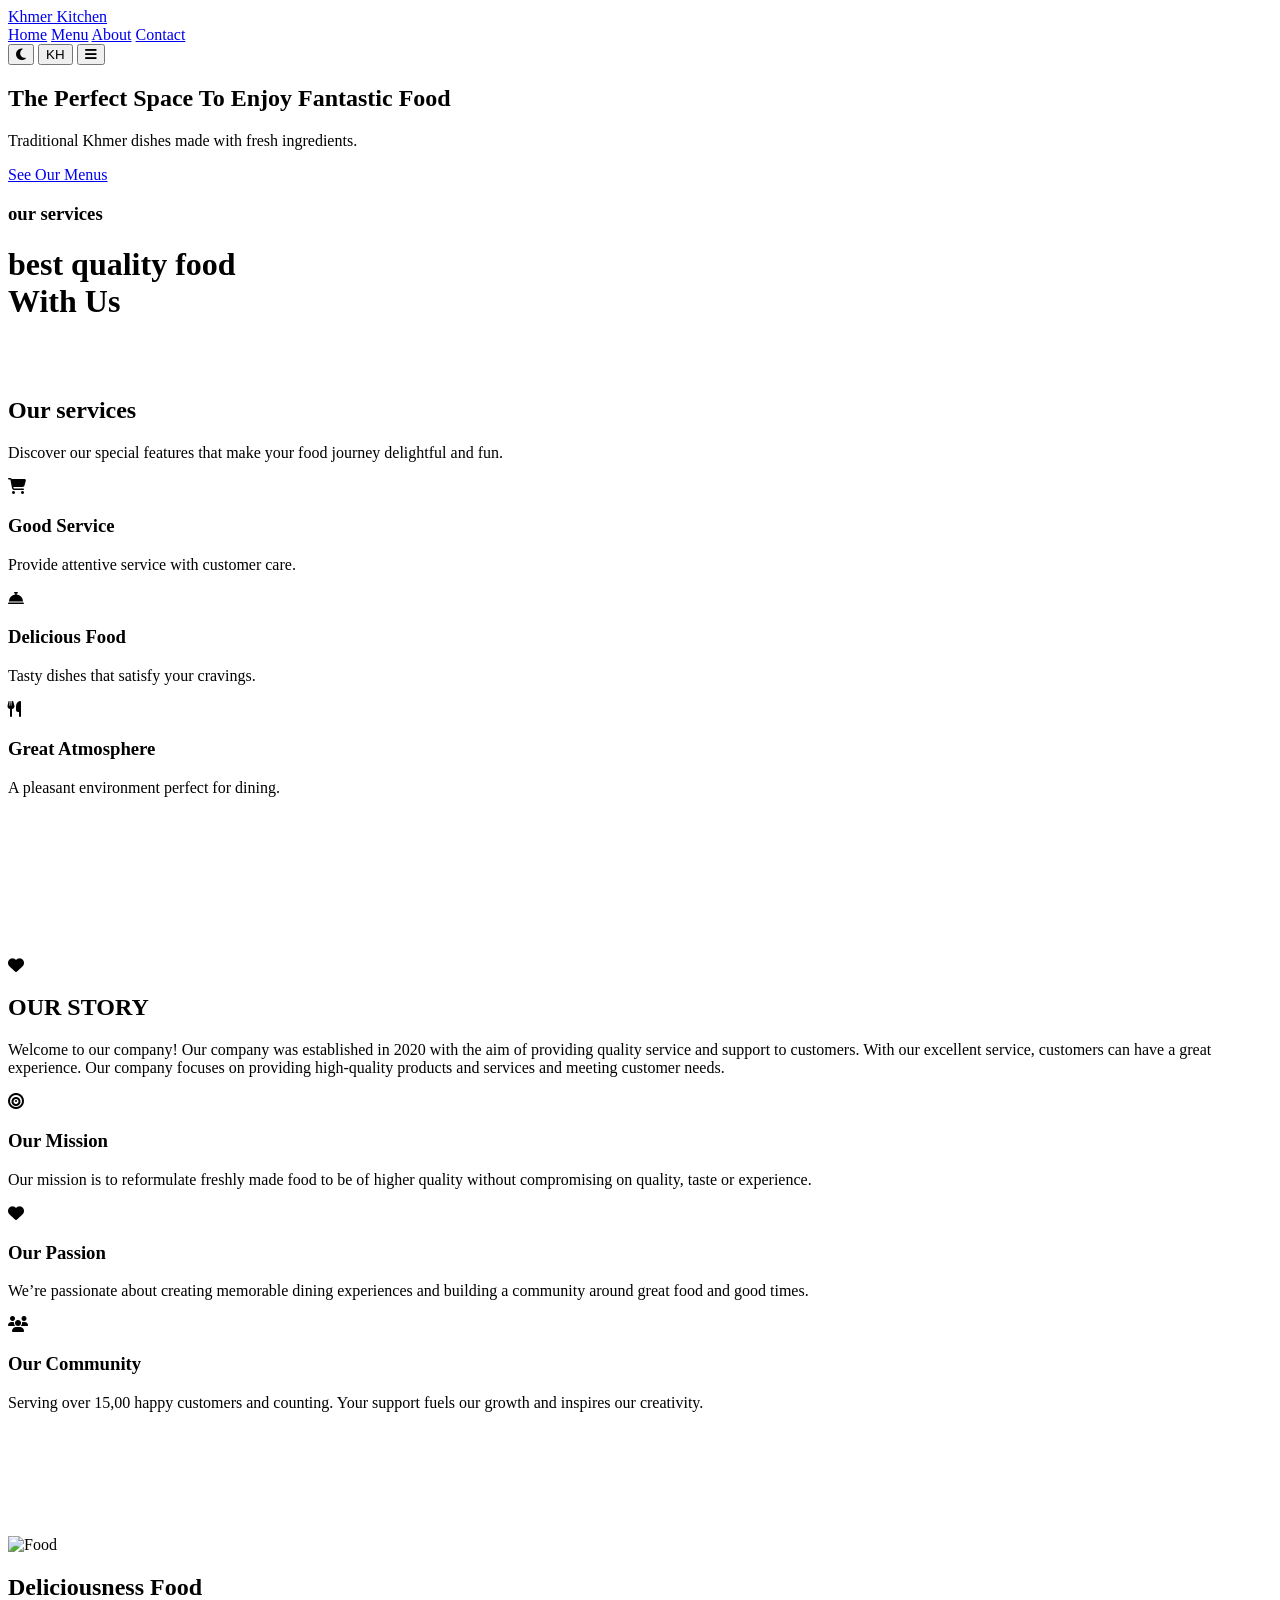
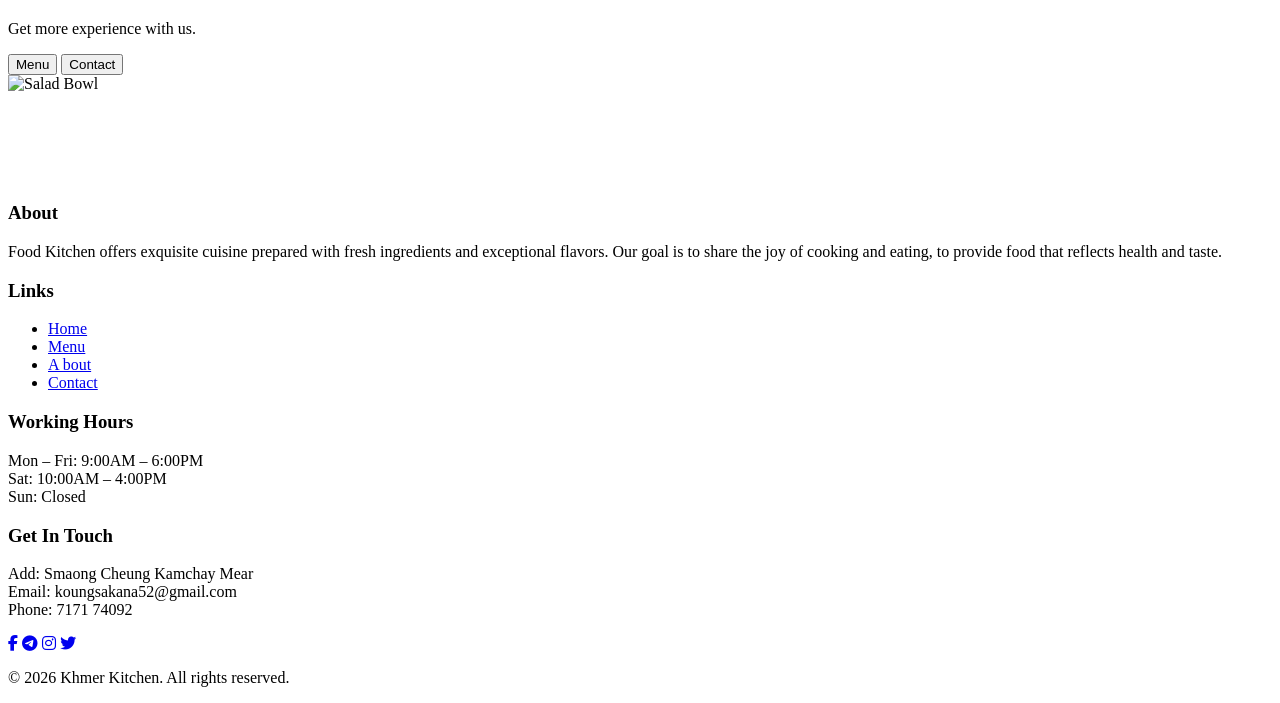
==== about.html @ 7f38c3f9 "update" ====
<!DOCTYPE html>
<html lang="en">
<head>
  <meta charset="UTF-8" />
  <meta name="viewport" content="width=device-width, initial-scale=1.0" />
  <title>Khmer Kitchen</title>
  <!-- CSS -->
  <link rel="stylesheet" href="./assets/css/style.css" />

  <!-- Google Fonts -->
  <link
    href="https://fonts.googleapis.com/css2?family=Hanuman&family=Roboto:wght@300;400;500;700&display=swap"
    rel="stylesheet"
  />
  <!-- Font Awesome -->
  <link
    rel="stylesheet"
    href="https://cdnjs.cloudflare.com/ajax/libs/font-awesome/6.5.1/css/all.min.css"
  />

</head>

<body>

  <!-- HEADER -->
  <header class="site-header">
    <div class="container nav">
      <a href="#" class="logo" id="logo">Khmer Kitchen</a>
      <nav class="nav-links" id="navLinks">
        <a href="index.html" id="navHome">Home</a>
        <a href="menu.html" id="navMenu">Menu</a>
        <a href="about.html" id="navAbout" class="active">About</a>
        <a href="contact.html" id="navContact">Contact</a>
      </nav>
      <div class="actions">
        <button id="toggleBtn" onclick="themeToggle()"><i class="fas fa-moon"></i></button>
        <button id="langBtn" onclick="toggleLanguage()">Khmer</button>
        <button class="hamburger"><i class="fas fa-bars"></i></button>
      </div>
    </div>
  </header>

   <!-- Promo Banner -->
  <section id="home" class="promo-banner">
    <div class="promo-text">
      <h1 id="promoTitle">The Perfect Space To Enjoy Fantastic Food</h1>
      <p id="promoText">
        Festive Dining At Farthings Where We Are Strong Believers In Using The Very Best Produce.
      </p>
      <div class="buttons">
        <a href="menu.html" class="btn-red" id="seeMenu">See Our Menus</a>
      </div>
    </div>
  </section>

  <div class="heading-section container">
    <h3 id="ooou">our services</h3>
    <h1 class="heading" id="ooopu">best <span>quality food</span> <br>order now</h1>
    <br><br>
  </div>

  <!-- Services Section -->
  <section class="featuresttt">
    <div class="containerttt">
      <h2 id="ourservicesh">Our Services</h2>
      <p class="subtitlettt" id="ourservicesp">
        Discover our special features that make your food journey delightful and fun.
      </p>

      <div class="feature-gridttt">
        <div class="feature-cardttt hiddenttt">
          <div class="iconttt"><i class="fas fa-shopping-cart"></i></div>
          <h3 id="treeiconha">Easy to Order</h3>
          <p id="treeiconpa">You only need a few steps in ordering food.</p>
        </div>

        <div class="feature-cardttt hiddenttt">
          <div class="iconttt"><i class="fas fa-concierge-bell"></i></div>
          <h3 id="treeiconhb">Fastest Delivery</h3>
          <p id="treeiconpb">Delivery that is always on time, even faster.</p>
        </div>

        <div class="feature-cardttt hiddenttt">
          <div class="iconttt"><i class="fas fa-utensils"></i></div>
          <h3 id="treeiconhc">Good Quality</h3>
          <p id="treeiconpc">Not only fast — for us quality is also number one.</p>
        </div>
      </div>
    </div>
  </section>
<br><br><br><br><br><br><br><br>


  <section class="story-section container">

    <!-- Top Icon -->
    <div class="top-icon">
      <i class="fa-solid fa-heart"></i>
    </div>

    <h1 class="title" id="ourstory">OUR <span>STORY</span></h1>

    <p class="subtitle" id="storyour">
      Welcome to our company! Our company was established in 2020 with the aim of providing quality service and support to customers.
      With our excellent service, customers can have a great experience. Our company focuses on providing high-quality products and services and meeting customer needs.
    </p>

    <div class="cards active">

      <div class="cardp">
        <div class="cardp-icon">
          <i class="fa-solid fa-bullseye"></i>
        </div>
        <h3 id="ourmish">Our Mission</h3>
        <p id="ourmisp">
          To redefine fast food by serving premium freshly-made burgers
          that don’t compromise on quality, taste, or experience.
        </p>
      </div>

      <div class="cardp active">
        <div class="cardp-icon">
          <i class="fa-solid fa-heart"></i>
        </div>
        <h3 id="ourmish1">Our Passion</h3>
        <p id="ourmisp1">
          We’re passionate about creating memorable dining experiences
          and building a community around great food and good times.
        </p>
      </div>

      <div class="cardp active">
        <div class="cardp-icon">
          <i class="fa-solid fa-users"></i>
        </div>
        <h3 id="ourmish2">Our Community</h3>
        <p id="ourmisp2">
          Serving over 15,000 happy customers and counting.
          Your support fuels our growth and inspires our creativity.
        </p>
      </div>

    </div>

  </section>



  <br>
  <br><br><br><br><br>
<section class="newsletter container">

    <!-- Left Food Image -->
    <img 
      src="https://images.unsplash.com/photo-1540189549336-e6e99c3679fe?q=80&w=600"
      class="left-img"
      alt="Food"
    >

    <!-- Main Content -->
    <h1 id="textinbox">Deliciousness food</h1>
    <p id="textinboxp">Get more experience with us.</p>

    <!-- Subscribe Form -->
<div class="button-group">
  <button class="button-groupb1" id="menu">Menu</button>
  <button class="button-groupb2" id="contact">Contact</button>
</div>

    <!-- Right Bowl Image -->
    <img 
      src="https://images.unsplash.com/photo-1512621776951-a57141f2eefd?q=80&w=600"
      class="right-img"
      alt="Salad Bowl"
    >

     </section>
     <br><br><br><br><br>
  
  <footer class="site-footer">
  <div class="footer-columns">
    <div class="footer-column">
      <h3>About</h3>
      <p>Food Kitchen offers exquisite cuisine prepared with fresh ingredients and exceptional flavors. Our goal is to share the joy of cooking and eating, to provide food that reflects health and taste.</p>
    </div>

    <div class="footer-column">
      <h3>Links</h3>
      <ul>
        <li><a href="home2.html">Home</a></li>
        <li><a href="menu.html">Menu</a></li>
        <li><a href="about.html">A bout</a></li>
        <li><a href="contact.html">Contact</a></li>
      </ul>
    </div>

    <div class="footer-column">
      <h3>Working Hours</h3>
      <p>Mon – Fri: 9:00AM – 6:00PM<br>
         Sat: 10:00AM – 4:00PM <br>
         Sun: Closed
      </p>
    </div>

    <div class="footer-column">
      <h3>Get In Touch</h3>
      <p>Add: Smaong Cheung Kamchay Mear<br>
         Email: koungsakana52@gmail.com<br>
         Phone: 7171 74092</p>
      <div class="social-icons">
        <a href="#"><i class="fab fa-facebook-f"></i></a>
        <a href="#"><i class="fab fa-telegram-plane"></i></a>
        <a href="#"><i class="fab fa-instagram"></i></a>
        <a href="#"><i class="fab fa-twitter"></i></a>
      </div>
    </div>
  </div>

  <div class="footer-bottom">
    <p>&copy; <span id="year"></span> Khmer Kitchen. All rights reserved.</p>
  </div>
</footer>

  <!-- JS -->
  <script src="./assets/javascript/js.js"></script>

</body>
</html>
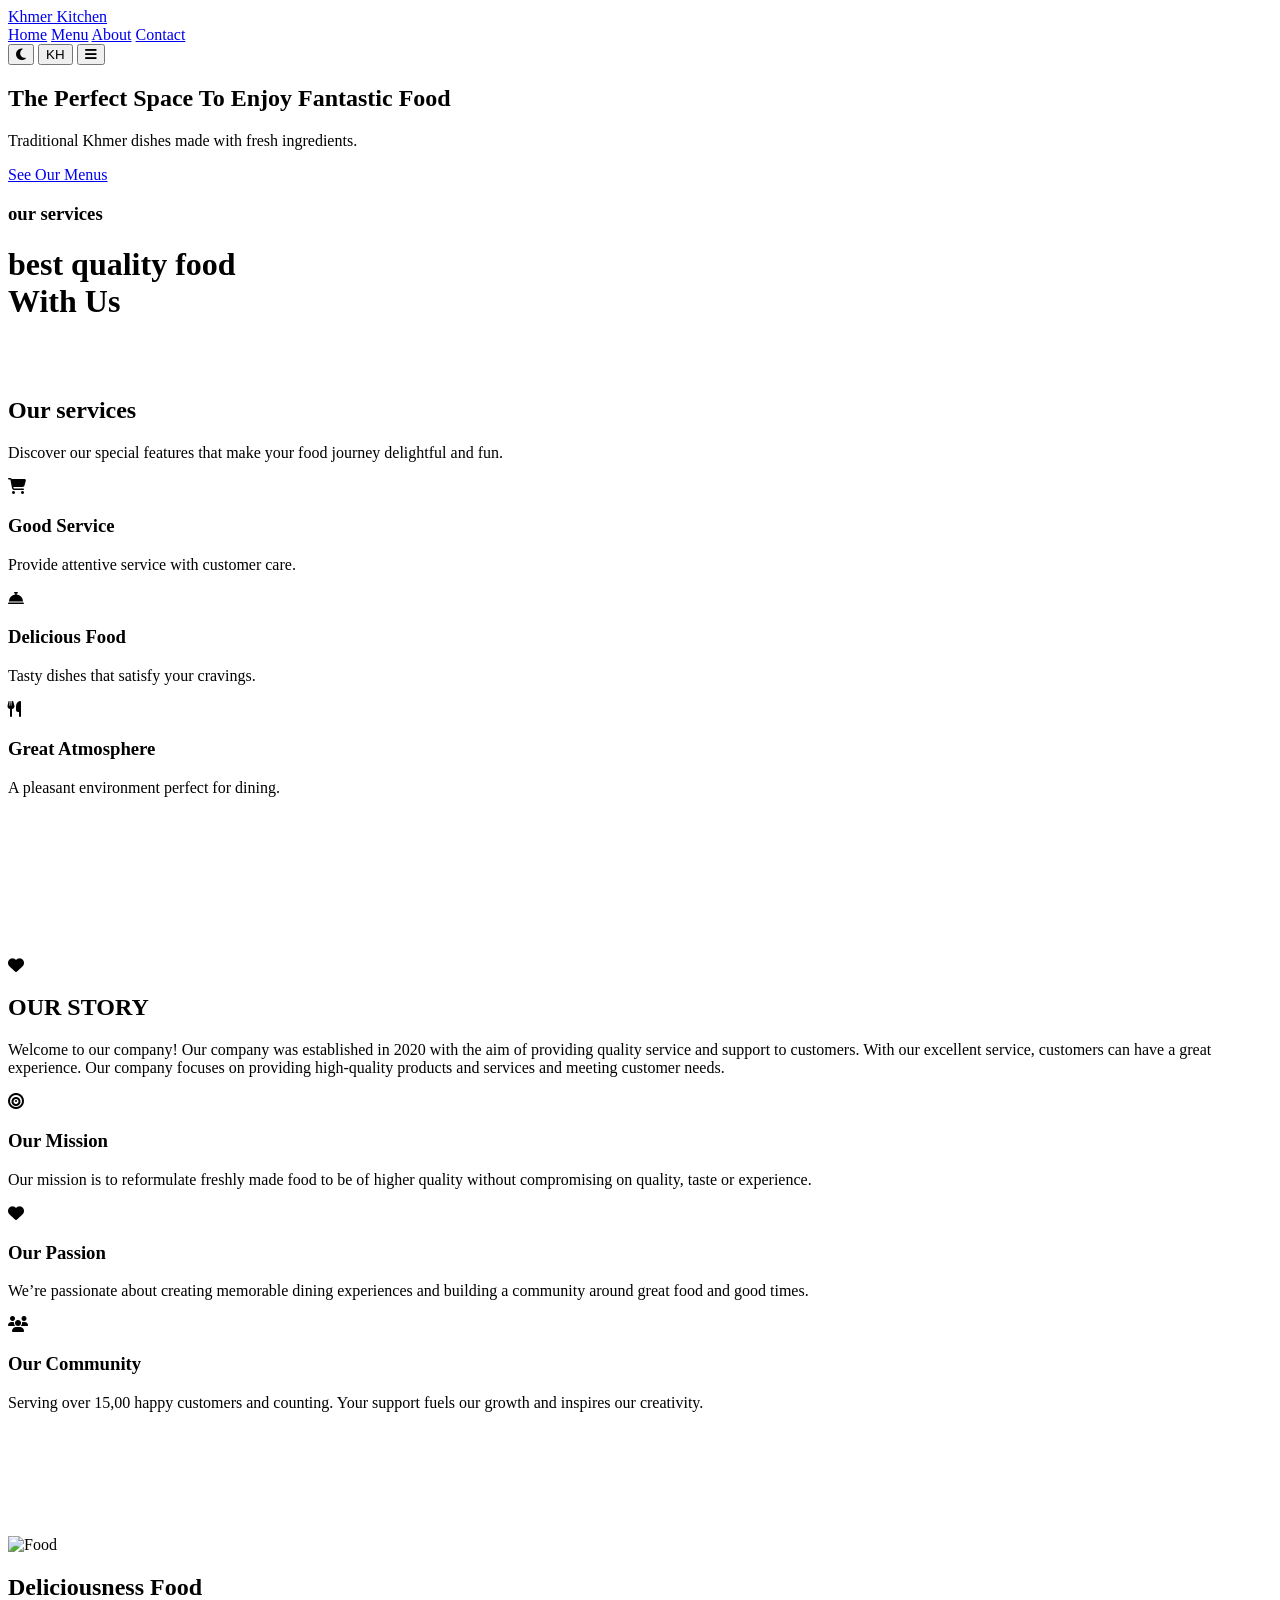
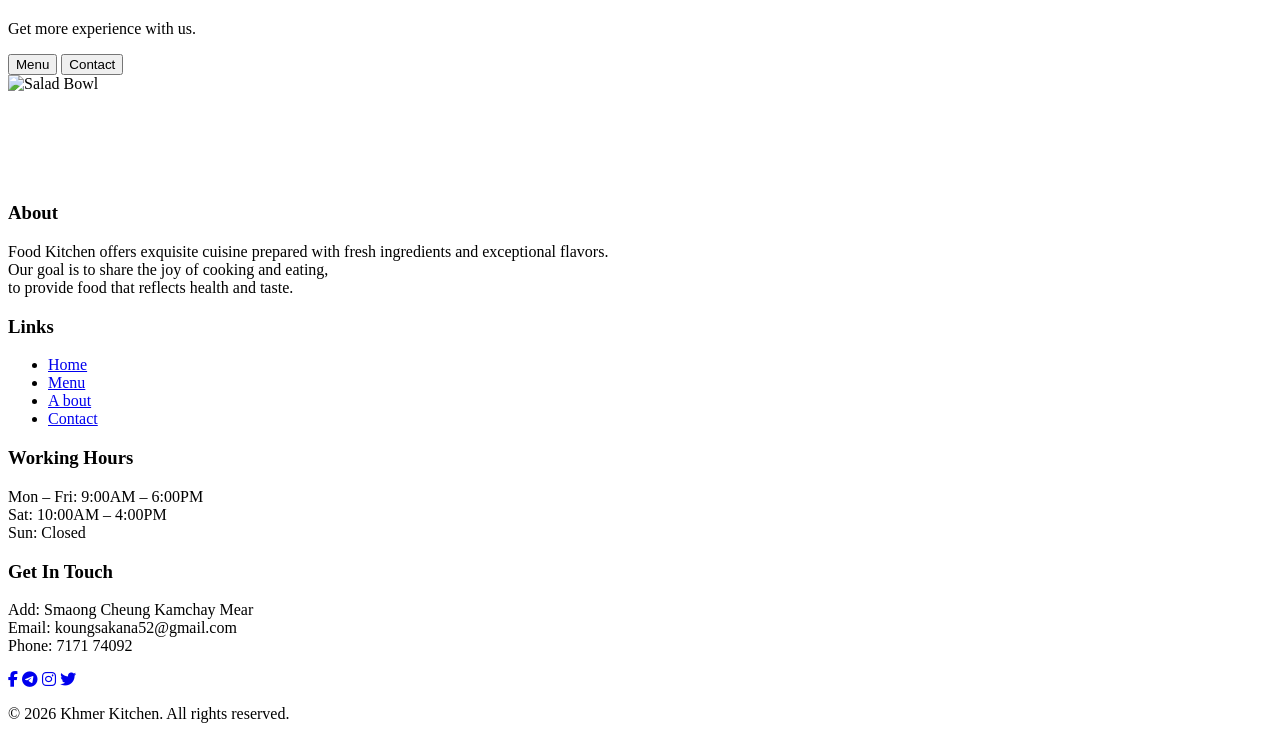
==== commit 35f3b105: "update" ====
--- a/about.html
+++ b/about.html
@@ -181,7 +181,7 @@
   <div class="footer-columns">
     <div class="footer-column">
       <h3>About</h3>
-      <p>Food Kitchen offers exquisite cuisine prepared with fresh ingredients and exceptional flavors. Our goal is to share the joy of cooking and eating, to provide food that reflects health and taste.</p>
+      <p>Food Kitchen offers exquisite cuisine prepared with fresh ingredients and exceptional flavors.<br> Our goal is to share the joy of cooking and eating,<br> to provide food that reflects health and taste.</p>
     </div>
 
     <div class="footer-column">
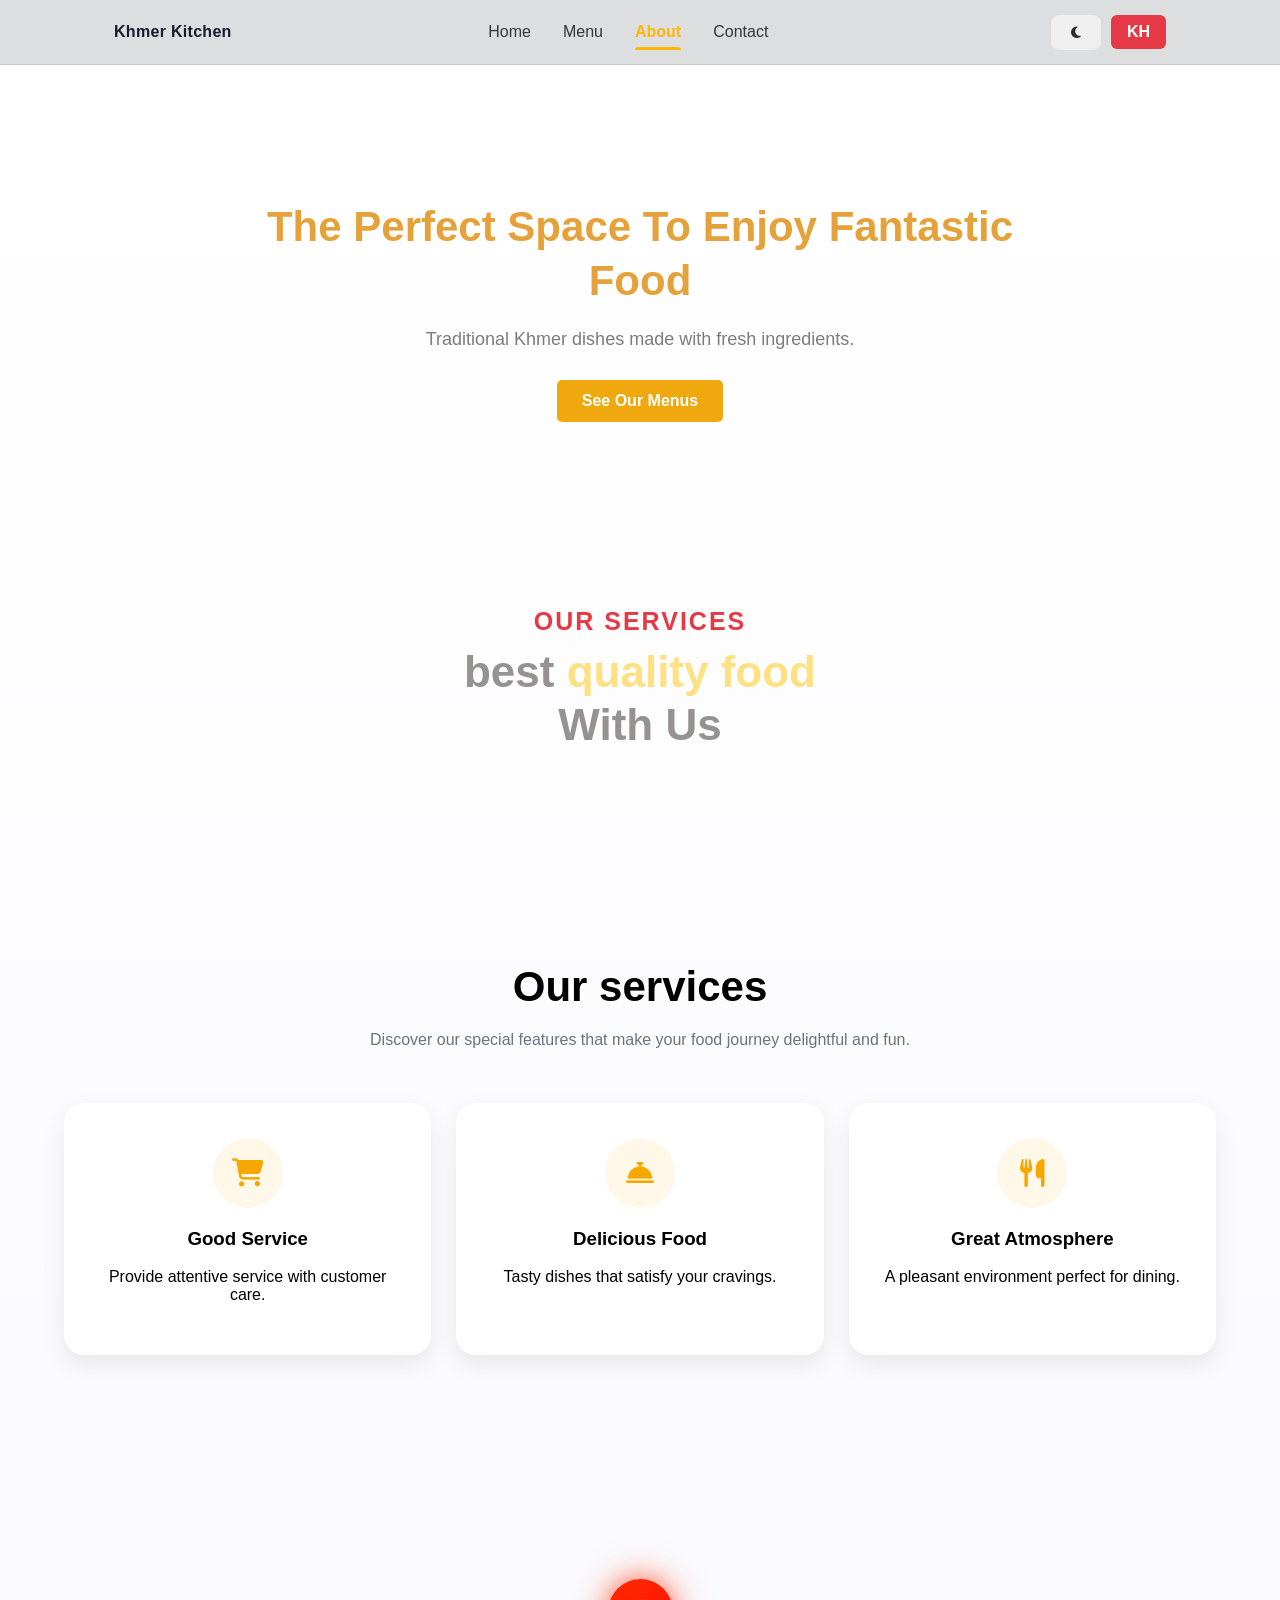
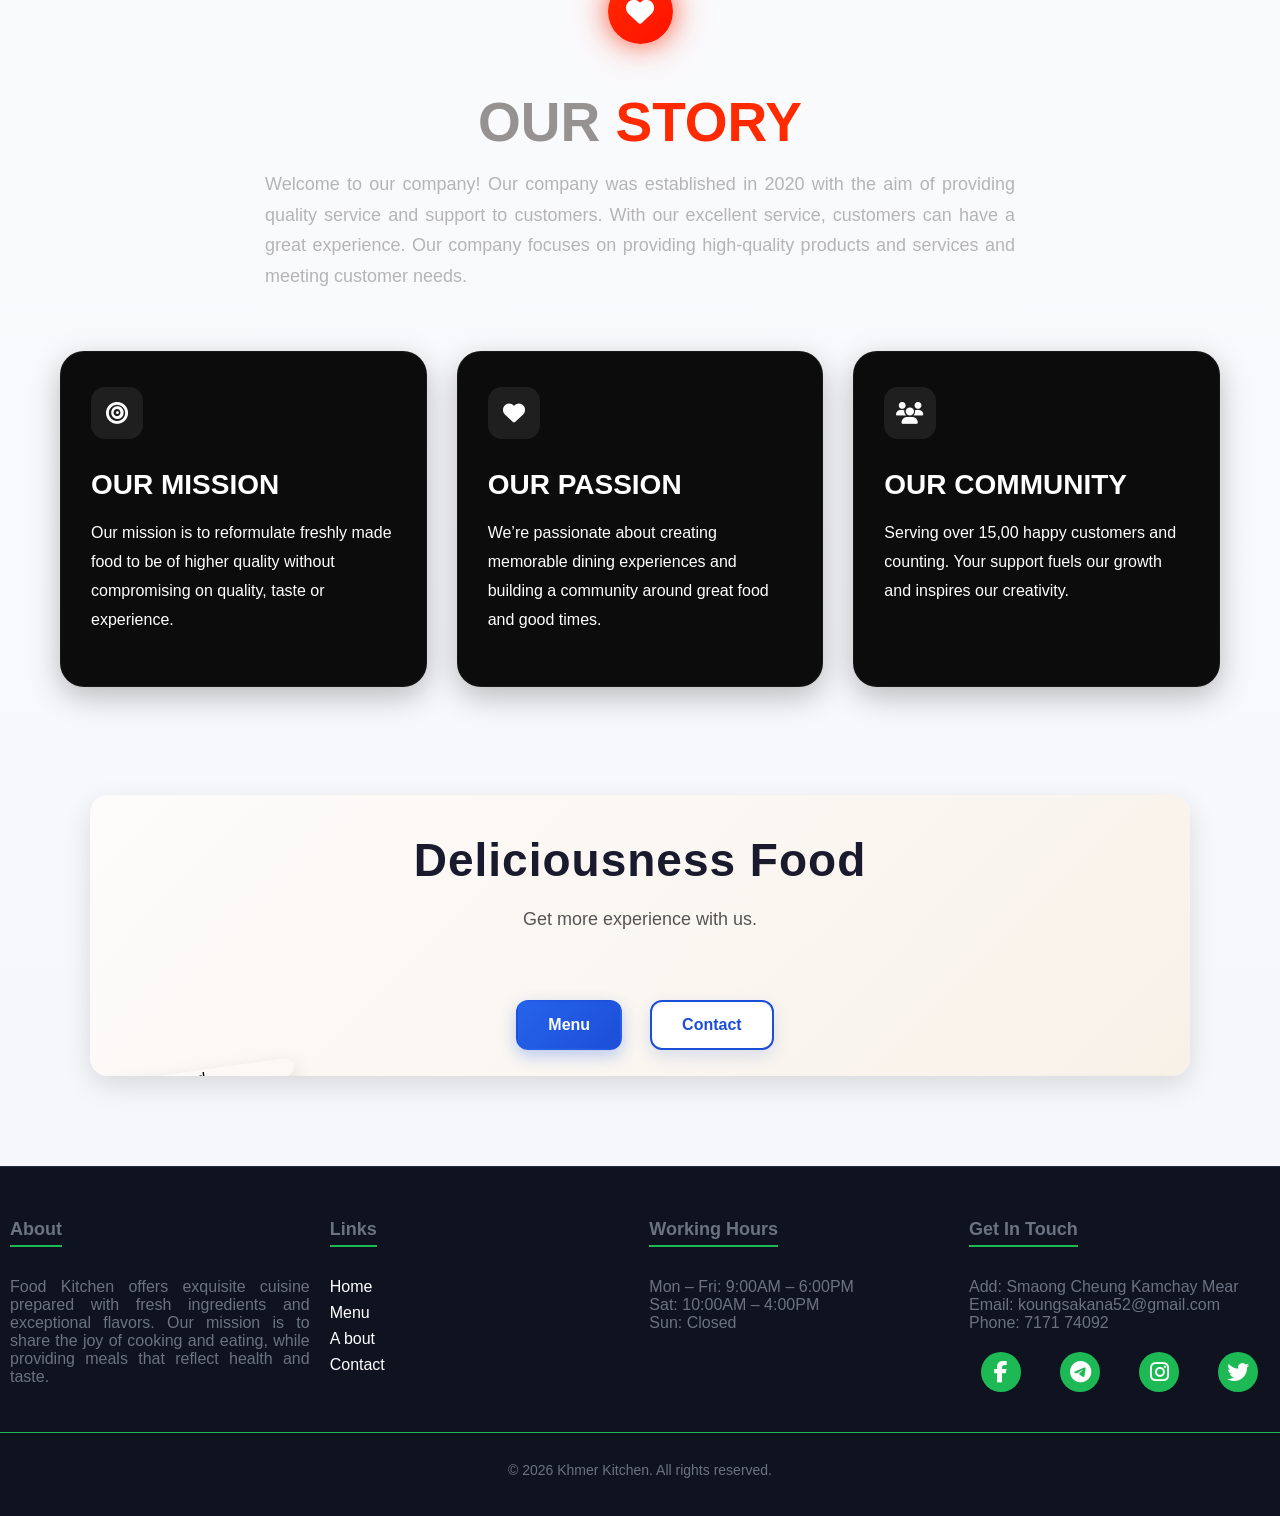
==== commit b4c083c8: "update" ====
--- a/about.html
+++ b/about.html
@@ -181,7 +181,7 @@
   <div class="footer-columns">
     <div class="footer-column">
       <h3>About</h3>
-      <p>Food Kitchen offers exquisite cuisine prepared with fresh ingredients and exceptional flavors.<br> Our goal is to share the joy of cooking and eating,<br> to provide food that reflects health and taste.</p>
+      <p>Food Kitchen offers exquisite cuisine prepared with fresh ingredients and exceptional flavors. Our mission is to share the joy of cooking and eating, while providing meals that reflect health and taste.</p>
     </div>
 
     <div class="footer-column">
--- a/assets/css/style.css
+++ b/assets/css/style.css
@@ -0,0 +1,3346 @@
+        body.light {
+      --bg: #f5f6fa;
+      --surface: #ffffff;
+      --texth: color:#666;;
+      --texthheader: #472701;
+      --texthh: #979292;
+      --text: #e1e3ec;
+      --muted: #6b7280;
+      --accent: #ffb703;
+      --accent-2: #fb6f92;
+      --success: #34d399;
+      --danger: #ef4444;
+      --shadow: 0 6px 20px rgba(0, 0, 0, 0.1);
+      --onfo: #b1b0ae;
+      --boxboxcontact: #ffffff;
+      --border: none;
+      --backgroundhover: #f1f1f1;
+      --colorcontact: #424244;
+      --colorh: #1a1a2e;
+      --input:#ffffff;
+      --inputborder:1px solid #dcdcdc;
+      --background-color: rgba(216, 217, 219, 0.85);
+      --border-bottom: 1px solid #c9c9c9;
+      --color: #1a1a2e;
+      --colorhea: rgb(54, 54, 54);
+      --colorheahover: black;
+      --background-colorrr: #fdf8f8;
+      --oooodl:#2c2c29;
+      --rgb: none;
+      --textho: #fa9522b7;
+      --texthoo: #7c7c7c;
+      --gggaaa: #e6a23a;
+    }
+    
+    :root {
+      --bg: #cccfda;
+      --surface: #151a2d;
+      --texth: #e7e9f5;
+      --texthheader: #e7e9f5;
+      --texthh: #e7e9f5;
+      --text: #e7e9f5;
+      --muted: #aab0d4;
+      --accent: #ffb703;
+      --accent-2: #fb6f92;
+      --success: #34d399;
+      --danger: #ef4444;
+      --radius: 14px;
+      --shadow: 0 10px 30px rgba(0, 0, 0, 0.25);
+      --onfo: #273057;
+      --boxboxcontact: linear-gradient(180deg, #090c18 0%, #12172b 100%);
+      --border: 1px solid #243055;
+      --backgroundhover: #12172b;
+      --colorcontact: #aab0d4;
+      --colorh: #e7e9f5;
+      --input:#12172b;
+      --inputborder:1px solid #242424;
+      --background-color: rgba(21, 26, 45, 0.85);
+      --border-bottom: 1px solid #232845;
+      --color: #e7e9f5;
+      --colorhea: white;
+      --colorheahover: #e7e9f5;
+      --background-colorrr: rgba(21, 26, 45, 0.85);
+      --oooodl:#ffd900;
+      --rgb: rgba(0, 0, 0, 0.5);
+      --textho: #ffffff;
+      --texthoo: #ddd;
+      --gggaaa: #ddd;
+    }
+
+
+    * {
+      box-sizing: border-box;
+    }
+
+    html,
+    body {
+      margin: 0;
+      padding: 0;
+    }
+
+/* Default English font stack */
+body {
+  font-family: ui-sans-serif, system-ui, -apple-system, "Segoe UI", Roboto, "Helvetica Neue", Arial, sans-serif;
+  background: linear-gradient(180deg, #0b1020 0%, #0f1320 100%);
+  transition: background 0.3s ease, color 0.3s ease;
+}
+
+/* Khmer font stack */
+body.khmer {
+  font-family: 'Hanuman', 'Noto Sans Khmer', serif;
+}
+
+/*conice*/
+.promo-wrapper{
+    width:100%;
+    max-width:1200px;
+    display:grid;
+    grid-template-columns:repeat(auto-fit,minmax(450px,1fr));
+    gap:40px;
+}
+
+.promo-box{
+    background:#fff;
+    border-radius:25px;
+    padding:40px;
+    display:flex;
+    justify-content:space-between;
+    align-items:center;
+    min-height:320px;
+    position:relative;
+    overflow:hidden;
+    box-shadow:0 10px 25px rgba(0,0,0,.08);
+    transition:all .4s ease;
+}
+
+/* Top Border Animation */
+.promo-box::before{
+    content:"";
+    position:absolute;
+    top:0;
+    left:0;
+    width:0;
+    height:5px;
+    background:#f5b34f;
+    transition:.4s ease;
+}
+
+.promo-box:hover::before{
+    width:100%;
+}
+
+/* Card Hover */
+.promo-box:hover{
+    transform:translateY(-12px);
+    box-shadow:
+        0 20px 40px rgba(0,0,0,.15),
+        0 0 25px rgba(245,179,79,.18);
+}
+
+/* Content */
+.promo-content{
+    max-width:320px;
+}
+
+.promo-box h2{
+    font-size:2rem;
+    line-height:1.3;
+    margin-bottom:20px;
+    color:#222;
+    transition:.3s;
+}
+
+.promo-box p{
+    color:#666;
+    font-size:1.1rem;
+    line-height:1.7;
+    margin-bottom:35px;
+    transition:.3s;
+}
+
+.promo-box:hover h2{
+    color:#f5b34f;
+}
+
+.promo-box:hover p{
+    color:#333;
+}
+
+/* Buttons */
+.promo-button{
+    display:inline-flex;
+    align-items:center;
+    gap:10px;
+    text-decoration:none;
+    padding:16px 32px;
+    border-radius:10px;
+    font-size:1.1rem;
+    font-weight:600;
+    transition:.3s ease;
+}
+
+.promo-button i{
+    transition:.3s ease;
+}
+
+.promo-button:hover{
+    transform:translateY(-3px);
+}
+
+.promo-button:hover i{
+    transform:translateX(6px);
+}
+
+/* Icons */
+.promo-icon{
+    font-size:90px;
+    transition:.5s ease;
+}
+
+.promo-box:hover .promo-icon{
+    transform:scale(1.15) rotate(10deg);
+}
+
+/* Tech Card */
+.promo-tech .promo-button{
+    background:#f5b34f;
+    color:#fff;
+}
+
+.promo-tech .promo-button:hover{
+    background:#e6a23a;
+}
+
+.promo-tech .promo-icon{
+    color:#f5b34f;
+}
+
+/* Contact Card */
+.promo-contact .promo-button{
+    background:#111;
+    color:#fff;
+}
+
+.promo-contact .promo-button:hover{
+    background:#222;
+}
+
+.promo-contact .promo-icon{
+    color:#f5b34f;
+}
+
+/* Shine Effect */
+.promo-box::after{
+    content:"";
+    position:absolute;
+    top:-100%;
+    left:-100%;
+    width:60%;
+    height:300%;
+    background:linear-gradient(
+        120deg,
+        transparent,
+        rgba(255,255,255,.5),
+        transparent
+    );
+    transform:rotate(25deg);
+    transition:.8s;
+}
+
+.promo-box:hover::after{
+    left:150%;
+}
+
+/* Mobile */
+@media(max-width:768px){
+
+    body{
+        padding:20px;
+    }
+
+    .promo-wrapper{
+        grid-template-columns:1fr;
+        gap:25px;
+    }
+
+    .promo-box{
+        flex-direction:column;
+        text-align:center;
+        gap:30px;
+        min-height:auto;
+        padding:30px 25px;
+    }
+
+    .promo-content{
+        max-width:100%;
+    }
+
+    .promo-box h2{
+        font-size:1.7rem;
+    }
+
+    .promo-box p{
+        font-size:1rem;
+    }
+
+    .promo-icon{
+        font-size:70px;
+    }
+}
+    /*bbbbbbbb*/
+.food-section {
+  width: 90%;
+  max-width: 1200px;
+  margin: 60px auto;
+}
+
+.food-section h1 {
+  text-align: center;
+  font-size: 48px;
+  margin-bottom: 50px;
+  color: var(--texth);
+  letter-spacing: 3px;
+}
+
+
+.food-container {
+  display: grid;
+  grid-template-columns: repeat(auto-fit, minmax(320px, 1fr));
+  gap: 30px;
+}
+
+.food-card {
+      margin: 0 10px;
+      background: var(--boxboxcontact);
+      border: var(--border);
+      border-radius: var(--radius);
+      overflow: hidden;
+      box-shadow: 0 4px 12px rgba(0, 0, 0, 0.25);
+      transition: transform 0.2s ease, box-shadow 0.2s ease;
+}
+
+.food-card:hover {
+  transform: translateY(-8px);
+  box-shadow: 0 20px 40px rgba(0,0,0,.12);
+}
+
+.image-wrapper {
+  overflow: hidden;
+}
+
+.food-card img {
+  width: 100%;
+  height: 260px;
+  object-fit: cover;
+  transition: .4s ease;
+}
+
+.food-card:hover img {
+  transform: scale(1.05);
+}
+
+.food-content {
+  padding: 6px 25px 25px;
+}
+
+.food-content h2 {
+  font-size: 26px;
+  color: var(--texth);
+  margin-bottom: 10px;
+  font-weight: 700;
+}
+
+.food-content p {
+  color: var(--muted);
+  line-height: 1.7;
+  margin-bottom: 20px;
+}
+
+.food-footer {
+  display: flex;
+  justify-content: space-between;
+  align-items: center;
+}
+
+.price {
+  font-size: 26px;
+  font-weight: 700;
+  color: #ff6b35;
+}
+
+    /* =========================
+   ABOUT SECTION
+========================= */
+.cook-about{
+    padding:80px 20px;
+}
+
+.cook-container{
+    max-width:1200px;
+    margin:auto;
+    display:grid;
+    grid-template-columns:1fr 1fr;
+    gap:70px;
+    align-items:center;
+}
+
+/* =========================
+   TEXT CONTENT
+========================= */
+.cook-text h1{
+    font-size:52px;
+    line-height:1.15;
+    font-weight:700;
+    color: var(--texth);
+    margin-bottom:25px;
+}
+
+.cook-text p{
+    font-size:16px;
+    line-height:1.8;
+    color: var(--muted);
+    margin-bottom:20px;
+}
+
+.cook-text ul{
+    padding-left:20px;
+    margin-bottom:30px;
+}
+
+.cook-text ul li{
+    margin-bottom:10px;
+    color:var(--muted);
+    font-size:15px;
+}
+
+/* =========================
+   BUTTON
+========================= */
+.cook-btn{
+    display:inline-block;
+    background:#f2a31b;
+    color:#fff;
+    text-decoration:none;
+    padding:16px 40px;
+    border-radius:12px;
+    font-size:16px;
+    font-weight:600;
+    transition:.3s ease;
+    box-shadow:0 8px 20px rgba(242,163,27,.35);
+}
+
+.cook-btn:hover{
+    background:#e69500;
+    transform:translateY(-4px);
+}
+
+/* =========================
+   IMAGE STYLE
+========================= */
+.cook-image{
+    position:relative;
+    overflow:hidden;
+    border-radius:24px;
+    background:#fff;
+    padding:10px;
+    box-shadow:0 20px 45px rgba(0,0,0,.12);
+}
+
+.cook-image img{
+    width:100%;
+    height:500px;
+    object-fit:cover;
+    display:block;
+    border-radius:18px;
+    transition:all .6s ease;
+}
+
+.cook-image:hover img{
+    transform:scale(1.08);
+}
+
+/* Orange Decoration */
+.cook-image::before{
+    content:"";
+    position:absolute;
+    width:140px;
+    height:140px;
+    background:#f2a31b;
+    top:-40px;
+    left:-40px;
+    border-radius:50%;
+    opacity:.15;
+}
+
+.cook-image::after{
+    content:"";
+    position:absolute;
+    width:180px;
+    height:180px;
+    border:8px solid #f2a31b;
+    right:-70px;
+    bottom:-70px;
+    border-radius:50%;
+    opacity:.15;
+}
+
+/* =========================
+   FLOAT ANIMATION
+========================= */
+.cook-image{
+    animation:cook-float 5s ease-in-out infinite;
+}
+
+@keyframes cook-float{
+    0%,100%{
+        transform:translateY(0);
+    }
+    50%{
+        transform:translateY(-12px);
+    }
+}
+
+/* =========================
+   TABLET
+========================= */
+@media(max-width:992px){
+
+    .cook-container{
+        gap:40px;
+    }
+
+    .cook-text h1{
+        font-size:42px;
+    }
+
+    .cook-image img{
+        height:420px;
+    }
+}
+
+/* =========================
+   MOBILE
+========================= */
+@media(max-width:768px){
+
+    .cook-container{
+        grid-template-columns:1fr;
+        gap:35px;
+    }
+
+    .cook-text{
+        order:2;
+    }
+
+    .cook-image{
+        order:1;
+    }
+
+    .cook-text h1{
+        font-size:34px;
+    }
+
+    .cook-image img{
+        height:320px;
+    }
+
+    .cook-btn{
+        width:100%;
+        text-align:center;
+    }
+}
+
+/* =========================
+   SMALL MOBILE
+========================= */
+@media(max-width:480px){
+
+    .cook-about{
+        padding:60px 15px;
+    }
+
+    .cook-text h1{
+        font-size:28px;
+    }
+
+    .cook-text p{
+        font-size:14px;
+    }
+
+    .cook-text ul li{
+        font-size:14px;
+    }
+
+    .cook-image img{
+        height:250px;
+    }
+}
+    /*button*/
+    /* From Uiverse.io by RiccardoRapelli */ 
+    /*hhhh*/
+    .containerttt{
+    width:90%;
+    max-width:1200px;
+    margin:auto;
+}
+
+/* FEATURES */
+
+.featuresttt{
+    padding:80px 0;
+    text-align:center;
+}
+
+.featuresttt h2,
+.recipesttt h2{
+  color: var(--texth);
+    font-size:42px;
+    margin-bottom:15px;
+}
+
+.subtitlettt{
+    color: var(--muted);
+    max-width:700px;
+    margin:0 auto 50px;
+    line-height:1.7;
+}
+
+.feature-gridttt{
+    display:grid;
+    grid-template-columns:repeat(auto-fit,minmax(250px,1fr));
+    gap:25px;
+}
+
+.feature-cardttt{
+    background:#fff;
+    padding:35px 25px;
+    border-radius:20px;
+    box-shadow:0 10px 25px rgba(0,0,0,.08);
+    transition:.4s;
+}
+
+.feature-cardttt:hover{
+    transform:translateY(-10px);
+}
+
+.iconttt {
+  width: 70px;
+  height: 70px;
+  margin: auto;
+  border-radius: 50%;
+  background: #fff8e8;
+  color: #f7a800;
+  display: flex;
+  justify-content: center;
+  align-items: center;
+  font-size: 28px;
+  margin-bottom: 20px;
+  transition: transform 0.3s ease;
+}
+.iconttt img {
+  width: 70px;
+  height: 70px;
+  margin: auto;
+  border-radius: 50%;
+  background: #fff8e8;
+  border-radius: 50%;
+  display: flex;
+  justify-content: center;
+  align-items: center;
+  font-size: 28px;
+  margin-bottom: 20px;
+  transition: transform 0.3s ease;
+  object-fit: contain;
+}
+
+
+/* RECIPES */
+
+.recipesttt{
+    padding:80px 0;
+    text-align:center;
+}
+
+.recipe-gridttt{
+    display:grid;
+    grid-template-columns:repeat(auto-fit,minmax(320px,1fr));
+    gap:30px;
+}
+
+.recipe-cardttt{
+    position:relative;
+    background:#fff;
+    border-radius:20px;
+    overflow:hidden;
+    border:2px solid #f1e3c6;
+    transition:.4s;
+}
+
+.recipe-cardttt.active{
+    border:4px solid #f7a800;
+}
+
+.recipe-cardttt:hover{
+    transform:translateY(-10px);
+}
+
+.recipe-cardttt img{
+    width:100%;
+    height:220px;
+    object-fit:cover;
+    transition:.5s;
+}
+
+.recipe-cardttt:hover img{
+    transform:scale(1.08);
+}
+
+.heartttt{
+    position:absolute;
+    top:15px;
+    right:15px;
+    width:40px;
+    height:40px;
+    border-radius:50%;
+    background:#fff;
+    display:flex;
+    align-items:center;
+    justify-content:center;
+    box-shadow:0 5px 15px rgba(0,0,0,.15);
+    cursor:pointer;
+}
+
+.heartttt.active{
+    color:red;
+}
+
+.contentttt{
+    padding:20px;
+    text-align:left;
+}
+
+.contentttt h3{
+    margin-bottom:15px;
+}
+
+.infottt{
+    display:flex;
+    gap:20px;
+    color:#666;
+    margin-bottom:20px;
+}
+
+.btnttt{
+    width:100%;
+    border:none;
+    background:#f7a800;
+    color:#fff;
+    padding:12px;
+    border-radius:10px;
+    cursor:pointer;
+    font-weight:bold;
+    transition:.3s;
+}
+
+.btnttt:hover{
+    background:#df9500;
+}
+
+/* Animation */
+
+.hiddenttt{
+    opacity:0;
+    transform:translateY(40px);
+}
+
+.showttt{
+    opacity:1;
+    transform:translateY(0);
+    transition:.8s ease;
+}
+
+/* Responsive */
+
+@media(max-width:768px){
+
+.featuresttt h2,
+.recipesttt h2{
+    font-size:30px;
+}
+
+.recipe-gridttt{
+    grid-template-columns:1fr;
+}
+
+.infottt{
+    flex-direction:column;
+    gap:8px;
+}
+}
+
+
+.show-more-wrapttt{
+    text-align:center;
+    margin-top:30px;
+}
+
+.show-more-btnttt{
+    padding:12px 30px;
+    border:none;
+    border-radius:50px;
+    background:#ff6b35;
+    color:#fff;
+    font-size:16px;
+    font-weight:600;
+    cursor:pointer;
+    transition:.3s;
+}
+
+.show-more-btnttt:hover{
+    transform:translateY(-3px);
+}
+
+.recipe-cardttt.hidden-cardttt{
+    display:none;
+}
+    /*banner*/
+
+
+.banner {
+  width: 100%;
+  height: 20px;
+  background: #d80016;
+  overflow: hidden;
+  position: relative;
+  display: flex;
+  align-items: center;
+}
+
+.track {
+  display: inline-block;
+  white-space: nowrap;
+  animation: move 20s linear infinite;
+}
+
+.track span {
+  color: white;
+  font-size: 16px;
+  letter-spacing: 2px;
+  padding-right: 80px;
+}
+
+@keyframes move {
+  from {
+    transform: translateX(100);
+  }
+  to {
+    transform: translateX(-60%);
+  }
+}
+.switch {
+  position: relative;
+  display: inline-block;
+  width: 60px;
+  height: 34px;
+}
+
+.switch #input {
+  opacity: 0;
+  width: 0;
+  height: 0;
+}
+
+.slider {
+  position: absolute;
+  cursor: pointer;
+  top: 0;
+  left: 0;
+  right: 0;
+  bottom: 0;
+  background-color: #2196f3;
+  -webkit-transition: 0.4s;
+  transition: 0.4s;
+  z-index: 0;
+  overflow: hidden;
+}
+
+.sun-moon {
+  position: absolute;
+  content: "";
+  height: 26px;
+  width: 26px;
+  left: 4px;
+  bottom: 4px;
+  background-color: yellow;
+  -webkit-transition: 0.4s;
+  transition: 0.4s;
+}
+
+#input:checked + .slider {
+  background-color: black;
+}
+
+#input:focus + .slider {
+  box-shadow: 0 0 1px #2196f3;
+}
+
+#input:checked + .slider .sun-moon {
+  -webkit-transform: translateX(26px);
+  -ms-transform: translateX(26px);
+  transform: translateX(26px);
+  background-color: white;
+  -webkit-animation: rotate-center 0.6s ease-in-out both;
+  animation: rotate-center 0.6s ease-in-out both;
+}
+
+.moon-dot {
+  opacity: 0;
+  transition: 0.4s;
+  fill: gray;
+}
+
+#input:checked + .slider .sun-moon .moon-dot {
+  opacity: 1;
+}
+
+.slider.round {
+  border-radius: 34px;
+}
+
+.slider.round .sun-moon {
+  border-radius: 50%;
+}
+
+#moon-dot-1 {
+  left: 10px;
+  top: 3px;
+  position: absolute;
+  width: 6px;
+  height: 6px;
+  z-index: 4;
+}
+
+#moon-dot-2 {
+  left: 2px;
+  top: 10px;
+  position: absolute;
+  width: 10px;
+  height: 10px;
+  z-index: 4;
+}
+
+#moon-dot-3 {
+  left: 16px;
+  top: 18px;
+  position: absolute;
+  width: 3px;
+  height: 3px;
+  z-index: 4;
+}
+
+#light-ray-1 {
+  left: -8px;
+  top: -8px;
+  position: absolute;
+  width: 43px;
+  height: 43px;
+  z-index: -1;
+  fill: white;
+  opacity: 10%;
+}
+
+#light-ray-2 {
+  left: -50%;
+  top: -50%;
+  position: absolute;
+  width: 55px;
+  height: 55px;
+  z-index: -1;
+  fill: white;
+  opacity: 10%;
+}
+
+#light-ray-3 {
+  left: -18px;
+  top: -18px;
+  position: absolute;
+  width: 60px;
+  height: 60px;
+  z-index: -1;
+  fill: white;
+  opacity: 10%;
+}
+
+.cloud-light {
+  position: absolute;
+  fill: #eee;
+  animation-name: cloud-move;
+  animation-duration: 6s;
+  animation-iteration-count: infinite;
+}
+
+.cloud-dark {
+  position: absolute;
+  fill: #ccc;
+  animation-name: cloud-move;
+  animation-duration: 6s;
+  animation-iteration-count: infinite;
+  animation-delay: 1s;
+}
+
+#cloud-1 {
+  left: 30px;
+  top: 15px;
+  width: 40px;
+}
+
+#cloud-2 {
+  left: 44px;
+  top: 10px;
+  width: 20px;
+}
+
+#cloud-3 {
+  left: 18px;
+  top: 24px;
+  width: 30px;
+}
+
+#cloud-4 {
+  left: 36px;
+  top: 18px;
+  width: 40px;
+}
+
+#cloud-5 {
+  left: 48px;
+  top: 14px;
+  width: 20px;
+}
+
+#cloud-6 {
+  left: 22px;
+  top: 26px;
+  width: 30px;
+}
+
+@keyframes cloud-move {
+  0% {
+    transform: translateX(0px);
+  }
+
+  40% {
+    transform: translateX(4px);
+  }
+
+  80% {
+    transform: translateX(-4px);
+  }
+
+  100% {
+    transform: translateX(0px);
+  }
+}
+
+.stars {
+  transform: translateY(-32px);
+  opacity: 0;
+  transition: 0.4s;
+}
+
+.star {
+  fill: white;
+  position: absolute;
+  -webkit-transition: 0.4s;
+  transition: 0.4s;
+  animation-name: star-twinkle;
+  animation-duration: 2s;
+  animation-iteration-count: infinite;
+}
+
+#input:checked + .slider .stars {
+  -webkit-transform: translateY(0);
+  -ms-transform: translateY(0);
+  transform: translateY(0);
+  opacity: 1;
+}
+
+#star-1 {
+  width: 20px;
+  top: 2px;
+  left: 3px;
+  animation-delay: 0.3s;
+}
+
+#star-2 {
+  width: 6px;
+  top: 16px;
+  left: 3px;
+}
+
+#star-3 {
+  width: 12px;
+  top: 20px;
+  left: 10px;
+  animation-delay: 0.6s;
+}
+
+#star-4 {
+  width: 18px;
+  top: 0px;
+  left: 18px;
+  animation-delay: 1.3s;
+}
+
+@keyframes star-twinkle {
+  0% {
+    transform: scale(1);
+  }
+
+  40% {
+    transform: scale(1.2);
+  }
+
+  80% {
+    transform: scale(0.8);
+  }
+
+  100% {
+    transform: scale(1);
+  }
+}
+
+    /* Language toggle button */
+#langBtn {
+  background-color: #e63946;   /* Bold red for visibility */
+  color: #fff;                 /* White text */
+  border: none;                /* Remove default border */
+  border-radius: 6px;          /* Rounded corners */
+  padding: 8px 16px;           /* Comfortable spacing */
+  font-size: 16px;             /* Readable size */
+  font-weight: bold;           /* Strong text */
+  cursor: pointer;             /* Pointer on hover */
+  transition: all 0.3s ease;   /* Smooth hover effect */
+}
+
+/* Hover effect */
+#langBtn:hover {
+  background-color: #d62828;   /* Darker red on hover */
+  transform: scale(1.05);      /* Slight zoom */
+}
+
+/* Active (clicked) effect */
+#langBtn:active {
+  background-color: #b51717;   /* Even darker red */
+  transform: scale(0.95);      /* Pressed look */
+}
+
+
+    /* Ensure buttons inherit the correct font */
+    button,
+    .exploremore,
+    .lang-switcher button {
+      font-family: inherit;
+    }
+
+    .en-text {
+  font-family: 'Noto Sans', sans-serif;
+}
+
+.km-text {
+  font-family: 'Noto Sans Khmer', sans-serif;
+}
+
+
+
+    body.light {
+      background: linear-gradient(180deg, #ffffff 0%, #f5f6fa 100%);
+    }
+
+
+
+
+    /*home*/
+    body {
+      font-family: Arial, sans-serif;
+      background-color: #f4f4f4;
+      margin: 0;
+      padding: 0;
+    }
+
+    .news-section {
+      padding: 40px 20px;
+      text-align: center;
+    }
+
+    .news-section h2 {
+      color: #ef4444;
+      margin-bottom: 30px;
+      font-size: 2em;
+    }
+
+    .news-container {
+      display: flex;
+      justify-content: center;
+      gap: 20px;
+      flex-wrap: wrap;
+    }
+
+    .news-card {
+      background: #fff;
+      border-radius: 8px;
+      overflow: hidden;
+      width: 300px;
+      box-shadow: 0 4px 6px rgba(0,0,0,0.1);
+      transition: transform 0.3s ease;
+    }
+
+    .news-card:hover {
+      transform: translateY(-8px);
+    }
+
+    .news-card img {
+      width: 100%;
+      height: 180px;
+      object-fit: cover;
+    }
+
+    .news-content {
+      padding: 15px;
+      text-align: left;
+    }
+
+    .news-meta {
+      font-size: 0.85em;
+      color: #777;
+      margin-bottom: 10px;
+    }
+
+    .news-title {
+      font-size: 1.1em;
+      margin-bottom: 15px;
+      color: #333;
+    }
+
+    .read-more {
+      display: inline-block;
+      padding: 8px 12px;
+      background:#e65c00;
+      color: #fff;
+      text-decoration: none;
+      border-radius: 4px;
+      font-size: 0.9em;
+      transition: background-color 0.3s ease;
+    }
+
+    .read-more:hover {
+      background:#e63946 ;
+    }
+
+
+
+/* =========================
+   Newsletter Container
+========================= */
+.newsletter {
+  width: 100%;
+  max-width: 1000px;
+  background: linear-gradient(135deg, #fdfcfb, #f8f1e8);
+  border-radius: 18px;
+  padding: 70px 50px;
+  position: relative;
+  overflow: hidden;
+  text-align: center;
+  box-shadow: 0 10px 28px rgba(0, 0, 0, 0.12);
+  transition: transform 0.3s ease;
+}
+
+.newsletter:hover {
+  transform: translateY(-6px);
+}
+
+/* =========================
+   Headings & Text
+========================= */
+.newsletter h1 {
+  font-size: 46px;
+  color: #1a1a2e;
+  margin-bottom: 18px;
+  font-weight: 700;
+  letter-spacing: 1px;
+}
+
+.newsletter p {
+  color: #555;
+  font-size: 18px;
+  margin-bottom: 40px;
+  line-height: 1.6;
+}
+
+/* =========================
+   Decorative Images
+========================= */
+.left-img {
+  position: absolute;
+  left: -25px;
+  bottom: -15px;
+  width: 230px;
+  transform: rotate(-8deg);
+  border-radius: 14px;
+  box-shadow: 0 8px 20px rgba(0,0,0,0.15);
+  transition: transform 0.4s ease;
+}
+
+.right-img {
+  position: absolute;
+  right: -35px;
+  bottom: -25px;
+  width: 230px;
+  border-radius: 50%;
+  box-shadow: 0 8px 20px rgba(0,0,0,0.15);
+  transition: transform 0.4s ease;
+}
+
+.left-img:hover,
+.right-img:hover {
+  transform: scale(1.05);
+}
+
+/* =========================
+   Button Group
+========================= */
+.button-group {
+  display: flex;
+  gap: 18px;
+  justify-content: center;
+  align-items: center;
+  padding: 26px;
+  border-radius: 16px;
+}
+
+/* Shared Button Style */
+.button-groupb1,
+.button-groupb2 {
+  padding: 14px 30px;
+  font-size: 16px;
+  font-weight: 600;
+  border-radius: 12px;
+  cursor: pointer;
+  transition: all 0.3s ease;
+  border: 2px solid transparent;
+}
+
+/* Menu Button */
+.button-groupb1 {
+  background: linear-gradient(135deg, #2563eb, #1d4ed8);
+  color: #fff;
+  box-shadow: 0 6px 16px rgba(37, 99, 235, 0.3);
+}
+
+.button-groupb1:hover {
+  background: linear-gradient(135deg, #1d4ed8, #153e75);
+  transform: translateY(-4px);
+}
+
+/* Contact Button */
+.button-groupb2 {
+  background: #fff;
+  color: #1d4ed8;
+  border: 2px solid #1d4ed8;
+  box-shadow: 0 6px 16px rgba(29, 78, 216, 0.15);
+}
+
+.button-groupb2:hover {
+  background: #1d4ed8;
+  color: #fff;
+  transform: translateY(-4px);
+}
+
+/* Active State */
+.button-groupb1:active,
+.button-groupb2:active {
+  transform: scale(0.95);
+}
+
+/* =========================
+   Responsive
+========================= */
+@media(max-width:768px) {
+  .newsletter {
+    padding: 50px 25px;
+  }
+
+  .newsletter h1 {
+    font-size: 32px;
+  }
+
+  .newsletter p {
+    font-size: 15px;
+  }
+
+  .left-img,
+  .right-img {
+    display: none;
+  }
+
+  .button-group {
+    flex-direction: column;
+    gap: 14px;
+  }
+
+  .button-groupb1,
+  .button-groupb2 {
+    width: 100%;
+  }
+}
+
+    /* Hidden cards */
+    .hidden {
+      display: none;
+    }
+
+    .more-btn {
+      margin-top: 30px;
+      padding: 10px 20px;
+      background-color: #e2c5c5;
+      color: #ef4444;
+      border: none;
+      border-radius: 5px;
+      cursor: pointer;
+      font-weight: bold;
+      transition: background-color 0.3s ease;
+    }
+
+    .more-btn:hover {
+      background-color: #ef4444;
+      color: #fff;
+    }
+
+    /*botton*/
+.box {
+  display: flex;
+  align-items: center;
+  gap: 15px; /* space between icon and text */
+  padding: 15px;
+  border: 1px solid #eee;
+  border-radius: 8px;
+  margin: 10px 0;
+}
+
+.box i {
+  font-size: 40px;
+  color: #ff6600;
+  flex-shrink: 0; /* prevents icon from shrinking */
+}
+
+.box h4 {
+  margin: 0;
+  font-size: 20px;
+  color: #333;
+}
+
+.box p {
+  margin: 5px 0 0;
+  color: #666;
+}
+
+
+.box:hover {
+  transform: translateY(-10px);
+}
+
+.box:hover i {
+  color: #ff3300;
+}
+
+    /* From Uiverse.io by RiccardoRapelli */
+    .switch {
+      position: relative;
+      display: inline-block;
+      width: 60px;
+      height: 34px;
+    }
+
+    .switch #input {
+      opacity: 0;
+      width: 0;
+      height: 0;
+    }
+
+    .slider {
+      position: absolute;
+      cursor: pointer;
+      top: 0;
+      left: 0;
+      right: 0;
+      bottom: 0;
+      background-color: #2196f3;
+      -webkit-transition: 0.4s;
+      transition: 0.4s;
+      z-index: 0;
+      overflow: hidden;
+    }
+
+    .sun-moon {
+      position: absolute;
+      content: "";
+      height: 26px;
+      width: 26px;
+      left: 4px;
+      bottom: 4px;
+      background-color: yellow;
+      -webkit-transition: 0.4s;
+      transition: 0.4s;
+    }
+
+    #input:checked+.slider {
+      background-color: black;
+    }
+
+    #input:focus+.slider {
+      box-shadow: 0 0 1px #2196f3;
+    }
+
+    #input:checked+.slider .sun-moon {
+      -webkit-transform: translateX(26px);
+      -ms-transform: translateX(26px);
+      transform: translateX(26px);
+      background-color: white;
+      -webkit-animation: rotate-center 0.6s ease-in-out both;
+      animation: rotate-center 0.6s ease-in-out both;
+    }
+
+    .moon-dot {
+      opacity: 0;
+      transition: 0.4s;
+      fill: gray;
+    }
+
+    #input:checked+.slider .sun-moon .moon-dot {
+      opacity: 1;
+    }
+
+    .slider.round {
+      border-radius: 34px;
+    }
+
+    .slider.round .sun-moon {
+      border-radius: 50%;
+    }
+
+    #moon-dot-1 {
+      left: 10px;
+      top: 3px;
+      position: absolute;
+      width: 6px;
+      height: 6px;
+      z-index: 4;
+    }
+
+    #moon-dot-2 {
+      left: 2px;
+      top: 10px;
+      position: absolute;
+      width: 10px;
+      height: 10px;
+      z-index: 4;
+    }
+
+    #moon-dot-3 {
+      left: 16px;
+      top: 18px;
+      position: absolute;
+      width: 3px;
+      height: 3px;
+      z-index: 4;
+    }
+
+    #light-ray-1 {
+      left: -8px;
+      top: -8px;
+      position: absolute;
+      width: 43px;
+      height: 43px;
+      z-index: -1;
+      fill: white;
+      opacity: 10%;
+    }
+
+    #light-ray-2 {
+      left: -50%;
+      top: -50%;
+      position: absolute;
+      width: 55px;
+      height: 55px;
+      z-index: -1;
+      fill: white;
+      opacity: 10%;
+    }
+
+    #light-ray-3 {
+      left: -18px;
+      top: -18px;
+      position: absolute;
+      width: 60px;
+      height: 60px;
+      z-index: -1;
+      fill: white;
+      opacity: 10%;
+    }
+
+    .cloud-light {
+      position: absolute;
+      fill: #eee;
+      animation-name: cloud-move;
+      animation-duration: 6s;
+      animation-iteration-count: infinite;
+    }
+
+    .cloud-dark {
+      position: absolute;
+      fill: #ccc;
+      animation-name: cloud-move;
+      animation-duration: 6s;
+      animation-iteration-count: infinite;
+      animation-delay: 1s;
+    }
+
+    #cloud-1 {
+      left: 30px;
+      top: 15px;
+      width: 40px;
+    }
+
+    #cloud-2 {
+      left: 44px;
+      top: 10px;
+      width: 20px;
+    }
+
+    #cloud-3 {
+      left: 18px;
+      top: 24px;
+      width: 30px;
+    }
+
+    #cloud-4 {
+      left: 36px;
+      top: 18px;
+      width: 40px;
+    }
+
+    #cloud-5 {
+      left: 48px;
+      top: 14px;
+      width: 20px;
+    }
+
+    #cloud-6 {
+      left: 22px;
+      top: 26px;
+      width: 30px;
+    }
+
+    @keyframes cloud-move {
+      0% {
+        transform: translateX(0px);
+      }
+
+      40% {
+        transform: translateX(4px);
+      }
+
+      80% {
+        transform: translateX(-4px);
+      }
+
+      100% {
+        transform: translateX(0px);
+      }
+    }
+
+    .stars {
+      transform: translateY(-32px);
+      opacity: 0;
+      transition: 0.4s;
+    }
+
+    .star {
+      fill: white;
+      position: absolute;
+      -webkit-transition: 0.4s;
+      transition: 0.4s;
+      animation-name: star-twinkle;
+      animation-duration: 2s;
+      animation-iteration-count: infinite;
+    }
+
+    #input:checked+.slider .stars {
+      -webkit-transform: translateY(0);
+      -ms-transform: translateY(0);
+      transform: translateY(0);
+      opacity: 1;
+    }
+
+    #star-1 {
+      width: 20px;
+      top: 2px;
+      left: 3px;
+      animation-delay: 0.3s;
+    }
+
+    #star-2 {
+      width: 6px;
+      top: 16px;
+      left: 3px;
+    }
+
+    #star-3 {
+      width: 12px;
+      top: 20px;
+      left: 10px;
+      animation-delay: 0.6s;
+    }
+
+    #star-4 {
+      width: 18px;
+      top: 0px;
+      left: 18px;
+      animation-delay: 1.3s;
+    }
+
+    @keyframes star-twinkle {
+      0% {
+        transform: scale(1);
+      }
+
+      40% {
+        transform: scale(1.2);
+      }
+
+      80% {
+        transform: scale(0.8);
+      }
+
+      100% {
+        transform: scale(1);
+      }
+    }
+
+
+    /* Home page */
+    /* Promo Banner Section */
+    .promo-banner {
+      background: url('https://i.pinimg.com/1200x/33/ef/8b/33ef8b9c0b902154a6cd4103a21275ef.jpg') center/cover no-repeat;
+      padding: 100px 20px;
+      text-align: center;
+      color: var(--textho);
+      position: relative;
+    }
+
+    .promo-banner::after {
+      content: "";
+      position: absolute;
+      top: 0;
+      left: 0;
+      width: 100%;
+      height: 100%;
+      background: var(--rgb);
+      /* dark overlay */
+      z-index: 1;
+    }
+
+    .promo-banner .promo-text {
+      position: relative;
+      z-index: 2;
+      max-width: 800px;
+      margin: 0 auto;
+    }
+
+    .promo-banner h1 {
+      font-size: 42px;
+      font-weight: bold;
+      color: var(--gggaaa);
+      margin-bottom: 20px;
+      line-height: 1.3;
+    }
+
+    .promo-banner p {
+      font-size: 18px;
+      margin-bottom: 30px;
+      color: var(--texthoo);
+    }
+
+    .promo-banner .buttons {
+      display: flex;
+      justify-content: center;
+      gap: 20px;
+      flex-wrap: wrap;
+    }
+
+    .promo-banner .btn-red {
+      background: #f0a80f;
+      color: #fff;
+      padding: 12px 25px;
+      border-radius: 5px;
+      text-decoration: none;
+      font-weight: 600;
+      transition: background 0.3s ease;
+    }
+
+    .promo-banner .btn-red:hover {
+      background: #c72c38;
+    }
+
+    .promo-banner .btn-circle {
+      display: inline-block;
+      width: 50px;
+      height: 50px;
+      border-radius: 50%;
+      background: #fff;
+      color: #e63946;
+      text-align: center;
+      line-height: 50px;
+      font-size: 18px;
+      text-decoration: none;
+      transition: transform 0.3s ease, background 0.3s ease;
+    }
+
+    .promo-banner .btn-circle:hover {
+      background: #e63946;
+      color: #fff;
+      transform: scale(1.1);
+    }
+
+    /*about*/
+    .promo-bannera {
+      background: url('https://i.pinimg.com/1200x/3f/0c/01/3f0c012956b6330038f80c14694214f6.jpg') center/cover no-repeat;
+      /* Replace with your image */
+      padding: 100px 20px;
+      text-align: center;
+      color: #fff;
+      position: relative;
+    }
+
+    .promo-bannera::after {
+      content: "";
+      position: absolute;
+      top: 0;
+      left: 0;
+      width: 100%;
+      height: 100%;
+      background: rgba(0, 0, 0, 0.5);
+      /* dark overlay */
+      z-index: 1;
+    }
+
+    .promo-bannera .promo-text {
+      position: relative;
+      z-index: 2;
+      max-width: 800px;
+      margin: 0 auto;
+    }
+
+    .promo-bannera h1 {
+      font-size: 42px;
+      font-weight: bold;
+      margin-bottom: 20px;
+      line-height: 1.3;
+    }
+
+    .promo-bannera p {
+      font-size: 18px;
+      margin-bottom: 30px;
+      color: #ddd;
+    }
+
+    .promo-bannera .buttons {
+      display: flex;
+      justify-content: center;
+      gap: 20px;
+      flex-wrap: wrap;
+    }
+
+    .promo-bannera .btn-red {
+      background: #e63946;
+      color: #fff;
+      padding: 12px 25px;
+      border-radius: 5px;
+      text-decoration: none;
+      font-weight: 600;
+      transition: background 0.3s ease;
+    }
+
+    .promo-bannera .btn-red:hover {
+      background: #c72c38;
+    }
+
+    .promo-bannera .btn-circle {
+      display: inline-block;
+      width: 50px;
+      height: 50px;
+      border-radius: 50%;
+      background: #fff;
+      color: #e63946;
+      text-align: center;
+      line-height: 50px;
+      font-size: 18px;
+      text-decoration: none;
+      transition: transform 0.3s ease, background 0.3s ease;
+    }
+
+    .promo-bannera .btn-circle:hover {
+      background: #e63946;
+      color: #fff;
+      transform: scale(1.1);
+    }
+
+
+    .about-section {
+      padding: 40px;
+      max-width: 1200px;
+      margin: auto;
+    }
+
+    .about-header {
+      margin-bottom: 20px;
+    }
+
+    .about-header h3 {
+      color: #ff4444;
+      /* red accent */
+      margin: 10px;
+      font-size: 18px;
+      text-transform: uppercase;
+      text-align: left;
+    }
+
+    .about-header h1 {
+      margin: 10px 0;
+      font-size: 32px;
+      color: var(--texthh);
+    }
+
+    .about-text {
+      max-width: 600px;
+      margin-bottom: 30px;
+      line-height: 1.6;
+      font-size: 14px;
+      color: var(--texth);
+    }
+
+    .cardh-container {
+      display: flex;
+      gap: 20px;
+      justify-content: center;
+      flex-wrap: wrap;
+    }
+
+    .cardh {
+      background: linear-gradient(180deg, #090c18 0%, #12172b 100%);
+      border-radius: 8px;
+      box-shadow: 0 4px 6px rgba(0, 0, 0, 0.1);
+      overflow: hidden;
+      width: 250px;
+      text-align: center;
+    }
+
+    .cardh img {
+      width: 100%;
+      height: 160px;
+      object-fit: cover;
+    }
+
+    .cardh-content {
+      padding: 15px;
+    }
+
+    .cardh-content p {
+      color: #ffffff;
+      font-size: 14px;
+      margin-bottom: 15px;
+    }
+
+    .cardh button {
+      background-color: #ff6600;
+      color: #fff;
+      border: none;
+      padding: 10px 15px;
+      border-radius: 4px;
+      cursor: pointer;
+      font-weight: bold;
+    }
+
+    .cardh:hover {
+      transform: translateY(-5px);
+    }
+
+    .cardh button:hover {
+      background-color: #e65c00;
+    }
+
+    /* Services Section */
+    .sec.services {
+      padding: 80px 20px;
+      text-align: center;
+    }
+
+    .sec.services .head {
+      margin-bottom: 50px;
+      display: flex;
+    }
+
+
+    .sec.services .heading_1 {
+      font-size: 18px;
+      text-transform: uppercase;
+      color: #aab0d4;
+      margin-bottom: 10px;
+      letter-spacing: 2px;
+    }
+    .heading_2 {
+      font-size: 18px;
+      text-transform: uppercase;
+      color: #aab0d4;
+      margin-bottom: 10px;
+      letter-spacing: 2px;
+    }
+
+    .sec.services .heading {
+      font-size: 36px;
+      font-weight: bold;
+      color: #979292;
+    }
+
+    .sec.services .heading span {
+      color: #e63946;
+      /* highlight color */
+    }
+
+    .sec.services .boxes {
+      display: flex;
+      flex-wrap: wrap;
+      justify-content: center;
+      gap: 30px;
+    }
+
+    .sec.services .box {
+      background: #ece4e4;
+      border-radius: 10px;
+      padding: 10px 20px;
+      width: 280px;
+      box-shadow: 0 5px 15px rgba(0, 0, 0, 0.1);
+      transition: transform 0.3s ease, box-shadow 0.3s ease;
+    }
+
+    .sec.services .box img {
+      width: 80px;
+      margin-bottom: 20px;
+    }
+
+    .sec.services .box h4 {
+      font-size: 20px;
+      margin-bottom: 10px;
+      color: #333;
+      text-transform: capitalize;
+    }
+
+    .sec.services .box p {
+      font-size: 14px;
+      color: #666;
+      line-height: 1.6;
+    }
+
+    .sec.services .box:hover {
+      transform: translateY(-10px);
+      box-shadow: 0 10px 25px rgba(0, 0, 0, 0.15);
+    }
+
+
+    /* menu page*/
+    .container {
+      width: 100%;
+      max-width: 1100px;
+      margin: 0 auto;
+      padding: 0 20px;
+    }
+
+    .site-header {
+      position: sticky;
+      top: 0;
+      z-index: 50;
+      background-color: var(--background-color);
+      backdrop-filter: blur(10px);
+      border-bottom: var(--border-bottom);
+    }
+
+
+    :root {
+  --accent: #6c63ff;
+  --muted: #8a90b8;
+  --border: #2a3155;
+}
+
+.nav {
+  display: flex;
+  align-items: center;
+  justify-content: space-between;
+  min-height: 64px;
+  padding: 0 24px;
+  border-bottom: 1px solid var(--border);
+}
+
+.nav-links {
+  display: flex;
+  align-items: center;
+  gap: 16px;
+}
+
+.nav-links a {
+  position: relative;
+  color: #aab0d4;
+  text-decoration: none;
+  padding: 8px 0;
+  transition: color 0.3s ease;
+}
+
+.nav-links a:hover {
+  color: #ffffff;
+}
+
+.nav-links a.active {
+  color: #ffb703;
+  font-weight: 600;
+}
+
+.nav-links a.active::after {
+  content: "";
+  position: absolute;
+  left: 0;
+  bottom: -1px;
+  width: 100%;
+  height: 3px;
+  background: #ffb703;
+  border-radius: 3px 3px 0 0;
+  animation: slideIn 0.3s ease forwards;
+}
+
+@keyframes slideIn {
+  from {
+    width: 0;
+    opacity: 0;
+  }
+  to {
+    width: 100%;
+    opacity: 1;
+  }
+}
+
+    @keyframes slideIn {
+      from {
+        width: 0;
+        opacity: 0;
+      }
+
+      to {
+        width: 100%;
+        opacity: 1;
+      }
+    }
+
+    .logo {
+      font-weight: 800;
+      letter-spacing: 0.3px;
+      text-decoration: none;
+      color: var(--color);
+    }
+
+    .nav-links a {
+      color: var(--colorhea);
+      text-decoration: none;
+      margin-right: 16px;
+    }
+
+    .nav-links a:hover {
+      color: var(--colorheahover);
+    }
+
+    .actions {
+      display: flex;
+      gap: 0;
+      /* មិនមានចន្លោះ */
+      align-items: center;
+      /* ឲ្យវាស្មើតាមបណ្តោយ */
+    }
+
+    .icon-btn {
+      position: relative;
+    }
+
+    .icon-btn .badge {
+      position: absolute;
+      top: -5px;
+      right: -5px;
+      color: white;
+      border-radius: 50%;
+      padding: 2px 6px;
+      font-size: 12px;
+    }
+
+
+    .icon-btn {
+      background: #151a2d;
+      color: #e7e9f5;
+      border: 1px solid #2a3054;
+      border-radius: 10px;
+      padding: 8px 12px;
+      cursor: pointer;
+    }
+
+    .badge {
+      background: var(--accent-2);
+      color: #120b00;
+      padding: 2px 8px;
+      border-radius: 999px;
+      margin-left: 8px;
+      font-weight: 700;
+    }
+
+
+    .hero {
+  display: grid;
+  grid-template-columns: 1.1fr 0.9fr;
+  align-items: center;
+  gap: 24px;
+  padding: 60px 0;
+  
+}
+
+
+.hero-content{
+      background-color: var(--background-colorrr);
+      backdrop-filter: blur(10px);
+      border-bottom: var(--border-bottom);
+      border-radius: 20px;
+      padding: 5px;
+    }
+
+    .hero-content h1 {
+      font-size: 44px;
+      margin: 0 10px 10px;
+      color: var(--texthheader);
+    }
+
+    .hero-content p {
+      margin: 0 10px 20px;
+      color: var(--texth)
+    }
+
+    .hero-content a {
+      margin: 0 10px 20px;
+      color: #1a1a2e
+    }
+
+    .hero-image {
+      border-radius: var(--radius);
+      min-height: 260px;
+      background:
+        radial-gradient(120px 60px at 80% 20%, rgba(255, 183, 3, 0.2), transparent 60%),
+        radial-gradient(120px 60px at 30% 80%, rgba(251, 111, 146, 0.25), transparent 60%),
+        url('https://images.unsplash.com/photo-1504674900247-0877df9cc836?q=80&w=1200') center/cover no-repeat;
+      box-shadow: 0 6px 20px rgba(0, 0, 0, 0.1);
+    }
+
+    .btn {
+      display: inline-block;
+      border-radius: 10px;
+      text-decoration: none;
+      cursor: pointer;
+      padding: 12px 16px;
+      font-weight: 700;
+      border: none;
+    }
+
+    .btn-primary {
+      background: #ff6600;
+      text-align: center;
+      padding: 10px 15px;
+      color: #e7e9f5;
+    }
+
+    .btn-primarycard {
+      background: #ff6600;
+      text-align: center;
+      width: 100px;
+      padding: 10px;
+      color: #e7e9f5;
+    }
+
+    .btn-primary:hover {
+      filter: brightness(1.05);
+    }
+
+    .menu-section {
+      padding: 40px 0;
+    }
+
+    .menu-header {
+      display: flex;
+      align-items: center;
+      justify-content: space-between;
+      gap: 16px;
+      flex-wrap: wrap;
+      margin: 0 10px 20px;
+    }
+
+    .menu-header{
+      margin: 0 10px 10px;
+    }
+
+    .controls {
+      display: flex;
+      gap: 16px;
+      align-items: center;
+      flex-wrap: wrap;
+    }
+
+    .filters {
+      display: flex;
+      gap: 8px;
+      flex-wrap: wrap;
+    }
+
+    .chip {
+      background: var(--surface);
+      color: var(--texth);
+      border: 1px solid #2a3054;
+      padding: 8px 12px;
+      border-radius: 999px;
+      cursor: pointer;
+    }
+
+    .chip.active {
+      background: var(--onfo);
+      border-color: #3a4272;
+    }
+
+    .search {
+      background: var(--surface);
+      color: var(--texth);
+      border: 1px solid #2a3054;
+      padding: 10px 12px;
+      border-radius: 10px;
+      min-width: 220px;
+    }
+
+    .menu-section {
+      padding: 40px 0;
+    }
+
+    .grid {
+      margin-top: 20px;
+      display: grid;
+      grid-template-columns: repeat(3, 1fr);
+      gap: 18px;
+    }
+
+    .card {
+      margin: 0 10px;
+      background: var(--boxboxcontact);
+      border: var(--border);
+      border-radius: var(--radius);
+      overflow: hidden;
+      box-shadow: 0 4px 12px rgba(0, 0, 0, 0.25);
+      transition: transform 0.2s ease, box-shadow 0.2s ease;
+    }
+
+    .card:hover {
+      transform: translateY(-3px);
+      box-shadow: 0 14px 36px rgba(0, 0, 0, 0.35);
+    }
+
+    .card-img {
+      width: 100%;
+      height: 210px;
+      object-fit: cover;
+      display: block;
+      cursor: pointer;
+    }
+
+    .card-body {
+      padding: 5px 14px 10px;
+      display: grid;
+      gap: 8px;
+    }
+
+    .card-body h3 {
+      color: var(--texth);
+    }
+
+    .card-body p {
+      color: var(--texth);
+    }
+
+    .card-body p strong {
+      color: #148f3d;
+    }
+
+    .card-title {
+      display: flex;
+      align-items: center;
+      justify-content: space-between;
+    }
+
+    .card-title h3 {
+      margin: 0;
+      font-size: 18px;
+      color: var(--texth);
+    }
+
+    .tags {
+      display: flex;
+      gap: 6px;
+      flex-wrap: wrap;
+    }
+
+    .tag {
+      font-size: 12px;
+      color: #200f1c;
+      background: #d1d7ff;
+      padding: 4px 8px;
+      border-radius: 999px;
+      border: 1px solid #b9c0ff;
+    }
+
+.food-footer button:hover{
+    background:#e85a2a;
+}
+
+    .card-actions {
+      display: flex;
+      justify-content: space-between;
+      align-items: center;
+      gap: 10px;
+    }
+
+    .card-actions .btn {
+      padding: 10px 12px;
+    }
+
+    .secondary {
+      background: #263055;
+      color: var(--texth);
+    }
+
+
+    /*about*/
+        .story-section{
+      width:100%;
+      max-width:1200px;
+      text-align:center;
+    }
+
+    /* Top Icon */
+    .top-icon{
+      width:65px;
+      height:65px;
+      background:linear-gradient(135deg,#ff2a00,#ff1200);
+      border-radius:50%;
+      display:flex;
+      align-items:center;
+      justify-content:center;
+      margin:0 auto 25px;
+      font-size:28px;
+      color:#fff;
+      box-shadow:0 0 25px rgba(255,42,0,0.6),
+                  0 0 45px rgba(255,42,0,0.3);
+      transition:transform 0.3s ease, box-shadow 0.3s ease;
+    }
+
+    .top-icon:hover{
+      transform:scale(1.15) rotate(10deg);
+      box-shadow:0 0 35px rgba(255,42,0,0.8),
+                  0 0 65px rgba(255,42,0,0.4);
+    }
+
+    /* Heading */
+    .title{
+      font-size:55px;
+      font-weight:900;
+      text-transform:uppercase;
+      margin-bottom:15px;
+      color:var(--texthh);
+    }
+
+    .title span{
+      color:#ff2a00;
+    }
+
+    .title_1{
+      text-transform:uppercase;
+      margin-bottom:15px;
+      color:#ff2a00;
+    }
+
+    .title_1 span{
+      color:var(--texthh);
+    }
+
+    .subtitle{
+      max-width:750px;
+      margin:0 auto 60px;
+      color:#b5b5b5;
+      font-size:18px;
+      line-height:1.7;
+      text-align: justify;
+    }
+
+    /* Cards */
+    .cards{
+      display:grid;
+      grid-template-columns:repeat(auto-fit,minmax(260px,1fr));
+      gap:30px;
+    }
+
+
+    .cardp{
+      background:#0c0c0c;
+      border-radius:24px;
+      padding:35px 30px;
+      text-align:left;
+      transition:0.4s ease;
+      border:1px solid rgba(255,255,255,0.05);
+      position:relative;
+      overflow:hidden;
+      box-shadow: 0 10px 30px rgba(0, 0, 0, 0.25);
+    }
+
+    .cardp:hover{
+      transform:translateY(-10px);
+      box-shadow:0 10px 35px rgba(255,60,0,0.2);
+      background:linear-gradient(135deg,#ff3c00,#ff1200);
+    }
+
+
+    .cardp-icon{
+      width:52px;
+      height:52px;
+      border-radius:14px;
+      background:rgba(255,255,255,0.08);
+      display:flex;
+      align-items:center;
+      justify-content:center;
+      font-size:22px;
+      margin-bottom:30px;
+      color:#fff;
+    }
+
+    .cardp h3{
+      font-size:28px;
+      margin-bottom:18px;
+      text-transform:uppercase;
+      color:#fff;
+    }
+
+    .cardp p{
+      color:#c9c9c9;
+      font-size:16px;
+      line-height:1.8;
+    }
+
+    .active p{
+      color:#fff;
+    }
+
+    /* Responsive */
+    @media(max-width:768px){
+      .title{
+        font-size:40px;
+      }
+
+      .subtitle{
+        font-size:16px;
+      }
+    }
+
+    .about-section,
+    .contact-section {
+      padding: 40px 0;
+    }
+
+    .about-section {
+      padding: 60px 0;
+    }
+
+    .about-content {
+      display: grid;
+      grid-template-columns: 1.2fr 0.8fr;
+      gap: 24px;
+      align-items: center;
+    }
+
+    .about-text p {
+      margin-bottom: 16px;
+      color: var(--muted);
+      line-height: 1.6;
+    }
+
+    .about-image img {
+      width: 100%;
+      border-radius: var(--radius);
+      box-shadow: var(--shadow);
+      margin-bottom: 5%;
+    }
+
+    @media (max-width: 768px) {
+      .about-content {
+        grid-template-columns: 1fr;
+      }
+    }
+
+    /*contactact*/
+    .heroi {
+      background: url(https://encrypted-tbn0.gstatic.com/images?q=tbn:ANd9GcS9N9vE0duUYn3NPZfrFvPUCif8MpNx6Wmfnw&s) center/cover no-repeat;
+      color: #fff;
+      text-align: center;
+      padding: 80px 20px;
+    }
+
+
+
+    /* Map container */
+    .map-container {
+      position: relative;
+      width: 100%;
+      height: 400px;
+      /* adjust height as needed */
+      overflow: hidden;
+      border-radius: 8px;
+      box-shadow: 0 4px 10px rgba(0, 0, 0, 0.2);
+      margin: 20px 0;
+    }
+
+    /* Responsive iframe */
+    .map-container iframe {
+      position: absolute;
+      top: 0;
+      left: 0;
+      width: 100%;
+      height: 100%;
+      border: none;
+    }
+
+    /* Optional hover effect */
+    .map-container:hover {
+      box-shadow: 0 6px 14px rgba(0, 0, 0, 0.3);
+      transform: scale(1.01);
+      transition: all 0.3s ease;
+    }
+
+
+    /*footer*/
+    /* Custom Alert Modal */
+    .site-footer {
+      padding: 24px 0;
+      border-top: 1px solid #232845;
+      color: var(--muted);
+    }
+
+    input[type="email"] {
+      padding: 10px;
+      border: none;
+      border-radius: 4px;
+      width: 250px;
+      margin-right: 10px;
+    }
+
+    button {
+      margin-left: 10px;
+      padding: 10px 20px;
+      border: none;
+      border-radius: 4px;
+      color: var(--oooodl);
+      cursor: pointer;
+      font-weight: bold;
+      border-radius: 20%;
+    }
+
+    footer {
+      background-color: #0f1320;
+      color: #fff;
+      padding: 40px 20px 20px;
+      text-align: justify;
+    }
+
+    .footer-columns {
+      display: flex;
+      flex-wrap: wrap;
+      justify-content: space-between;
+      margin-bottom: 20px;
+    }
+
+    .footer-column {
+      flex: 1 1 200px;
+      margin: 10px;
+    }
+
+    .footer-column h3 {
+      margin-bottom: 15px;
+      font-size: 18px;
+      border-bottom: 2px solid #1db954;
+      display: inline-block;
+      padding-bottom: 5px;
+    }
+
+    .footer-column ul {
+      list-style: none;
+      padding: 0;
+    }
+
+    .footer-column ul li {
+      margin-bottom: 8px;
+    }
+
+    .footer-column ul li a {
+      color: #fff;
+      text-decoration: none;
+    }
+
+    .footer-column ul li a:hover {
+      text-decoration: underline;
+    }
+
+    /* Social Icons */
+    .social-icons {
+      display: flex;
+      gap: 15px;
+      margin-top: 10px;
+      justify-content: center;
+    }
+
+    .social-icons a {
+      color: #fff;
+      text-decoration: none;
+      font-size: 22px;
+      width: 40px;
+      height: 40px;
+      display: flex;
+      align-items: center;
+      justify-content: center;
+      border-radius: 50%;
+      background-color: #1db954;
+      transition: background-color 0.3s ease, transform 0.2s ease;
+    }
+
+    .social-icons a:hover {
+      background-color: #148f3d;
+      transform: scale(1.1);
+    }
+
+    .footer-bottom {
+      text-align: center;
+      border-top: 1px solid #1db954;
+      padding-top: 15px;
+      font-size: 14px;
+    }
+
+    .modal {
+      position: fixed;
+      inset: 0;
+      display: none;
+      align-items: center;
+      justify-content: center;
+      z-index: 1000;
+    }
+
+    .modal.show {
+      display: flex;
+    }
+
+    .modal-backdrop {
+      position: absolute;
+      inset: 0;
+      background: rgba(0, 0, 0, 0.7);
+      backdrop-filter: blur(4px);
+    }
+
+    .modal-content {
+      position: relative;
+      z-index: 2;
+      background: var(--surface);
+      border-radius: var(--radius);
+      box-shadow: 0 10px 30px rgba(0, 0, 0, 0.4);
+      padding: 16px;
+      max-width: 90%;
+      max-height: 90%;
+      display: flex;
+      flex-direction: column;
+      align-items: center;
+      overflow: auto;
+      animation: fadeInScale 0.3s ease;
+    }
+
+    .modal-content img {
+      max-width: 100%;
+      max-height: 80vh;
+      border-radius: 10px;
+      box-shadow: 0 6px 20px rgba(0, 0, 0, 0.5);
+    }
+
+.modal-close {
+  position: absolute;
+  top: 10px;
+  right: 12px;
+  width: 32px;
+  height: 32px;
+  background: #eeebeb; /* neutral base */
+  border: none;
+  color: #333;
+  font-size: 20px;
+  font-weight: bold;
+  border-radius: 5%;
+  display: flex;
+  align-items: center;
+  justify-content: center;
+  cursor: pointer;
+  transition: background 0.25s ease, transform 0.2s ease, color 0.25s ease;
+}
+
+.modal-close:hover {
+  background: #c2c1c1; /* soft red hover */
+  color: #fff;
+  transform: scale(1.1);
+}
+
+.modal-close:focus {
+  outline: 2px solid #4cafef; /* clear focus ring */
+  outline-offset: 3px;
+}
+
+
+    @keyframes fadeInScale {
+      from {
+        opacity: 0;
+        transform: scale(0.95);
+      }
+
+      to {
+        opacity: 1;
+        transform: scale(1);
+      }
+    }
+
+
+    .cart-item {
+      display: flex;
+      align-items: center;
+      gap: 10px;
+      margin: 10px 20px;
+    }
+
+    .cart-item img {
+      width: 65px;
+      height: 65px;
+      object-fit: cover;
+      border-radius: 6px;
+    }
+
+    .delete-btn {
+      background: var(--danger);
+      color: #fff;
+      border: none;
+      border-radius: 6px;
+      padding: 4px 8px;
+      cursor: pointer;
+      font-size: 12px;
+    }
+
+    .cart-total {
+      margin-top: 15px;
+      font-weight: bold;
+      font-size: 18px;
+      color: var(--success);
+      text-align: center;
+    }
+
+    .modal-actions {
+      display: flex;
+      justify-content: space-between;
+      gap: 10px;
+      margin-top: 15px;
+    }
+
+    .modal-actions button {
+      flex: 1;
+      padding: 10px 16px;
+      border: none;
+      border-radius: 8px;
+      cursor: pointer;
+      font-weight: bold;
+    }
+
+    .checkout-btn {
+      background: var(--accent);
+      color: #120b00;
+    }
+
+    .clear-btn {
+      background: var(--danger);
+      color: #fff;
+    }
+
+    .close-btn {
+      background: var(--success);
+      color: #0f1320;
+    }
+
+    @keyframes fadeInScale {
+      from {
+        opacity: 0;
+        transform: scale(0.9);
+      }
+
+      to {
+        opacity: 1;
+        transform: scale(1);
+      }
+    }
+
+    @media (max-width: 900px) {
+      .grid {
+        grid-template-columns: repeat(2, 1fr);
+      }
+
+      .hero {
+        grid-template-columns: 1fr;
+      }
+
+      .modal-content {
+        max-width: 95%;
+      }
+    }
+
+    /*about page*/
+    .servicesA {
+      display: grid;
+      grid-template-columns: repeat(3, 1fr);
+      gap: 20px;
+    }
+
+    .serviceA-box {
+      border: 1px solid #f0a500;
+      border-radius: 8px;
+      padding: 20px;
+      text-align: center;
+      background-color: #fffaf0;
+      transition: transform 0.2s ease;
+    }
+
+    .serviceA-box:hover {
+      transform: translateY(-5px);
+      box-shadow: 0 4px 10px rgba(0, 0, 0, 0.1);
+    }
+
+    .serviceA-icon {
+      font-size: 40px;
+      color: #f57c00;
+      margin-bottom: 10px;
+    }
+
+    .serviceA-title {
+      font-weight: bold;
+      font-size: 18px;
+      margin-bottom: 8px;
+      color: #333;
+    }
+
+    .serviceA-text {
+      font-size: 14px;
+      color: #555;
+      line-height: 1.5;
+    }
+
+    .heading-section {
+      text-align: center;
+      padding: 60px 20px;
+      color: #979292;
+    }
+
+    .heading-section h3 {
+      font-size: 25px;
+      font-weight: 600;
+      text-transform: uppercase;
+      letter-spacing: 2px;
+      margin-bottom: 10px;
+      color: #e63946;
+    }
+
+    .heading-section h1 {
+      font-size: 44px;
+      font-weight: 700;
+      line-height: 1.2;
+      margin: 0;
+    }
+
+    .heading-section h1 span {
+      color: #ffe082;
+    }
+
+
+
+
+    /*contact*/
+    .contact-wrapper {
+      display: flex;
+      flex-wrap: wrap;
+      justify-content: center;
+      gap: 30px;
+      margin: 30px auto;
+      max-width: 1200px;
+      padding: 0 15px;
+    }
+
+    .contact-info,
+    .cardc {
+      flex: 1 1 350px;
+      background: var(--boxboxcontact);
+      border-radius: 8px;
+      padding: 25px;
+      box-shadow: 0 4px 12px rgba(0, 0, 0, 0.1);
+    }
+
+    .cardc-base {
+      border-radius: 8px;
+      padding: 25px;
+      box-shadow: 0 4px 12px rgba(0, 0, 0, 0.1);
+      background: linear-gradient(180deg, #090c18 0%, #12172b 100%);
+    }
+
+    /* Specific variations */
+    .contact-info {
+      flex: 1 1 350px;
+      border: var(--border);
+    }
+
+    .contact-info:hover {
+      transform: translateY(-3px);
+      box-shadow: 0 14px 36px rgba(0, 0, 0, 0.35);
+    }
+
+    .cardc {
+      flex: 1 1 650px;
+      background: var(--boxboxcontact);
+      border: var(--border);
+      border-radius: var(--radius);
+      overflow: hidden;
+      box-shadow: 0 4px 12px rgba(0, 0, 0, 0.25);
+      transition: transform 0.2s ease, box-shadow 0.2s ease;
+    }
+
+    .cardc:hover {
+      transform: translateY(-3px);
+      box-shadow: 0 14px 36px rgba(0, 0, 0, 0.35);
+    }
+
+    .contact-info h4,
+    .cardc h4 {
+      color: #2980b9;
+      margin-bottom: 20px;
+      text-align: center;
+      font-size: 22px;
+      font-weight: 600;
+      border-bottom: 2px solid #2980b9;
+      padding-bottom: 8px;
+    }
+
+    .contact-details {
+      background: var(--boxboxcontact);
+      border-radius: 8px;
+      padding: 20px;
+      box-shadow: 0 4px 12px rgba(0, 0, 0, 0.1);
+      max-width: 600px;
+      margin: 20px auto;
+    }
+
+    .detail-item {
+      margin-bottom: 18px;
+      padding: 10px;
+      border-bottom: 1px solid #eee;
+    }
+
+    .detail-item:last-child {
+      border-bottom: none;
+    }
+
+    .contact-icon {
+      margin-right: 10px;
+      color: #2980b9;
+      font-size: 18px;
+      vertical-align: middle;
+    }
+
+    .detail-item strong {
+      color: var(--colorh);
+      font-weight: 600;
+      margin-right: 5px;
+    }
+
+    .detail-item p {
+      margin: 6px 0 0 28px;
+      font-size: 15px;
+      color: var(--colorcontact);
+      line-height: 1.6;
+      text-align: justify;
+    }
+
+    .detail-item:hover {
+      background: var(--backgroundhover);
+      border-radius: 6px;
+      transition: background 0.3s ease;
+    }
+
+    .social-icons {
+      margin-top: 20px;
+      text-align: center;
+    }
+
+    .social-icons a {
+      margin: 0 12px;
+      font-size: 22px;
+      transition: transform 0.3s ease, color 0.3s ease;
+    }
+
+    .social-icons a:hover {
+      color: #1abc9c;
+      transform: scale(1.2);
+    }
+
+    .form-label {
+      font-weight: 600;
+      margin-bottom: 5px;
+      display: block;
+      color: var(--colorh);
+    }
+
+    .form-control {
+      color: var(--colorcontact);
+      width: 100%;
+      padding: 10px;
+      border: var( --inputborder);
+      background-color:var(--input) ;
+      border-radius: 5px;
+      font-size: 14px;
+      transition: border-color 0.3s ease, box-shadow 0.3s ease;
+    }
+
+    .form-control:focus {
+      border-color: #7f878d;
+      outline: none;
+      box-shadow: 0 0 5px rgba(41, 128, 185, 0.3);
+    }
+
+    textarea.form-control {
+      resize: none;
+    }
+
+    .mb-3 {
+      margin-bottom: 15px;
+    }
+
+    .btn-primaryc {
+      background: #2980b9;
+      border: none;
+      padding: 12px;
+      font-size: 16px;
+      font-weight: bold;
+      border-radius: 5px;
+      cursor: pointer;
+      transition: background 0.3s ease, transform 0.2s ease;
+      color: #fff;
+      width: 100%;
+    }
+
+    .btn-primaryc:hover {
+      background: #1abc9c;
+      transform: translateY(-2px);
+    }
+
+    @media (max-width: 768px) {
+      .contact-wrapper {
+        flex-direction: column;
+        align-items: stretch;
+      }
+    }
+
+    /* Responsive breakpoints */
+    @media (max-width: 992px) {
+      .servicesA {
+        grid-template-columns: repeat(2, 1fr);
+      }
+    }
+
+    @media (max-width: 600px) {
+      .servicesA {
+        grid-template-columns: 1fr;
+      }
+    }
+
+    /* Base hamburger button */
+    .hamburger {
+      display: none;
+      font-size: 1.6rem;
+      background: none;
+      border: none;
+      cursor: pointer;
+      color: var(--muted);
+      transition: color 0.3s ease;
+    }
+
+
+    .hamburger:hover {
+      color: #ffb703;
+    }
+
+    /* Mobile responsive */
+    @media (max-width: 768px) {
+      .nav-links {
+        min-width: 100px;
+        display: none;
+        flex-direction: column;
+        position: absolute;
+        top: 100%;
+        /* បង្ហាញក្រោម button */
+        right: 0;
+        /* បង្ហាញតែម្ខាងខាងស្តាំ */
+        width: 90px;
+        /* កំណត់ទំហំ menu */
+        background: var(--boxboxcontact);
+        border-radius: 0px 0px 12px 12px;
+        backdrop-filter: blur(20%);
+        /* blur effect */
+        padding: 1rem;
+        text-align: left;
+        box-shadow: 0 4px 6px rgba(161, 145, 145, 0.1);
+        opacity: 0;
+        transform: translateY(-10px);
+        transition: opacity 0.3s ease, transform 0.3s ease;
+      }
+
+      .nav-links a {
+        margin: 12px 0;
+        color: var(--muted);
+        text-decoration: none;
+        font-weight: 500;
+        transition: color 0.3s ease;
+      }
+
+      .nav-links a:hover {
+        color: #ffb703;
+      }
+
+      .nav-links.active {
+        display: flex;
+        opacity: 1;
+        transform: translateY(0);
+        animation: fadeIn 0.3s ease;
+      }
+
+      .hamburger {
+        display: block;
+        position: relative;
+        z-index: 1000;
+      }
+    }
+
+    @keyframes fadeIn {
+      from {
+        opacity: 0;
+        transform: translateY(-10px);
+      }
+
+      to {
+        opacity: 1;
+        transform: translateY(0);
+      }
+    }
+
+    /* Animation */
+    @keyframes fadeIn {
+      from {
+        opacity: 0;
+        transform: translateY(-10px);
+      }
+
+      to {
+        opacity: 1;
+        transform: translateY(0);
+      }
+    }
+
+
+
+    /* Base bounce drop animation */
+    .scroll-animate {
+      opacity: 0;
+      transform: translateY(-80px);
+      /* start above */
+      transition: all 0.8s cubic-bezier(0.68, -0.55, 0.27, 1.55);
+      /* bounce easing */
+      will-change: opacity, transform;
+    }
+
+    /* When visible */
+    .scroll-animate.show {
+      opacity: 1;
+      transform: translateY(0);
+      /* drop into place */
+    }
+
+    /* Grid cards staggered effect */
+    .grid .card.scroll-animate {
+      transition-delay: var(--delay, 0s);
+    }
+
+    /* Base bounce drop animation */
+    .grid .card.scroll-animate {
+      opacity: 0;
+      transform: translateY(-80px);
+      transition: all 0.8s cubic-bezier(0.68, -0.55, 0.27, 1.55);
+      will-change: opacity, transform;
+    }
+
+    /* When visible */
+    .grid .card.scroll-animate.show {
+      opacity: 1;
+      transform: translateY(0);
+    }
+
+    /* Staggered delays for 3 cards */
+    .grid .card.scroll-animate:nth-child(1) {
+      transition-delay: 0s;
+    }
+
+    .grid .card.scroll-animate:nth-child(2) {
+      transition-delay: 0.2s;
+    }
+
+    .grid .card.scroll-animate:nth-child(3) {
+      transition-delay: 0.4s;
+    }
+
+
+
+
+    @media (max-width: 600px) {
+      .grid {
+        grid-template-columns: 1fr;
+      }
+
+      .hero-content h1 {
+        font-size: 32px;
+      }
+
+      .hero-image {
+        min-height: 200px;
+      }
+    }
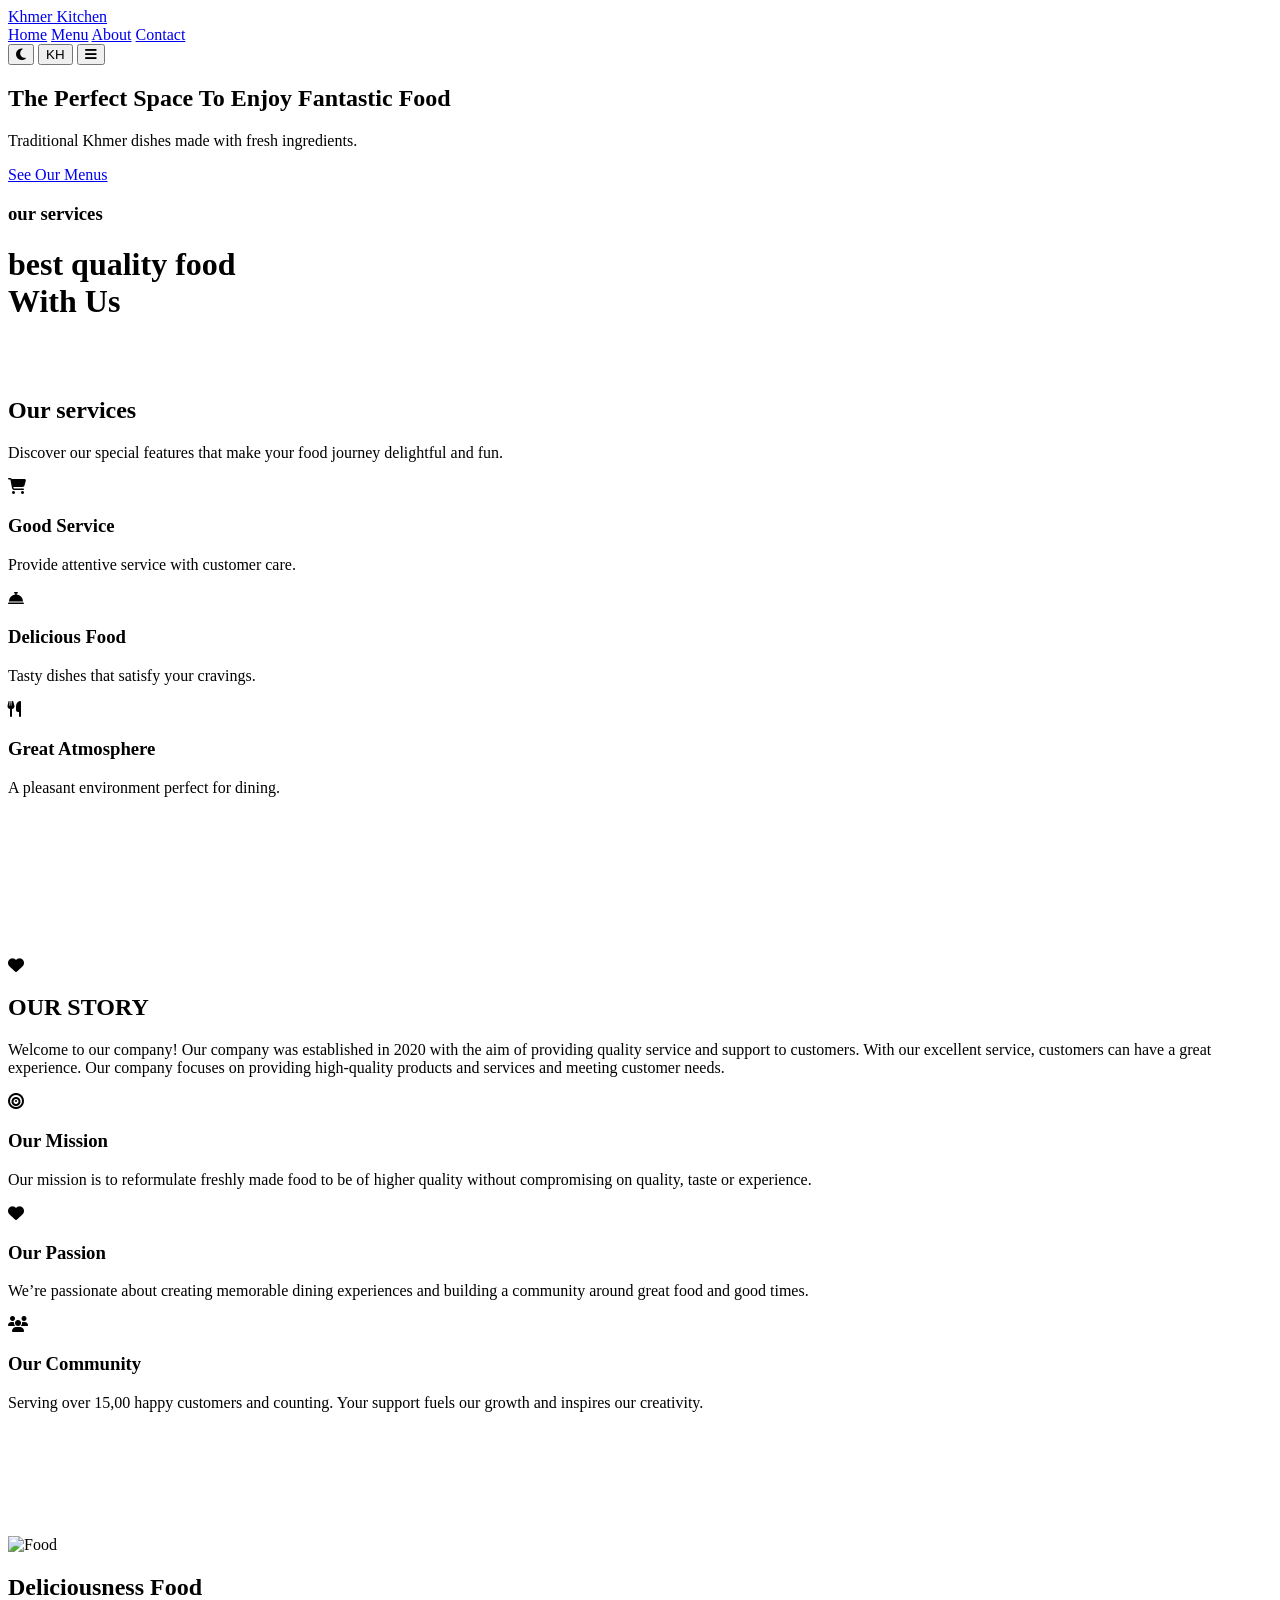
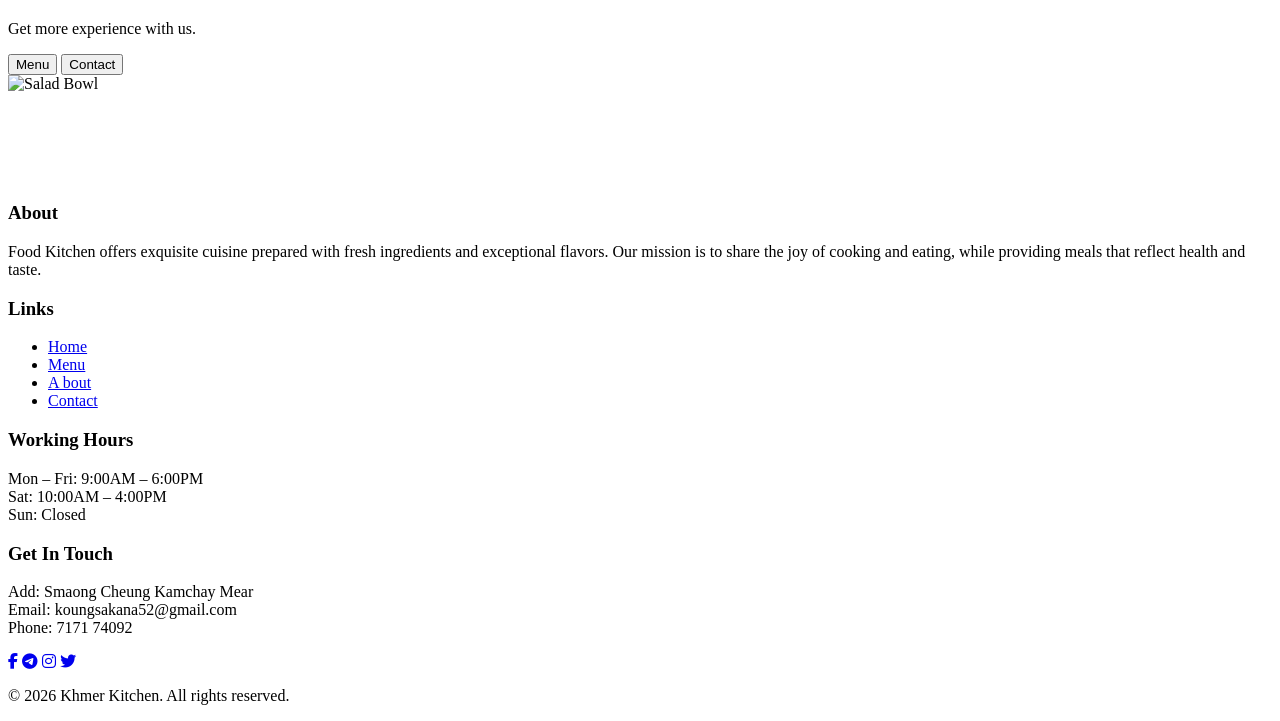
==== commit 5dbe16ad: "update" ====
--- a/about.html
+++ b/about.html
@@ -41,7 +41,7 @@
   </header>
 
    <!-- Promo Banner -->
-  <section id="home" class="promo-banner">
+  <section id="home" class="promo-bannera">
     <div class="promo-text">
       <h1 id="promoTitle">The Perfect Space To Enjoy Fantastic Food</h1>
       <p id="promoText">
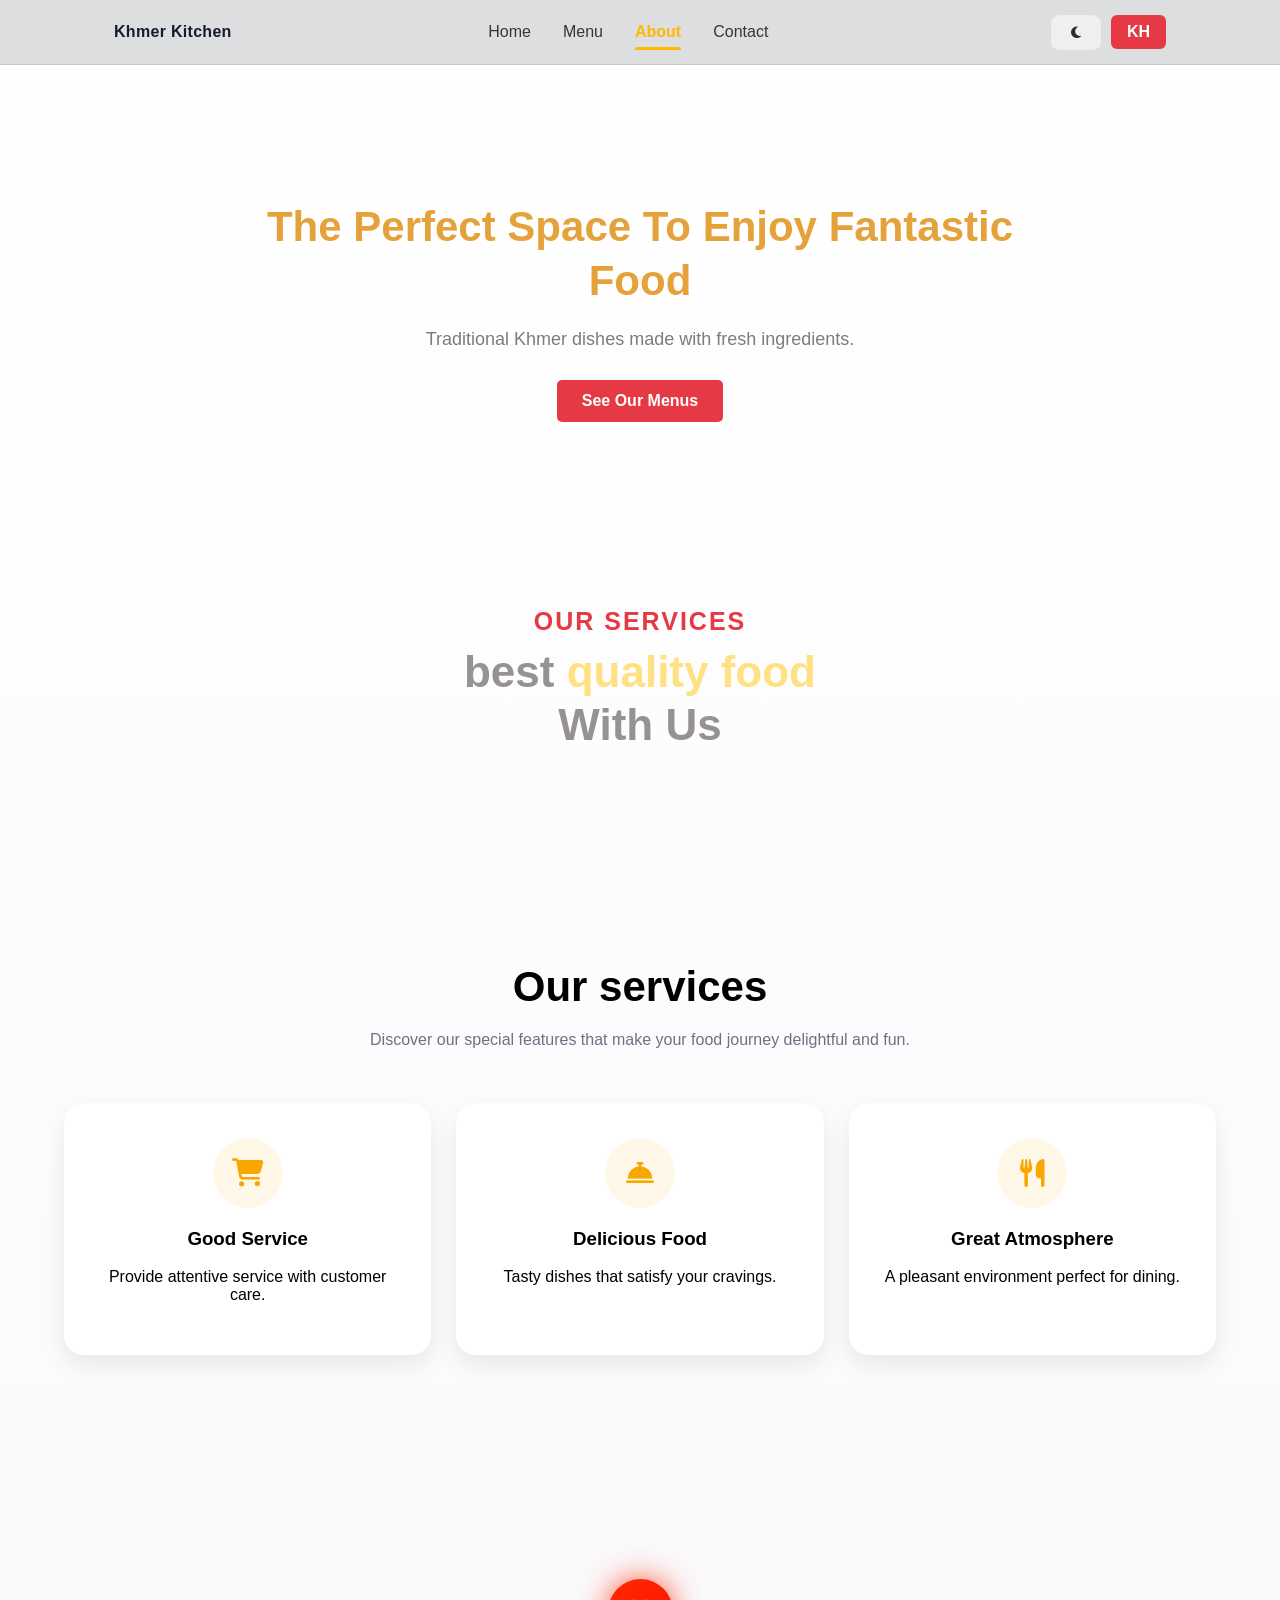
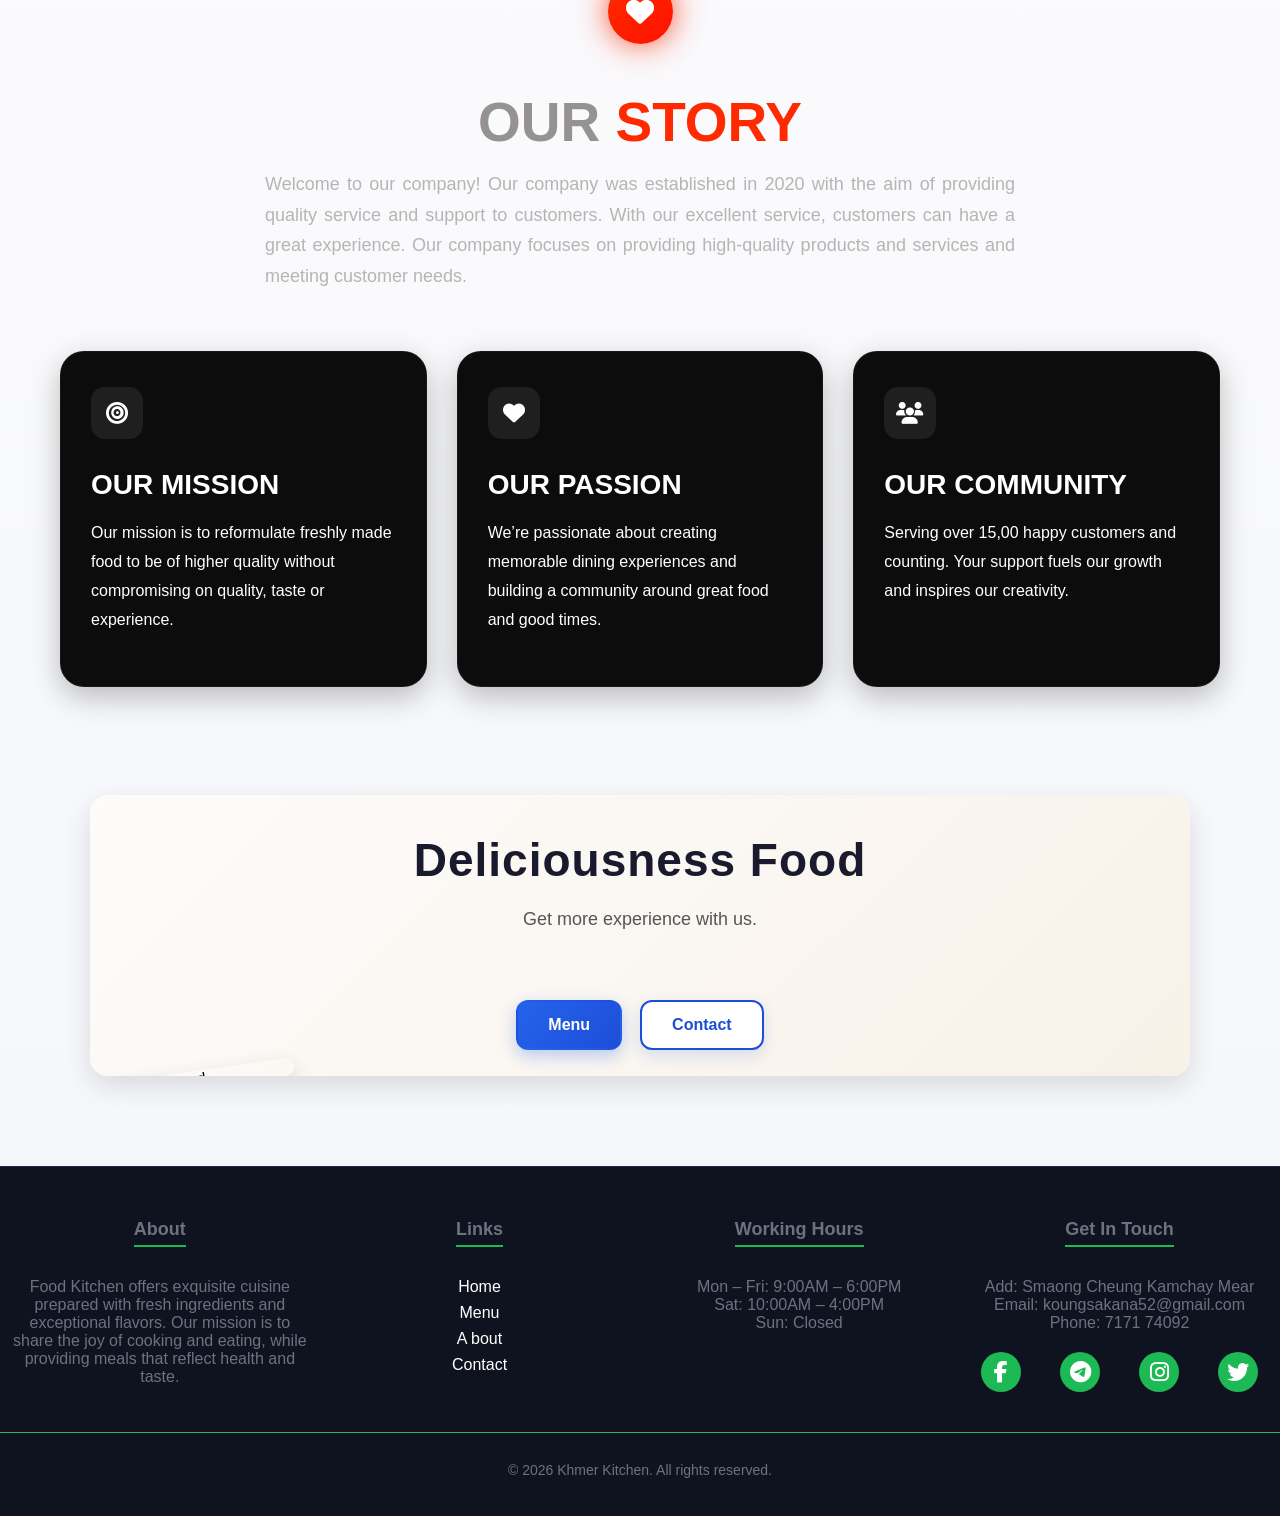
==== commit 7fc518d2: "update" ====
--- a/about.html
+++ b/about.html
@@ -163,8 +163,8 @@
 
     <!-- Subscribe Form -->
 <div class="button-group">
-  <button class="button-groupb1" id="menu">Menu</button>
-  <button class="button-groupb2" id="contact">Contact</button>
+  <a href="menu.html" class="button-groupb1" id="menu">Menu</a>
+  <a href="contact.html" class="button-groupb2" id="contact">Contact</a>
 </div>
 
     <!-- Right Bowl Image -->
--- a/assets/css/style.css
+++ b/assets/css/style.css
@@ -0,0 +1,3351 @@
+        body.light {
+      --bg: #f5f6fa;
+      --surface: #ffffff;
+      --texth: color:#666;;
+      --texthheader: #472701;
+      --texthh: #979292;
+      --text: #e1e3ec;
+      --muted: #6b7280;
+      --accent: #ffb703;
+      --accent-2: #fb6f92;
+      --success: #34d399;
+      --danger: #ef4444;
+      --shadow: 0 6px 20px rgba(0, 0, 0, 0.1);
+      --onfo: #b1b0ae;
+      --boxboxcontact: #ffffff;
+      --border: none;
+      --backgroundhover: #f1f1f1;
+      --colorcontact: #424244;
+      --colorh: #1a1a2e;
+      --input:#ffffff;
+      --inputborder:1px solid #dcdcdc;
+      --background-color: rgba(216, 217, 219, 0.85);
+      --border-bottom: 1px solid #c9c9c9;
+      --color: #1a1a2e;
+      --colorhea: rgb(54, 54, 54);
+      --colorheahover: black;
+      --background-colorrr: #fdf8f8;
+      --oooodl:#2c2c29;
+      --rgb: rgba(255, 255, 255, 0.055);
+      --textho: #fa9522b7;
+      --texthoo: #7c7c7c;
+      --gggaaa: #e6a23a;
+    }
+    
+    :root {
+      --bg: #cccfda;
+      --surface: #151a2d;
+      --texth: #e7e9f5;
+      --texthheader: #e7e9f5;
+      --texthh: #e7e9f5;
+      --text: #e7e9f5;
+      --muted: #aab0d4;
+      --accent: #ffb703;
+      --accent-2: #fb6f92;
+      --success: #34d399;
+      --danger: #ef4444;
+      --radius: 14px;
+      --shadow: 0 10px 30px rgba(0, 0, 0, 0.25);
+      --onfo: #273057;
+      --boxboxcontact: linear-gradient(180deg, #090c18 0%, #12172b 100%);
+      --border: 1px solid #243055;
+      --backgroundhover: #12172b;
+      --colorcontact: #aab0d4;
+      --colorh: #e7e9f5;
+      --input:#12172b;
+      --inputborder:1px solid #242424;
+      --background-color: rgba(21, 26, 45, 0.85);
+      --border-bottom: 1px solid #232845;
+      --color: #e7e9f5;
+      --colorhea: white;
+      --colorheahover: #e7e9f5;
+      --background-colorrr: rgba(21, 26, 45, 0.85);
+      --oooodl:#ffd900;
+      --rgb: rgba(0, 0, 0, 0.5);
+      --textho: #ffffff;
+      --texthoo: #ddd;
+      --gggaaa: #ddd;
+    }
+
+
+    * {
+      box-sizing: border-box;
+    }
+
+    html,
+    body {
+      margin: 0;
+      padding: 0;
+    }
+
+/* Default English font stack */
+body {
+  font-family: ui-sans-serif, system-ui, -apple-system, "Segoe UI", Roboto, "Helvetica Neue", Arial, sans-serif;
+  background: linear-gradient(180deg, #0b1020 0%, #0f1320 100%);
+  transition: background 0.3s ease, color 0.3s ease;
+}
+
+/* Khmer font stack */
+body.khmer {
+  font-family: 'Hanuman', 'Noto Sans Khmer', serif;
+}
+
+a{
+  text-decoration: none;
+}
+
+/*conice*/
+.promo-wrapper{
+    width:100%;
+    max-width:1200px;
+    display:grid;
+    grid-template-columns:repeat(auto-fit,minmax(450px,1fr));
+    gap:40px;
+}
+
+.promo-box{
+    background:#fff;
+    border-radius:25px;
+    padding:40px;
+    display:flex;
+    justify-content:space-between;
+    align-items:center;
+    min-height:320px;
+    position:relative;
+    overflow:hidden;
+    box-shadow:0 10px 25px rgba(0,0,0,.08);
+    transition:all .4s ease;
+}
+
+/* Top Border Animation */
+.promo-box::before{
+    content:"";
+    position:absolute;
+    top:0;
+    left:0;
+    width:0;
+    height:5px;
+    background:#f5b34f;
+    transition:.4s ease;
+}
+
+.promo-box:hover::before{
+    width:100%;
+}
+
+/* Card Hover */
+.promo-box:hover{
+    transform:translateY(-12px);
+    box-shadow:
+        0 20px 40px rgba(0,0,0,.15),
+        0 0 25px rgba(245,179,79,.18);
+}
+
+/* Content */
+.promo-content{
+    max-width:320px;
+}
+
+.promo-box h2{
+    font-size:2rem;
+    line-height:1.3;
+    margin-bottom:20px;
+    color:#222;
+    transition:.3s;
+}
+
+.promo-box p{
+    color:#666;
+    font-size:1.1rem;
+    line-height:1.7;
+    margin-bottom:35px;
+    transition:.3s;
+}
+
+.promo-box:hover h2{
+    color:#f5b34f;
+}
+
+.promo-box:hover p{
+    color:#333;
+}
+
+/* Buttons */
+.promo-button{
+    display:inline-flex;
+    align-items:center;
+    gap:10px;
+    text-decoration:none;
+    padding:16px 32px;
+    border-radius:10px;
+    font-size:1.1rem;
+    font-weight:600;
+    transition:.3s ease;
+}
+
+.promo-button i{
+    transition:.3s ease;
+}
+
+.promo-button:hover{
+    transform:translateY(-3px);
+}
+
+.promo-button:hover i{
+    transform:translateX(6px);
+}
+
+/* Icons */
+.promo-icon{
+    font-size:90px;
+    transition:.5s ease;
+}
+
+.promo-box:hover .promo-icon{
+    transform:scale(1.15) rotate(10deg);
+}
+
+/* Tech Card */
+.promo-tech .promo-button{
+    background:#f5b34f;
+    color:#fff;
+}
+
+.promo-tech .promo-button:hover{
+    background:#e6a23a;
+}
+
+.promo-tech .promo-icon{
+    color:#f5b34f;
+}
+
+/* Contact Card */
+.promo-contact .promo-button{
+    background:#111;
+    color:#fff;
+}
+
+.promo-contact .promo-button:hover{
+    background:#222;
+}
+
+.promo-contact .promo-icon{
+    color:#f5b34f;
+}
+
+/* Shine Effect */
+.promo-box::after{
+    content:"";
+    position:absolute;
+    top:-100%;
+    left:-100%;
+    width:60%;
+    height:300%;
+    background:linear-gradient(
+        120deg,
+        transparent,
+        rgba(255,255,255,.5),
+        transparent
+    );
+    transform:rotate(25deg);
+    transition:.8s;
+}
+
+.promo-box:hover::after{
+    left:150%;
+}
+
+/* Mobile */
+@media(max-width:768px){
+
+    body{
+        padding:20px;
+    }
+
+    .promo-wrapper{
+        grid-template-columns:1fr;
+        gap:25px;
+    }
+
+    .promo-box{
+        flex-direction:column;
+        text-align:center;
+        gap:30px;
+        min-height:auto;
+        padding:30px 25px;
+    }
+
+    .promo-content{
+        max-width:100%;
+    }
+
+    .promo-box h2{
+        font-size:1.7rem;
+    }
+
+    .promo-box p{
+        font-size:1rem;
+    }
+
+    .promo-icon{
+        font-size:70px;
+    }
+}
+    /*bbbbbbbb*/
+.food-section {
+  width: 90%;
+  max-width: 1200px;
+  margin: 60px auto;
+}
+
+.food-section h1 {
+  text-align: center;
+  font-size: 48px;
+  margin-bottom: 50px;
+  color: var(--texth);
+  letter-spacing: 3px;
+}
+
+
+.food-container {
+  display: grid;
+  grid-template-columns: repeat(auto-fit, minmax(320px, 1fr));
+  gap: 30px;
+}
+
+.food-card {
+      margin: 0 10px;
+      background: var(--boxboxcontact);
+      border: var(--border);
+      border-radius: var(--radius);
+      overflow: hidden;
+      box-shadow: 0 4px 12px rgba(0, 0, 0, 0.25);
+      transition: transform 0.2s ease, box-shadow 0.2s ease;
+}
+
+.food-card:hover {
+  transform: translateY(-8px);
+  box-shadow: 0 20px 40px rgba(0,0,0,.12);
+}
+
+.image-wrapper {
+  overflow: hidden;
+}
+
+.food-card img {
+  width: 100%;
+  height: 260px;
+  object-fit: cover;
+  transition: .4s ease;
+}
+
+.food-card:hover img {
+  transform: scale(1.05);
+}
+
+.food-content {
+  padding: 6px 25px 25px;
+}
+
+.food-content h2 {
+  font-size: 26px;
+  color: var(--texth);
+  margin-bottom: 10px;
+  font-weight: 700;
+}
+
+.food-content p {
+  color: var(--muted);
+  line-height: 1.7;
+  margin-bottom: 20px;
+}
+
+.food-footer {
+  display: flex;
+  justify-content: space-between;
+  align-items: center;
+}
+
+.price {
+  font-size: 26px;
+  font-weight: 700;
+  color: #ff6b35;
+}
+
+    /* =========================
+   ABOUT SECTION
+========================= */
+.cook-about{
+    padding:80px 20px;
+}
+
+.cook-container{
+    max-width:1200px;
+    margin:auto;
+    display:grid;
+    grid-template-columns:1fr 1fr;
+    gap:70px;
+    align-items:center;
+}
+
+/* =========================
+   TEXT CONTENT
+========================= */
+.cook-text h1{
+    font-size:52px;
+    line-height:1.15;
+    font-weight:700;
+    color: var(--texth);
+    margin-bottom:25px;
+}
+
+.cook-text p{
+    font-size:16px;
+    line-height:1.8;
+    color: var(--muted);
+    margin-bottom:20px;
+}
+
+.cook-text ul{
+    padding-left:20px;
+    margin-bottom:30px;
+}
+
+.cook-text ul li{
+    margin-bottom:10px;
+    color:var(--muted);
+    font-size:15px;
+}
+
+/* =========================
+   BUTTON
+========================= */
+.cook-btn{
+    display:inline-block;
+    background:#f2a31b;
+    color:#fff;
+    text-decoration:none;
+    padding:16px 40px;
+    border-radius:12px;
+    font-size:16px;
+    font-weight:600;
+    transition:.3s ease;
+    box-shadow:0 8px 20px rgba(242,163,27,.35);
+}
+
+.cook-btn:hover{
+    background:#e69500;
+    transform:translateY(-4px);
+}
+
+/* =========================
+   IMAGE STYLE
+========================= */
+.cook-image{
+    position:relative;
+    overflow:hidden;
+    border-radius:24px;
+    background:#fff;
+    padding:10px;
+    box-shadow:0 20px 45px rgba(0,0,0,.12);
+}
+
+.cook-image img{
+    width:100%;
+    height:500px;
+    object-fit:cover;
+    display:block;
+    border-radius:18px;
+    transition:all .6s ease;
+}
+
+.cook-image:hover img{
+    transform:scale(1.08);
+}
+
+/* Orange Decoration */
+.cook-image::before{
+    content:"";
+    position:absolute;
+    width:140px;
+    height:140px;
+    background:#f2a31b;
+    top:-40px;
+    left:-40px;
+    border-radius:50%;
+    opacity:.15;
+}
+
+.cook-image::after{
+    content:"";
+    position:absolute;
+    width:180px;
+    height:180px;
+    border:8px solid #f2a31b;
+    right:-70px;
+    bottom:-70px;
+    border-radius:50%;
+    opacity:.15;
+}
+
+/* =========================
+   FLOAT ANIMATION
+========================= */
+.cook-image{
+    animation:cook-float 5s ease-in-out infinite;
+}
+
+@keyframes cook-float{
+    0%,100%{
+        transform:translateY(0);
+    }
+    50%{
+        transform:translateY(-12px);
+    }
+}
+
+/* =========================
+   TABLET
+========================= */
+@media(max-width:992px){
+
+    .cook-container{
+        gap:40px;
+    }
+
+    .cook-text h1{
+        font-size:42px;
+    }
+
+    .cook-image img{
+        height:420px;
+    }
+}
+
+/* =========================
+   MOBILE
+========================= */
+@media(max-width:768px){
+
+    .cook-container{
+        grid-template-columns:1fr;
+        gap:35px;
+    }
+
+    .cook-text{
+        order:2;
+    }
+
+    .cook-image{
+        order:1;
+    }
+
+    .cook-text h1{
+        font-size:34px;
+    }
+
+    .cook-image img{
+        height:320px;
+    }
+
+    .cook-btn{
+        width:100%;
+        text-align:center;
+    }
+}
+
+/* =========================
+   SMALL MOBILE
+========================= */
+@media(max-width:480px){
+
+    .cook-about{
+        padding:60px 15px;
+    }
+
+    .cook-text h1{
+        font-size:28px;
+    }
+
+    .cook-text p{
+        font-size:14px;
+    }
+
+    .cook-text ul li{
+        font-size:14px;
+    }
+
+    .cook-image img{
+        height:250px;
+    }
+}
+    /*button*/
+    /* From Uiverse.io by RiccardoRapelli */ 
+    /*hhhh*/
+    .containerttt{
+    width:90%;
+    max-width:1200px;
+    margin:auto;
+}
+
+/* FEATURES */
+
+.featuresttt{
+    padding:80px 0;
+    text-align:center;
+}
+
+.featuresttt h2,
+.recipesttt h2{
+  color: var(--texth);
+    font-size:42px;
+    margin-bottom:15px;
+}
+
+.subtitlettt{
+    color: var(--muted);
+    max-width:700px;
+    margin:0 auto 50px;
+    line-height:1.7;
+}
+
+.feature-gridttt{
+    display:grid;
+    grid-template-columns:repeat(auto-fit,minmax(250px,1fr));
+    gap:25px;
+}
+
+.feature-cardttt{
+    background:#fff;
+    padding:35px 25px;
+    border-radius:20px;
+    box-shadow:0 10px 25px rgba(0,0,0,.08);
+    transition:.4s;
+}
+
+.feature-cardttt:hover{
+    transform:translateY(-10px);
+}
+
+.iconttt {
+  width: 70px;
+  height: 70px;
+  margin: auto;
+  border-radius: 50%;
+  background: #fff8e8;
+  color: #f7a800;
+  display: flex;
+  justify-content: center;
+  align-items: center;
+  font-size: 28px;
+  margin-bottom: 20px;
+  transition: transform 0.3s ease;
+}
+.iconttt img {
+  width: 70px;
+  height: 70px;
+  margin: auto;
+  border-radius: 50%;
+  background: #fff8e8;
+  border-radius: 50%;
+  display: flex;
+  justify-content: center;
+  align-items: center;
+  font-size: 28px;
+  margin-bottom: 20px;
+  transition: transform 0.3s ease;
+  object-fit: contain;
+}
+
+
+/* RECIPES */
+
+.recipesttt{
+    padding:80px 0;
+    text-align:center;
+}
+
+.recipe-gridttt{
+    display:grid;
+    grid-template-columns:repeat(auto-fit,minmax(320px,1fr));
+    gap:30px;
+}
+
+.recipe-cardttt{
+    position:relative;
+    background:#fff;
+    border-radius:20px;
+    overflow:hidden;
+    border:2px solid #f1e3c6;
+    transition:.4s;
+}
+
+.recipe-cardttt.active{
+    border:4px solid #f7a800;
+}
+
+.recipe-cardttt:hover{
+    transform:translateY(-10px);
+}
+
+.recipe-cardttt img{
+    width:100%;
+    height:220px;
+    object-fit:cover;
+    transition:.5s;
+}
+
+.recipe-cardttt:hover img{
+    transform:scale(1.08);
+}
+
+.heartttt{
+    position:absolute;
+    top:15px;
+    right:15px;
+    width:40px;
+    height:40px;
+    border-radius:50%;
+    background:#fff;
+    display:flex;
+    align-items:center;
+    justify-content:center;
+    box-shadow:0 5px 15px rgba(0,0,0,.15);
+    cursor:pointer;
+}
+
+.heartttt.active{
+    color:red;
+}
+
+.contentttt{
+    padding:20px;
+    text-align:left;
+}
+
+.contentttt h3{
+    margin-bottom:15px;
+}
+
+.infottt{
+    display:flex;
+    gap:20px;
+    color:#666;
+    margin-bottom:20px;
+}
+
+.btnttt{
+    width:100%;
+    border:none;
+    background:#f7a800;
+    color:#fff;
+    padding:12px;
+    border-radius:10px;
+    cursor:pointer;
+    font-weight:bold;
+    transition:.3s;
+}
+
+.btnttt:hover{
+    background:#df9500;
+}
+
+/* Animation */
+
+.hiddenttt{
+    opacity:0;
+    transform:translateY(40px);
+}
+
+.showttt{
+    opacity:1;
+    transform:translateY(0);
+    transition:.8s ease;
+}
+
+/* Responsive */
+
+@media(max-width:768px){
+
+.featuresttt h2,
+.recipesttt h2{
+    font-size:30px;
+}
+
+.recipe-gridttt{
+    grid-template-columns:1fr;
+}
+
+.infottt{
+    flex-direction:column;
+    gap:8px;
+}
+}
+
+
+.show-more-wrapttt{
+    text-align:center;
+    margin-top:30px;
+}
+
+.show-more-btnttt{
+    padding:12px 30px;
+    border:none;
+    border-radius:50px;
+    background:#ff6b35;
+    color:#fff;
+    font-size:16px;
+    font-weight:600;
+    cursor:pointer;
+    transition:.3s;
+}
+
+.show-more-btnttt:hover{
+    transform:translateY(-3px);
+}
+
+.recipe-cardttt.hidden-cardttt{
+    display:none;
+}
+    /*banner*/
+
+
+.banner {
+  width: 100%;
+  height: 20px;
+  background: #d80016;
+  overflow: hidden;
+  position: relative;
+  display: flex;
+  align-items: center;
+}
+
+.track {
+  display: inline-block;
+  white-space: nowrap;
+  animation: move 20s linear infinite;
+}
+
+.track span {
+  color: white;
+  font-size: 16px;
+  letter-spacing: 2px;
+  padding-right: 80px;
+}
+
+@keyframes move {
+  from {
+    transform: translateX(100);
+  }
+  to {
+    transform: translateX(-60%);
+  }
+}
+.switch {
+  position: relative;
+  display: inline-block;
+  width: 60px;
+  height: 34px;
+}
+
+.switch #input {
+  opacity: 0;
+  width: 0;
+  height: 0;
+}
+
+.slider {
+  position: absolute;
+  cursor: pointer;
+  top: 0;
+  left: 0;
+  right: 0;
+  bottom: 0;
+  background-color: #2196f3;
+  -webkit-transition: 0.4s;
+  transition: 0.4s;
+  z-index: 0;
+  overflow: hidden;
+}
+
+.sun-moon {
+  position: absolute;
+  content: "";
+  height: 26px;
+  width: 26px;
+  left: 4px;
+  bottom: 4px;
+  background-color: yellow;
+  -webkit-transition: 0.4s;
+  transition: 0.4s;
+}
+
+#input:checked + .slider {
+  background-color: black;
+}
+
+#input:focus + .slider {
+  box-shadow: 0 0 1px #2196f3;
+}
+
+#input:checked + .slider .sun-moon {
+  -webkit-transform: translateX(26px);
+  -ms-transform: translateX(26px);
+  transform: translateX(26px);
+  background-color: white;
+  -webkit-animation: rotate-center 0.6s ease-in-out both;
+  animation: rotate-center 0.6s ease-in-out both;
+}
+
+.moon-dot {
+  opacity: 0;
+  transition: 0.4s;
+  fill: gray;
+}
+
+#input:checked + .slider .sun-moon .moon-dot {
+  opacity: 1;
+}
+
+.slider.round {
+  border-radius: 34px;
+}
+
+.slider.round .sun-moon {
+  border-radius: 50%;
+}
+
+#moon-dot-1 {
+  left: 10px;
+  top: 3px;
+  position: absolute;
+  width: 6px;
+  height: 6px;
+  z-index: 4;
+}
+
+#moon-dot-2 {
+  left: 2px;
+  top: 10px;
+  position: absolute;
+  width: 10px;
+  height: 10px;
+  z-index: 4;
+}
+
+#moon-dot-3 {
+  left: 16px;
+  top: 18px;
+  position: absolute;
+  width: 3px;
+  height: 3px;
+  z-index: 4;
+}
+
+#light-ray-1 {
+  left: -8px;
+  top: -8px;
+  position: absolute;
+  width: 43px;
+  height: 43px;
+  z-index: -1;
+  fill: white;
+  opacity: 10%;
+}
+
+#light-ray-2 {
+  left: -50%;
+  top: -50%;
+  position: absolute;
+  width: 55px;
+  height: 55px;
+  z-index: -1;
+  fill: white;
+  opacity: 10%;
+}
+
+#light-ray-3 {
+  left: -18px;
+  top: -18px;
+  position: absolute;
+  width: 60px;
+  height: 60px;
+  z-index: -1;
+  fill: white;
+  opacity: 10%;
+}
+
+.cloud-light {
+  position: absolute;
+  fill: #eee;
+  animation-name: cloud-move;
+  animation-duration: 6s;
+  animation-iteration-count: infinite;
+}
+
+.cloud-dark {
+  position: absolute;
+  fill: #ccc;
+  animation-name: cloud-move;
+  animation-duration: 6s;
+  animation-iteration-count: infinite;
+  animation-delay: 1s;
+}
+
+#cloud-1 {
+  left: 30px;
+  top: 15px;
+  width: 40px;
+}
+
+#cloud-2 {
+  left: 44px;
+  top: 10px;
+  width: 20px;
+}
+
+#cloud-3 {
+  left: 18px;
+  top: 24px;
+  width: 30px;
+}
+
+#cloud-4 {
+  left: 36px;
+  top: 18px;
+  width: 40px;
+}
+
+#cloud-5 {
+  left: 48px;
+  top: 14px;
+  width: 20px;
+}
+
+#cloud-6 {
+  left: 22px;
+  top: 26px;
+  width: 30px;
+}
+
+@keyframes cloud-move {
+  0% {
+    transform: translateX(0px);
+  }
+
+  40% {
+    transform: translateX(4px);
+  }
+
+  80% {
+    transform: translateX(-4px);
+  }
+
+  100% {
+    transform: translateX(0px);
+  }
+}
+
+.stars {
+  transform: translateY(-32px);
+  opacity: 0;
+  transition: 0.4s;
+}
+
+.star {
+  fill: white;
+  position: absolute;
+  -webkit-transition: 0.4s;
+  transition: 0.4s;
+  animation-name: star-twinkle;
+  animation-duration: 2s;
+  animation-iteration-count: infinite;
+}
+
+#input:checked + .slider .stars {
+  -webkit-transform: translateY(0);
+  -ms-transform: translateY(0);
+  transform: translateY(0);
+  opacity: 1;
+}
+
+#star-1 {
+  width: 20px;
+  top: 2px;
+  left: 3px;
+  animation-delay: 0.3s;
+}
+
+#star-2 {
+  width: 6px;
+  top: 16px;
+  left: 3px;
+}
+
+#star-3 {
+  width: 12px;
+  top: 20px;
+  left: 10px;
+  animation-delay: 0.6s;
+}
+
+#star-4 {
+  width: 18px;
+  top: 0px;
+  left: 18px;
+  animation-delay: 1.3s;
+}
+
+@keyframes star-twinkle {
+  0% {
+    transform: scale(1);
+  }
+
+  40% {
+    transform: scale(1.2);
+  }
+
+  80% {
+    transform: scale(0.8);
+  }
+
+  100% {
+    transform: scale(1);
+  }
+}
+
+    /* Language toggle button */
+#langBtn {
+  background-color: #e63946;   /* Bold red for visibility */
+  color: #fff;                 /* White text */
+  border: none;                /* Remove default border */
+  border-radius: 6px;          /* Rounded corners */
+  padding: 8px 16px;           /* Comfortable spacing */
+  font-size: 16px;             /* Readable size */
+  font-weight: bold;           /* Strong text */
+  cursor: pointer;             /* Pointer on hover */
+  transition: all 0.3s ease;   /* Smooth hover effect */
+}
+
+/* Hover effect */
+#langBtn:hover {
+  background-color: #d62828;   /* Darker red on hover */
+  transform: scale(1.05);      /* Slight zoom */
+}
+
+/* Active (clicked) effect */
+#langBtn:active {
+  background-color: #b51717;   /* Even darker red */
+  transform: scale(0.95);      /* Pressed look */
+}
+
+
+    /* Ensure buttons inherit the correct font */
+    button,
+    .exploremore,
+    .lang-switcher button {
+      font-family: inherit;
+    }
+
+    .en-text {
+  font-family: 'Noto Sans', sans-serif;
+}
+
+.km-text {
+  font-family: 'Noto Sans Khmer', sans-serif;
+}
+
+
+
+    body.light {
+      background: linear-gradient(180deg, #ffffff 0%, #f5f6fa 100%);
+    }
+
+
+
+
+    /*home*/
+    body {
+      font-family: Arial, sans-serif;
+      background-color: #f4f4f4;
+      margin: 0;
+      padding: 0;
+    }
+
+    .news-section {
+      padding: 40px 20px;
+      text-align: center;
+    }
+
+    .news-section h2 {
+      color: #ef4444;
+      margin-bottom: 30px;
+      font-size: 2em;
+    }
+
+    .news-container {
+      display: flex;
+      justify-content: center;
+      gap: 20px;
+      flex-wrap: wrap;
+    }
+
+    .news-card {
+      background: #fff;
+      border-radius: 8px;
+      overflow: hidden;
+      width: 300px;
+      box-shadow: 0 4px 6px rgba(0,0,0,0.1);
+      transition: transform 0.3s ease;
+    }
+
+    .news-card:hover {
+      transform: translateY(-8px);
+    }
+
+    .news-card img {
+      width: 100%;
+      height: 180px;
+      object-fit: cover;
+    }
+
+    .news-content {
+      padding: 15px;
+      text-align: left;
+    }
+
+    .news-meta {
+      font-size: 0.85em;
+      color: #777;
+      margin-bottom: 10px;
+    }
+
+    .news-title {
+      font-size: 1.1em;
+      margin-bottom: 15px;
+      color: #333;
+    }
+
+    .read-more {
+      display: inline-block;
+      padding: 8px 12px;
+      background:#e65c00;
+      color: #fff;
+      text-decoration: none;
+      border-radius: 4px;
+      font-size: 0.9em;
+      transition: background-color 0.3s ease;
+    }
+
+    .read-more:hover {
+      background:#e63946 ;
+    }
+
+
+
+/* =========================
+   Newsletter Container
+========================= */
+.newsletter {
+  width: 100%;
+  max-width: 1000px;
+  background: linear-gradient(135deg, #fdfcfb, #f8f1e8);
+  border-radius: 18px;
+  padding: 70px 50px;
+  position: relative;
+  overflow: hidden;
+  text-align: center;
+  box-shadow: 0 10px 28px rgba(0, 0, 0, 0.12);
+  transition: transform 0.3s ease;
+}
+
+.newsletter:hover {
+  transform: translateY(-6px);
+}
+
+/* =========================
+   Headings & Text
+========================= */
+.newsletter h1 {
+  font-size: 46px;
+  color: #1a1a2e;
+  margin-bottom: 18px;
+  font-weight: 700;
+  letter-spacing: 1px;
+}
+
+.newsletter p {
+  color: #555;
+  font-size: 18px;
+  margin-bottom: 40px;
+  line-height: 1.6;
+}
+
+/* =========================
+   Decorative Images
+========================= */
+.left-img {
+  position: absolute;
+  left: -25px;
+  bottom: -15px;
+  width: 230px;
+  transform: rotate(-8deg);
+  border-radius: 14px;
+  box-shadow: 0 8px 20px rgba(0,0,0,0.15);
+  transition: transform 0.4s ease;
+}
+
+.right-img {
+  position: absolute;
+  right: -35px;
+  bottom: -25px;
+  width: 230px;
+  border-radius: 50%;
+  box-shadow: 0 8px 20px rgba(0,0,0,0.15);
+  transition: transform 0.4s ease;
+}
+
+.left-img:hover,
+.right-img:hover {
+  transform: scale(1.05);
+}
+
+/* =========================
+   Button Group
+========================= */
+.button-group {
+  display: flex;
+  gap: 18px;
+  justify-content: center;
+  align-items: center;
+  padding: 26px;
+  border-radius: 16px;
+}
+
+/* Shared Button Style */
+.button-groupb1,
+.button-groupb2 {
+  padding: 14px 30px;
+  font-size: 16px;
+  font-weight: 600;
+  border-radius: 12px;
+  cursor: pointer;
+  transition: all 0.3s ease;
+  border: 2px solid transparent;
+}
+
+/* Menu Button */
+.button-groupb1 {
+  background: linear-gradient(135deg, #2563eb, #1d4ed8);
+  color: #fff;
+  box-shadow: 0 6px 16px rgba(37, 99, 235, 0.3);
+}
+
+.button-groupb1:hover {
+  background: linear-gradient(135deg, #1d4ed8, #153e75);
+  transform: translateY(-4px);
+}
+
+/* Contact Button */
+.button-groupb2 {
+  background: #fff;
+  color: #1d4ed8;
+  border: 2px solid #1d4ed8;
+  box-shadow: 0 6px 16px rgba(29, 78, 216, 0.15);
+}
+
+.button-groupb2:hover {
+  background: #1d4ed8;
+  color: #fff;
+  transform: translateY(-4px);
+}
+
+/* Active State */
+.button-groupb1:active,
+.button-groupb2:active {
+  transform: scale(0.95);
+}
+
+/* =========================
+   Responsive
+========================= */
+@media(max-width:768px) {
+  .newsletter {
+    padding: 50px 25px;
+  }
+
+  .newsletter h1 {
+    font-size: 32px;
+  }
+
+  .newsletter p {
+    font-size: 15px;
+  }
+
+  .left-img,
+  .right-img {
+    display: none;
+  }
+
+  .button-group {
+    flex-direction: column;
+    gap: 14px;
+  }
+
+  .button-groupb1,
+  .button-groupb2 {
+    width: 100%;
+  }
+}
+
+    /* Hidden cards */
+    .hidden {
+      display: none;
+    }
+
+    .more-btn {
+      margin-top: 30px;
+      padding: 10px 20px;
+      background-color: #e2c5c5;
+      color: #ef4444;
+      border: none;
+      border-radius: 5px;
+      cursor: pointer;
+      font-weight: bold;
+      transition: background-color 0.3s ease;
+    }
+
+    .more-btn:hover {
+      background-color: #ef4444;
+      color: #fff;
+    }
+
+    /*botton*/
+.box {
+  display: flex;
+  align-items: center;
+  gap: 15px; /* space between icon and text */
+  padding: 15px;
+  border: 1px solid #eee;
+  border-radius: 8px;
+  margin: 10px 0;
+}
+
+.box i {
+  font-size: 40px;
+  color: #ff6600;
+  flex-shrink: 0; /* prevents icon from shrinking */
+}
+
+.box h4 {
+  margin: 0;
+  font-size: 20px;
+  color: #333;
+}
+
+.box p {
+  margin: 5px 0 0;
+  color: #666;
+}
+
+
+.box:hover {
+  transform: translateY(-10px);
+}
+
+.box:hover i {
+  color: #ff3300;
+}
+
+    /* From Uiverse.io by RiccardoRapelli */
+    .switch {
+      position: relative;
+      display: inline-block;
+      width: 60px;
+      height: 34px;
+    }
+
+    .switch #input {
+      opacity: 0;
+      width: 0;
+      height: 0;
+    }
+
+    .slider {
+      position: absolute;
+      cursor: pointer;
+      top: 0;
+      left: 0;
+      right: 0;
+      bottom: 0;
+      background-color: #2196f3;
+      -webkit-transition: 0.4s;
+      transition: 0.4s;
+      z-index: 0;
+      overflow: hidden;
+    }
+
+    .sun-moon {
+      position: absolute;
+      content: "";
+      height: 26px;
+      width: 26px;
+      left: 4px;
+      bottom: 4px;
+      background-color: yellow;
+      -webkit-transition: 0.4s;
+      transition: 0.4s;
+    }
+
+    #input:checked+.slider {
+      background-color: black;
+    }
+
+    #input:focus+.slider {
+      box-shadow: 0 0 1px #2196f3;
+    }
+
+    #input:checked+.slider .sun-moon {
+      -webkit-transform: translateX(26px);
+      -ms-transform: translateX(26px);
+      transform: translateX(26px);
+      background-color: white;
+      -webkit-animation: rotate-center 0.6s ease-in-out both;
+      animation: rotate-center 0.6s ease-in-out both;
+    }
+
+    .moon-dot {
+      opacity: 0;
+      transition: 0.4s;
+      fill: gray;
+    }
+
+    #input:checked+.slider .sun-moon .moon-dot {
+      opacity: 1;
+    }
+
+    .slider.round {
+      border-radius: 34px;
+    }
+
+    .slider.round .sun-moon {
+      border-radius: 50%;
+    }
+
+    #moon-dot-1 {
+      left: 10px;
+      top: 3px;
+      position: absolute;
+      width: 6px;
+      height: 6px;
+      z-index: 4;
+    }
+
+    #moon-dot-2 {
+      left: 2px;
+      top: 10px;
+      position: absolute;
+      width: 10px;
+      height: 10px;
+      z-index: 4;
+    }
+
+    #moon-dot-3 {
+      left: 16px;
+      top: 18px;
+      position: absolute;
+      width: 3px;
+      height: 3px;
+      z-index: 4;
+    }
+
+    #light-ray-1 {
+      left: -8px;
+      top: -8px;
+      position: absolute;
+      width: 43px;
+      height: 43px;
+      z-index: -1;
+      fill: white;
+      opacity: 10%;
+    }
+
+    #light-ray-2 {
+      left: -50%;
+      top: -50%;
+      position: absolute;
+      width: 55px;
+      height: 55px;
+      z-index: -1;
+      fill: white;
+      opacity: 10%;
+    }
+
+    #light-ray-3 {
+      left: -18px;
+      top: -18px;
+      position: absolute;
+      width: 60px;
+      height: 60px;
+      z-index: -1;
+      fill: white;
+      opacity: 10%;
+    }
+
+    .cloud-light {
+      position: absolute;
+      fill: #eee;
+      animation-name: cloud-move;
+      animation-duration: 6s;
+      animation-iteration-count: infinite;
+    }
+
+    .cloud-dark {
+      position: absolute;
+      fill: #ccc;
+      animation-name: cloud-move;
+      animation-duration: 6s;
+      animation-iteration-count: infinite;
+      animation-delay: 1s;
+    }
+
+    #cloud-1 {
+      left: 30px;
+      top: 15px;
+      width: 40px;
+    }
+
+    #cloud-2 {
+      left: 44px;
+      top: 10px;
+      width: 20px;
+    }
+
+    #cloud-3 {
+      left: 18px;
+      top: 24px;
+      width: 30px;
+    }
+
+    #cloud-4 {
+      left: 36px;
+      top: 18px;
+      width: 40px;
+    }
+
+    #cloud-5 {
+      left: 48px;
+      top: 14px;
+      width: 20px;
+    }
+
+    #cloud-6 {
+      left: 22px;
+      top: 26px;
+      width: 30px;
+    }
+
+    @keyframes cloud-move {
+      0% {
+        transform: translateX(0px);
+      }
+
+      40% {
+        transform: translateX(4px);
+      }
+
+      80% {
+        transform: translateX(-4px);
+      }
+
+      100% {
+        transform: translateX(0px);
+      }
+    }
+
+    .stars {
+      transform: translateY(-32px);
+      opacity: 0;
+      transition: 0.4s;
+    }
+
+    .star {
+      fill: white;
+      position: absolute;
+      -webkit-transition: 0.4s;
+      transition: 0.4s;
+      animation-name: star-twinkle;
+      animation-duration: 2s;
+      animation-iteration-count: infinite;
+    }
+
+    #input:checked+.slider .stars {
+      -webkit-transform: translateY(0);
+      -ms-transform: translateY(0);
+      transform: translateY(0);
+      opacity: 1;
+    }
+
+    #star-1 {
+      width: 20px;
+      top: 2px;
+      left: 3px;
+      animation-delay: 0.3s;
+    }
+
+    #star-2 {
+      width: 6px;
+      top: 16px;
+      left: 3px;
+    }
+
+    #star-3 {
+      width: 12px;
+      top: 20px;
+      left: 10px;
+      animation-delay: 0.6s;
+    }
+
+    #star-4 {
+      width: 18px;
+      top: 0px;
+      left: 18px;
+      animation-delay: 1.3s;
+    }
+
+    @keyframes star-twinkle {
+      0% {
+        transform: scale(1);
+      }
+
+      40% {
+        transform: scale(1.2);
+      }
+
+      80% {
+        transform: scale(0.8);
+      }
+
+      100% {
+        transform: scale(1);
+      }
+    }
+
+
+    /* Home page */
+    /* Promo Banner Section */
+    .promo-banner {
+      background: url('https://i.pinimg.com/1200x/33/ef/8b/33ef8b9c0b902154a6cd4103a21275ef.jpg') center/cover no-repeat;
+      padding: 100px 20px;
+      text-align: center;
+      color: var(--textho);
+      position: relative;
+    }
+
+    .promo-banner::after {
+      content: "";
+      position: absolute;
+      top: 0;
+      left: 0;
+      width: 100%;
+      height: 100%;
+      background: var(--rgb);
+      /* dark overlay */
+      z-index: 1;
+    }
+
+    .promo-banner .promo-text {
+      position: relative;
+      z-index: 2;
+      max-width: 800px;
+      margin: 0 auto;
+    }
+
+    .promo-banner h1 {
+      font-size: 42px;
+      font-weight: bold;
+      color: var(--gggaaa);
+      margin-bottom: 20px;
+      line-height: 1.3;
+    }
+
+    .promo-banner p {
+      font-size: 18px;
+      margin-bottom: 30px;
+      color: var(--texthoo);
+    }
+
+    .promo-banner .buttons {
+      display: flex;
+      justify-content: center;
+      gap: 20px;
+      flex-wrap: wrap;
+    }
+
+    .promo-banner .btn-red {
+      background: #f0a80f;
+      color: #fff;
+      padding: 12px 25px;
+      border-radius: 5px;
+      text-decoration: none;
+      font-weight: 600;
+      transition: background 0.3s ease;
+    }
+
+    .promo-banner .btn-red:hover {
+      background: #c72c38;
+    }
+
+    .promo-banner .btn-circle {
+      display: inline-block;
+      width: 50px;
+      height: 50px;
+      border-radius: 50%;
+      background: #fff;
+      color: #e63946;
+      text-align: center;
+      line-height: 50px;
+      font-size: 18px;
+      text-decoration: none;
+      transition: transform 0.3s ease, background 0.3s ease;
+    }
+
+    .promo-banner .btn-circle:hover {
+      background: #e63946;
+      color: #fff;
+      transform: scale(1.1);
+    }
+
+    /*about*/
+    .promo-bannera {
+      background: url('https://i.pinimg.com/1200x/e1/bb/28/e1bb28b8198864a63c223f8aca84ec07.jpg') center/cover no-repeat;
+      /* Replace with your image */
+      padding: 100px 20px;
+      text-align: center;
+      color: var(--textho);
+      position: relative;
+    }
+
+    .promo-bannera::after {
+      content: "";
+      position: absolute;
+      top: 0;
+      left: 0;
+      width: 100%;
+      height: 100%;
+      background: var(--rgb);
+      /* dark overlay */
+      z-index: 1;
+    }
+
+    .promo-bannera .promo-text {
+      position: relative;
+      z-index: 2;
+      max-width: 800px;
+      margin: 0 auto;
+    }
+
+    .promo-bannera h1 {
+      font-size: 42px;
+      font-weight: bold;
+      color: var(--gggaaa);
+      margin-bottom: 20px;
+      line-height: 1.3;
+    }
+
+    .promo-bannera p {
+      font-size: 18px;
+      margin-bottom: 30px;
+      color: var(--texthoo);
+    }
+
+    .promo-bannera .buttons {
+      display: flex;
+      justify-content: center;
+      gap: 20px;
+      flex-wrap: wrap;
+    }
+
+    .promo-bannera .btn-red {
+      background: #e63946;
+      color: #fff;
+      padding: 12px 25px;
+      border-radius: 5px;
+      text-decoration: none;
+      font-weight: 600;
+      transition: background 0.3s ease;
+    }
+
+    .promo-bannera .btn-red:hover {
+      background: #c72c38;
+    }
+
+    .promo-bannera .btn-circle {
+      display: inline-block;
+      width: 50px;
+      height: 50px;
+      border-radius: 50%;
+      background: #fff;
+      color: #e63946;
+      text-align: center;
+      line-height: 50px;
+      font-size: 18px;
+      text-decoration: none;
+      transition: transform 0.3s ease, background 0.3s ease;
+    }
+
+    .promo-bannera .btn-circle:hover {
+      background: #e63946;
+      color: #fff;
+      transform: scale(1.1);
+    }
+
+
+    .about-section {
+      padding: 40px;
+      max-width: 1200px;
+      margin: auto;
+    }
+
+    .about-header {
+      margin-bottom: 20px;
+    }
+
+    .about-header h3 {
+      color: #ff4444;
+      /* red accent */
+      margin: 10px;
+      font-size: 18px;
+      text-transform: uppercase;
+      text-align: left;
+    }
+
+    .about-header h1 {
+      margin: 10px 0;
+      font-size: 32px;
+      color: var(--texthh);
+    }
+
+    .about-text {
+      max-width: 600px;
+      margin-bottom: 30px;
+      line-height: 1.6;
+      font-size: 14px;
+      color: var(--texth);
+    }
+
+    .cardh-container {
+      display: flex;
+      gap: 20px;
+      justify-content: center;
+      flex-wrap: wrap;
+    }
+
+    .cardh {
+      background: linear-gradient(180deg, #090c18 0%, #12172b 100%);
+      border-radius: 8px;
+      box-shadow: 0 4px 6px rgba(0, 0, 0, 0.1);
+      overflow: hidden;
+      width: 250px;
+      text-align: center;
+    }
+
+    .cardh img {
+      width: 100%;
+      height: 160px;
+      object-fit: cover;
+    }
+
+    .cardh-content {
+      padding: 15px;
+    }
+
+    .cardh-content p {
+      color: #ffffff;
+      font-size: 14px;
+      margin-bottom: 15px;
+    }
+
+    .cardh button {
+      background-color: #ff6600;
+      color: #fff;
+      border: none;
+      padding: 10px 15px;
+      border-radius: 4px;
+      cursor: pointer;
+      font-weight: bold;
+    }
+
+    .cardh:hover {
+      transform: translateY(-5px);
+    }
+
+    .cardh button:hover {
+      background-color: #e65c00;
+    }
+
+    /* Services Section */
+    .sec.services {
+      padding: 80px 20px;
+      text-align: center;
+    }
+
+    .sec.services .head {
+      margin-bottom: 50px;
+      display: flex;
+    }
+
+
+    .sec.services .heading_1 {
+      font-size: 18px;
+      text-transform: uppercase;
+      color: #aab0d4;
+      margin-bottom: 10px;
+      letter-spacing: 2px;
+    }
+    .heading_2 {
+      font-size: 18px;
+      text-transform: uppercase;
+      color: #aab0d4;
+      margin-bottom: 10px;
+      letter-spacing: 2px;
+    }
+
+    .sec.services .heading {
+      font-size: 36px;
+      font-weight: bold;
+      color: #979292;
+    }
+
+    .sec.services .heading span {
+      color: #e63946;
+      /* highlight color */
+    }
+
+    .sec.services .boxes {
+      display: flex;
+      flex-wrap: wrap;
+      justify-content: center;
+      gap: 30px;
+    }
+
+    .sec.services .box {
+      background: #ece4e4;
+      border-radius: 10px;
+      padding: 10px 20px;
+      width: 280px;
+      box-shadow: 0 5px 15px rgba(0, 0, 0, 0.1);
+      transition: transform 0.3s ease, box-shadow 0.3s ease;
+    }
+
+    .sec.services .box img {
+      width: 80px;
+      margin-bottom: 20px;
+    }
+
+    .sec.services .box h4 {
+      font-size: 20px;
+      margin-bottom: 10px;
+      color: #333;
+      text-transform: capitalize;
+    }
+
+    .sec.services .box p {
+      font-size: 14px;
+      color: #666;
+      line-height: 1.6;
+    }
+
+    .sec.services .box:hover {
+      transform: translateY(-10px);
+      box-shadow: 0 10px 25px rgba(0, 0, 0, 0.15);
+    }
+
+
+    /* menu page*/
+    .container {
+      width: 100%;
+      max-width: 1100px;
+      margin: 0 auto;
+      padding: 0 20px;
+    }
+
+    .site-header {
+      position: sticky;
+      top: 0;
+      z-index: 50;
+      background-color: var(--background-color);
+      backdrop-filter: blur(10px);
+      border-bottom: var(--border-bottom);
+    }
+
+
+    :root {
+  --accent: #6c63ff;
+  --muted: #8a90b8;
+  --border: #2a3155;
+}
+
+.nav {
+  display: flex;
+  align-items: center;
+  justify-content: space-between;
+  min-height: 64px;
+  padding: 0 24px;
+  border-bottom: 1px solid var(--border);
+}
+
+.nav-links {
+  display: flex;
+  align-items: center;
+  gap: 16px;
+}
+
+.nav-links a {
+  position: relative;
+  color: #aab0d4;
+  text-decoration: none;
+  padding: 8px 0;
+  transition: color 0.3s ease;
+}
+
+.nav-links a:hover {
+  color: #ffffff;
+}
+
+.nav-links a.active {
+  color: #ffb703;
+  font-weight: 600;
+}
+
+.nav-links a.active::after {
+  content: "";
+  position: absolute;
+  left: 0;
+  bottom: -1px;
+  width: 100%;
+  height: 3px;
+  background: #ffb703;
+  border-radius: 3px 3px 0 0;
+  animation: slideIn 0.3s ease forwards;
+}
+
+@keyframes slideIn {
+  from {
+    width: 0;
+    opacity: 0;
+  }
+  to {
+    width: 100%;
+    opacity: 1;
+  }
+}
+
+    @keyframes slideIn {
+      from {
+        width: 0;
+        opacity: 0;
+      }
+
+      to {
+        width: 100%;
+        opacity: 1;
+      }
+    }
+
+    .logo {
+      font-weight: 800;
+      letter-spacing: 0.3px;
+      text-decoration: none;
+      color: var(--color);
+    }
+
+    .nav-links a {
+      color: var(--colorhea);
+      text-decoration: none;
+      margin-right: 16px;
+    }
+
+    .nav-links a:hover {
+      color: var(--colorheahover);
+    }
+
+    .actions {
+      display: flex;
+      gap: 0;
+      /* មិនមានចន្លោះ */
+      align-items: center;
+      /* ឲ្យវាស្មើតាមបណ្តោយ */
+    }
+
+    .icon-btn {
+      position: relative;
+    }
+
+    .icon-btn .badge {
+      position: absolute;
+      top: -5px;
+      right: -5px;
+      color: white;
+      border-radius: 50%;
+      padding: 2px 6px;
+      font-size: 12px;
+    }
+
+
+    .icon-btn {
+      background: #151a2d;
+      color: #e7e9f5;
+      border: 1px solid #2a3054;
+      border-radius: 10px;
+      padding: 8px 12px;
+      cursor: pointer;
+    }
+
+    .badge {
+      background: var(--accent-2);
+      color: #120b00;
+      padding: 2px 8px;
+      border-radius: 999px;
+      margin-left: 8px;
+      font-weight: 700;
+    }
+
+
+    .hero {
+  display: grid;
+  grid-template-columns: 1.1fr 0.9fr;
+  align-items: center;
+  gap: 24px;
+  padding: 60px 0;
+  
+}
+
+
+.hero-content{
+      background-color: var(--background-colorrr);
+      backdrop-filter: blur(10px);
+      border-bottom: var(--border-bottom);
+      border-radius: 20px;
+      padding: 5px;
+    }
+
+    .hero-content h1 {
+      font-size: 44px;
+      margin: 0 10px 10px;
+      color: var(--texthheader);
+    }
+
+    .hero-content p {
+      margin: 0 10px 20px;
+      color: var(--texth)
+    }
+
+    .hero-content a {
+      margin: 0 10px 20px;
+      color: #1a1a2e
+    }
+
+    .hero-image {
+      border-radius: var(--radius);
+      min-height: 260px;
+      background:
+        radial-gradient(120px 60px at 80% 20%, rgba(255, 183, 3, 0.2), transparent 60%),
+        radial-gradient(120px 60px at 30% 80%, rgba(251, 111, 146, 0.25), transparent 60%),
+        url('https://images.unsplash.com/photo-1504674900247-0877df9cc836?q=80&w=1200') center/cover no-repeat;
+      box-shadow: 0 6px 20px rgba(0, 0, 0, 0.1);
+    }
+
+    .btn {
+      display: inline-block;
+      border-radius: 10px;
+      text-decoration: none;
+      cursor: pointer;
+      padding: 12px 16px;
+      font-weight: 700;
+      border: none;
+    }
+
+    .btn-primary {
+      background: #ff6600;
+      text-align: center;
+      padding: 10px 15px;
+      color: #e7e9f5;
+    }
+
+    .btn-primarycard {
+      background: #ff6600;
+      text-align: center;
+      width: 100px;
+      padding: 10px;
+      color: #e7e9f5;
+    }
+
+    .btn-primary:hover {
+      filter: brightness(1.05);
+    }
+
+    .menu-section {
+      padding: 40px 0;
+    }
+
+    .menu-header {
+      display: flex;
+      align-items: center;
+      justify-content: space-between;
+      gap: 16px;
+      flex-wrap: wrap;
+      margin: 0 10px 20px;
+    }
+
+    .menu-header{
+      margin: 0 10px 10px;
+    }
+
+    .controls {
+      display: flex;
+      gap: 16px;
+      align-items: center;
+      flex-wrap: wrap;
+    }
+
+    .filters {
+      display: flex;
+      gap: 8px;
+      flex-wrap: wrap;
+    }
+
+    .chip {
+      background: var(--surface);
+      color: var(--texth);
+      border: 1px solid #2a3054;
+      padding: 8px 12px;
+      border-radius: 999px;
+      cursor: pointer;
+    }
+
+    .chip.active {
+      background: var(--onfo);
+      border-color: #3a4272;
+    }
+
+    .search {
+      background: var(--surface);
+      color: var(--texth);
+      border: 1px solid #2a3054;
+      padding: 10px 12px;
+      border-radius: 10px;
+      min-width: 220px;
+    }
+
+    .menu-section {
+      padding: 40px 0;
+    }
+
+    .grid {
+      margin-top: 20px;
+      display: grid;
+      grid-template-columns: repeat(3, 1fr);
+      gap: 18px;
+    }
+
+    .card {
+      margin: 0 10px;
+      background: var(--boxboxcontact);
+      border: var(--border);
+      border-radius: var(--radius);
+      overflow: hidden;
+      box-shadow: 0 4px 12px rgba(0, 0, 0, 0.25);
+      transition: transform 0.2s ease, box-shadow 0.2s ease;
+    }
+
+    .card:hover {
+      transform: translateY(-3px);
+      box-shadow: 0 14px 36px rgba(0, 0, 0, 0.35);
+    }
+
+    .card-img {
+      width: 100%;
+      height: 210px;
+      object-fit: cover;
+      display: block;
+      cursor: pointer;
+    }
+
+    .card-body {
+      padding: 5px 14px 10px;
+      display: grid;
+      gap: 8px;
+    }
+
+    .card-body h3 {
+      color: var(--texth);
+    }
+
+    .card-body p {
+      color: var(--texth);
+    }
+
+    .card-body p strong {
+      color: #148f3d;
+    }
+
+    .card-title {
+      display: flex;
+      align-items: center;
+      justify-content: space-between;
+    }
+
+    .card-title h3 {
+      margin: 0;
+      font-size: 18px;
+      color: var(--texth);
+    }
+
+    .tags {
+      display: flex;
+      gap: 6px;
+      flex-wrap: wrap;
+    }
+
+    .tag {
+      font-size: 12px;
+      color: #200f1c;
+      background: #d1d7ff;
+      padding: 4px 8px;
+      border-radius: 999px;
+      border: 1px solid #b9c0ff;
+    }
+
+.food-footer button:hover{
+    background:#e85a2a;
+}
+
+    .card-actions {
+      display: flex;
+      justify-content: space-between;
+      align-items: center;
+      gap: 10px;
+    }
+
+    .card-actions .btn {
+      padding: 10px 12px;
+    }
+
+    .secondary {
+      background: #263055;
+      color: var(--texth);
+    }
+
+
+    /*about*/
+        .story-section{
+      width:100%;
+      max-width:1200px;
+      text-align:center;
+    }
+
+    /* Top Icon */
+    .top-icon{
+      width:65px;
+      height:65px;
+      background:linear-gradient(135deg,#ff2a00,#ff1200);
+      border-radius:50%;
+      display:flex;
+      align-items:center;
+      justify-content:center;
+      margin:0 auto 25px;
+      font-size:28px;
+      color:#fff;
+      box-shadow:0 0 25px rgba(255,42,0,0.6),
+                  0 0 45px rgba(255,42,0,0.3);
+      transition:transform 0.3s ease, box-shadow 0.3s ease;
+    }
+
+    .top-icon:hover{
+      transform:scale(1.15) rotate(10deg);
+      box-shadow:0 0 35px rgba(255,42,0,0.8),
+                  0 0 65px rgba(255,42,0,0.4);
+    }
+
+    /* Heading */
+    .title{
+      font-size:55px;
+      font-weight:900;
+      text-transform:uppercase;
+      margin-bottom:15px;
+      color:var(--texthh);
+    }
+
+    .title span{
+      color:#ff2a00;
+    }
+
+    .title_1{
+      text-transform:uppercase;
+      margin-bottom:15px;
+      color:#ff2a00;
+    }
+
+    .title_1 span{
+      color:var(--texthh);
+    }
+
+    .subtitle{
+      max-width:750px;
+      margin:0 auto 60px;
+      color:#b5b5b5;
+      font-size:18px;
+      line-height:1.7;
+      text-align: justify;
+    }
+
+    /* Cards */
+    .cards{
+      display:grid;
+      grid-template-columns:repeat(auto-fit,minmax(260px,1fr));
+      gap:30px;
+    }
+
+
+    .cardp{
+      background:#0c0c0c;
+      border-radius:24px;
+      padding:35px 30px;
+      text-align:left;
+      transition:0.4s ease;
+      border:1px solid rgba(255,255,255,0.05);
+      position:relative;
+      overflow:hidden;
+      box-shadow: 0 10px 30px rgba(0, 0, 0, 0.25);
+    }
+
+    .cardp:hover{
+      transform:translateY(-10px);
+      box-shadow:0 10px 35px rgba(255,60,0,0.2);
+      background:linear-gradient(135deg,#ff3c00,#ff1200);
+    }
+
+
+    .cardp-icon{
+      width:52px;
+      height:52px;
+      border-radius:14px;
+      background:rgba(255,255,255,0.08);
+      display:flex;
+      align-items:center;
+      justify-content:center;
+      font-size:22px;
+      margin-bottom:30px;
+      color:#fff;
+    }
+
+    .cardp h3{
+      font-size:28px;
+      margin-bottom:18px;
+      text-transform:uppercase;
+      color:#fff;
+    }
+
+    .cardp p{
+      color:#c9c9c9;
+      font-size:16px;
+      line-height:1.8;
+    }
+
+    .active p{
+      color:#fff;
+    }
+
+    /* Responsive */
+    @media(max-width:768px){
+      .title{
+        font-size:40px;
+      }
+
+      .subtitle{
+        font-size:16px;
+      }
+    }
+
+    .about-section,
+    .contact-section {
+      padding: 40px 0;
+    }
+
+    .about-section {
+      padding: 60px 0;
+    }
+
+    .about-content {
+      display: grid;
+      grid-template-columns: 1.2fr 0.8fr;
+      gap: 24px;
+      align-items: center;
+    }
+
+    .about-text p {
+      margin-bottom: 16px;
+      color: var(--muted);
+      line-height: 1.6;
+    }
+
+    .about-image img {
+      width: 100%;
+      border-radius: var(--radius);
+      box-shadow: var(--shadow);
+      margin-bottom: 5%;
+    }
+
+    @media (max-width: 768px) {
+      .about-content {
+        grid-template-columns: 1fr;
+      }
+    }
+
+    /*contactact*/
+    .heroi {
+      background: url(https://encrypted-tbn0.gstatic.com/images?q=tbn:ANd9GcS9N9vE0duUYn3NPZfrFvPUCif8MpNx6Wmfnw&s) center/cover no-repeat;
+      color: #fff;
+      text-align: center;
+      padding: 80px 20px;
+    }
+
+
+
+    /* Map container */
+    .map-container {
+      position: relative;
+      width: 100%;
+      height: 400px;
+      /* adjust height as needed */
+      overflow: hidden;
+      border-radius: 8px;
+      box-shadow: 0 4px 10px rgba(0, 0, 0, 0.2);
+      margin: 20px 0;
+    }
+
+    /* Responsive iframe */
+    .map-container iframe {
+      position: absolute;
+      top: 0;
+      left: 0;
+      width: 100%;
+      height: 100%;
+      border: none;
+    }
+
+    /* Optional hover effect */
+    .map-container:hover {
+      box-shadow: 0 6px 14px rgba(0, 0, 0, 0.3);
+      transform: scale(1.01);
+      transition: all 0.3s ease;
+    }
+
+
+    /*footer*/
+    /* Custom Alert Modal */
+    .site-footer {
+      padding: 24px 0;
+      border-top: 1px solid #232845;
+      color: var(--muted);
+    }
+
+    input[type="email"] {
+      padding: 10px;
+      border: none;
+      border-radius: 4px;
+      width: 250px;
+      margin-right: 10px;
+    }
+
+    button {
+      margin-left: 10px;
+      padding: 10px 20px;
+      border: none;
+      border-radius: 4px;
+      color: var(--oooodl);
+      cursor: pointer;
+      font-weight: bold;
+      border-radius: 20%;
+    }
+
+    footer {
+      background-color: #0f1320;
+      color: #fff;
+      padding: 40px 20px 20px;
+      text-align: center;
+    }
+
+    .footer-columns {
+      display: flex;
+      flex-wrap: wrap;
+      justify-content: space-between;
+      margin-bottom: 20px;
+    }
+
+    .footer-column {
+      flex: 1 1 200px;
+      margin: 10px;
+    }
+
+    .footer-column h3 {
+      margin-bottom: 15px;
+      font-size: 18px;
+      border-bottom: 2px solid #1db954;
+      display: inline-block;
+      padding-bottom: 5px;
+    }
+
+    .footer-column ul {
+      list-style: none;
+      padding: 0;
+    }
+
+    .footer-column ul li {
+      margin-bottom: 8px;
+    }
+
+    .footer-column ul li a {
+      color: #fff;
+      text-decoration: none;
+    }
+
+    .footer-column ul li a:hover {
+      text-decoration: underline;
+    }
+
+    /* Social Icons */
+    .social-icons {
+      display: flex;
+      gap: 15px;
+      margin-top: 10px;
+      justify-content: center;
+    }
+
+    .social-icons a {
+      color: #fff;
+      text-decoration: none;
+      font-size: 22px;
+      width: 40px;
+      height: 40px;
+      display: flex;
+      align-items: center;
+      justify-content: center;
+      border-radius: 50%;
+      background-color: #1db954;
+      transition: background-color 0.3s ease, transform 0.2s ease;
+    }
+
+    .social-icons a:hover {
+      background-color: #148f3d;
+      transform: scale(1.1);
+    }
+
+    .footer-bottom {
+      text-align: center;
+      border-top: 1px solid #1db954;
+      padding-top: 15px;
+      font-size: 14px;
+    }
+
+    .modal {
+      position: fixed;
+      inset: 0;
+      display: none;
+      align-items: center;
+      justify-content: center;
+      z-index: 1000;
+    }
+
+    .modal.show {
+      display: flex;
+    }
+
+    .modal-backdrop {
+      position: absolute;
+      inset: 0;
+      background: rgba(0, 0, 0, 0.7);
+      backdrop-filter: blur(4px);
+    }
+
+    .modal-content {
+      position: relative;
+      z-index: 2;
+      background: var(--surface);
+      border-radius: var(--radius);
+      box-shadow: 0 10px 30px rgba(0, 0, 0, 0.4);
+      padding: 16px;
+      max-width: 90%;
+      max-height: 90%;
+      display: flex;
+      flex-direction: column;
+      align-items: center;
+      overflow: auto;
+      animation: fadeInScale 0.3s ease;
+    }
+
+    .modal-content img {
+      max-width: 100%;
+      max-height: 80vh;
+      border-radius: 10px;
+      box-shadow: 0 6px 20px rgba(0, 0, 0, 0.5);
+    }
+
+.modal-close {
+  position: absolute;
+  top: 10px;
+  right: 12px;
+  width: 32px;
+  height: 32px;
+  background: #eeebeb; /* neutral base */
+  border: none;
+  color: #333;
+  font-size: 20px;
+  font-weight: bold;
+  border-radius: 5%;
+  display: flex;
+  align-items: center;
+  justify-content: center;
+  cursor: pointer;
+  transition: background 0.25s ease, transform 0.2s ease, color 0.25s ease;
+}
+
+.modal-close:hover {
+  background: #c2c1c1; /* soft red hover */
+  color: #fff;
+  transform: scale(1.1);
+}
+
+.modal-close:focus {
+  outline: 2px solid #4cafef; /* clear focus ring */
+  outline-offset: 3px;
+}
+
+
+    @keyframes fadeInScale {
+      from {
+        opacity: 0;
+        transform: scale(0.95);
+      }
+
+      to {
+        opacity: 1;
+        transform: scale(1);
+      }
+    }
+
+
+    .cart-item {
+      display: flex;
+      align-items: center;
+      gap: 10px;
+      margin: 10px 20px;
+    }
+
+    .cart-item img {
+      width: 65px;
+      height: 65px;
+      object-fit: cover;
+      border-radius: 6px;
+    }
+
+    .delete-btn {
+      background: var(--danger);
+      color: #fff;
+      border: none;
+      border-radius: 6px;
+      padding: 4px 8px;
+      cursor: pointer;
+      font-size: 12px;
+    }
+
+    .cart-total {
+      margin-top: 15px;
+      font-weight: bold;
+      font-size: 18px;
+      color: var(--success);
+      text-align: center;
+    }
+
+    .modal-actions {
+      display: flex;
+      justify-content: space-between;
+      gap: 10px;
+      margin-top: 15px;
+    }
+
+    .modal-actions button {
+      flex: 1;
+      padding: 10px 16px;
+      border: none;
+      border-radius: 8px;
+      cursor: pointer;
+      font-weight: bold;
+    }
+
+    .checkout-btn {
+      background: var(--accent);
+      color: #120b00;
+    }
+
+    .clear-btn {
+      background: var(--danger);
+      color: #fff;
+    }
+
+    .close-btn {
+      background: var(--success);
+      color: #0f1320;
+    }
+
+    @keyframes fadeInScale {
+      from {
+        opacity: 0;
+        transform: scale(0.9);
+      }
+
+      to {
+        opacity: 1;
+        transform: scale(1);
+      }
+    }
+
+    @media (max-width: 900px) {
+      .grid {
+        grid-template-columns: repeat(2, 1fr);
+      }
+
+      .hero {
+        grid-template-columns: 1fr;
+      }
+
+      .modal-content {
+        max-width: 95%;
+      }
+    }
+
+    /*about page*/
+    .servicesA {
+      display: grid;
+      grid-template-columns: repeat(3, 1fr);
+      gap: 20px;
+    }
+
+    .serviceA-box {
+      border: 1px solid #f0a500;
+      border-radius: 8px;
+      padding: 20px;
+      text-align: center;
+      background-color: #fffaf0;
+      transition: transform 0.2s ease;
+    }
+
+    .serviceA-box:hover {
+      transform: translateY(-5px);
+      box-shadow: 0 4px 10px rgba(0, 0, 0, 0.1);
+    }
+
+    .serviceA-icon {
+      font-size: 40px;
+      color: #f57c00;
+      margin-bottom: 10px;
+    }
+
+    .serviceA-title {
+      font-weight: bold;
+      font-size: 18px;
+      margin-bottom: 8px;
+      color: #333;
+    }
+
+    .serviceA-text {
+      font-size: 14px;
+      color: #555;
+      line-height: 1.5;
+    }
+
+    .heading-section {
+      text-align: center;
+      padding: 60px 20px;
+      color: #979292;
+    }
+
+    .heading-section h3 {
+      font-size: 25px;
+      font-weight: 600;
+      text-transform: uppercase;
+      letter-spacing: 2px;
+      margin-bottom: 10px;
+      color: #e63946;
+    }
+
+    .heading-section h1 {
+      font-size: 44px;
+      font-weight: 700;
+      line-height: 1.2;
+      margin: 0;
+    }
+
+    .heading-section h1 span {
+      color: #ffe082;
+    }
+
+
+
+
+    /*contact*/
+    .contact-wrapper {
+      display: flex;
+      flex-wrap: wrap;
+      justify-content: center;
+      gap: 30px;
+      margin: 30px auto;
+      max-width: 1200px;
+      padding: 0 15px;
+    }
+
+    .contact-info,
+    .cardc {
+      flex: 1 1 350px;
+      background: var(--boxboxcontact);
+      border-radius: 8px;
+      padding: 25px;
+      box-shadow: 0 4px 12px rgba(0, 0, 0, 0.1);
+    }
+
+    .cardc-base {
+      border-radius: 8px;
+      padding: 25px;
+      box-shadow: 0 4px 12px rgba(0, 0, 0, 0.1);
+      background: linear-gradient(180deg, #090c18 0%, #12172b 100%);
+    }
+
+    /* Specific variations */
+    .contact-info {
+      flex: 1 1 350px;
+      border: var(--border);
+    }
+
+    .contact-info:hover {
+      transform: translateY(-3px);
+      box-shadow: 0 14px 36px rgba(0, 0, 0, 0.35);
+    }
+
+    .cardc {
+      flex: 1 1 650px;
+      background: var(--boxboxcontact);
+      border: var(--border);
+      border-radius: var(--radius);
+      overflow: hidden;
+      box-shadow: 0 4px 12px rgba(0, 0, 0, 0.25);
+      transition: transform 0.2s ease, box-shadow 0.2s ease;
+    }
+
+    .cardc:hover {
+      transform: translateY(-3px);
+      box-shadow: 0 14px 36px rgba(0, 0, 0, 0.35);
+    }
+
+    .contact-info h4,
+    .cardc h4 {
+      color: #2980b9;
+      margin-bottom: 20px;
+      text-align: center;
+      font-size: 22px;
+      font-weight: 600;
+      border-bottom: 2px solid #2980b9;
+      padding-bottom: 8px;
+    }
+
+    .contact-details {
+      background: var(--boxboxcontact);
+      border-radius: 8px;
+      padding: 20px;
+      box-shadow: 0 4px 12px rgba(0, 0, 0, 0.1);
+      max-width: 600px;
+      margin: 20px auto;
+    }
+
+    .detail-item {
+      margin-bottom: 18px;
+      padding: 10px;
+      border-bottom: 1px solid #eee;
+    }
+
+    .detail-item:last-child {
+      border-bottom: none;
+    }
+
+    .contact-icon {
+      margin-right: 10px;
+      color: #2980b9;
+      font-size: 18px;
+      vertical-align: middle;
+    }
+
+    .detail-item strong {
+      color: var(--colorh);
+      font-weight: 600;
+      margin-right: 5px;
+    }
+
+    .detail-item p {
+      margin: 6px 0 0 28px;
+      font-size: 15px;
+      color: var(--colorcontact);
+      line-height: 1.6;
+      text-align: justify;
+    }
+
+    .detail-item:hover {
+      background: var(--backgroundhover);
+      border-radius: 6px;
+      transition: background 0.3s ease;
+    }
+
+    .social-icons {
+      margin-top: 20px;
+      text-align: center;
+    }
+
+    .social-icons a {
+      margin: 0 12px;
+      font-size: 22px;
+      transition: transform 0.3s ease, color 0.3s ease;
+    }
+
+    .social-icons a:hover {
+      color: #1abc9c;
+      transform: scale(1.2);
+    }
+
+    .form-label {
+      font-weight: 600;
+      margin-bottom: 5px;
+      display: block;
+      color: var(--colorh);
+    }
+
+    .form-control {
+      color: var(--colorcontact);
+      width: 100%;
+      padding: 10px;
+      border: var( --inputborder);
+      background-color:var(--input) ;
+      border-radius: 5px;
+      font-size: 14px;
+      transition: border-color 0.3s ease, box-shadow 0.3s ease;
+    }
+
+    .form-control:focus {
+      border-color: #7f878d;
+      outline: none;
+      box-shadow: 0 0 5px rgba(41, 128, 185, 0.3);
+    }
+
+    textarea.form-control {
+      resize: none;
+    }
+
+    .mb-3 {
+      margin-bottom: 15px;
+    }
+
+    .btn-primaryc {
+      background: #2980b9;
+      border: none;
+      padding: 12px;
+      font-size: 16px;
+      font-weight: bold;
+      border-radius: 5px;
+      cursor: pointer;
+      transition: background 0.3s ease, transform 0.2s ease;
+      color: #fff;
+      width: 100%;
+    }
+
+    .btn-primaryc:hover {
+      background: #1abc9c;
+      transform: translateY(-2px);
+    }
+
+    @media (max-width: 768px) {
+      .contact-wrapper {
+        flex-direction: column;
+        align-items: stretch;
+      }
+    }
+
+    /* Responsive breakpoints */
+    @media (max-width: 992px) {
+      .servicesA {
+        grid-template-columns: repeat(2, 1fr);
+      }
+    }
+
+    @media (max-width: 600px) {
+      .servicesA {
+        grid-template-columns: 1fr;
+      }
+    }
+
+    /* Base hamburger button */
+    .hamburger {
+      display: none;
+      font-size: 1.6rem;
+      background: none;
+      border: none;
+      cursor: pointer;
+      color: var(--muted);
+      transition: color 0.3s ease;
+    }
+
+
+    .hamburger:hover {
+      color: #ffb703;
+    }
+
+    /* Mobile responsive */
+    @media (max-width: 768px) {
+      .nav-links {
+        min-width: 100px;
+        display: none;
+        flex-direction: column;
+        position: absolute;
+        top: 100%;
+        /* បង្ហាញក្រោម button */
+        right: 0;
+        /* បង្ហាញតែម្ខាងខាងស្តាំ */
+        width: 90px;
+        /* កំណត់ទំហំ menu */
+        background: var(--boxboxcontact);
+        border-radius: 0px 0px 12px 12px;
+        backdrop-filter: blur(20%);
+        /* blur effect */
+        padding: 1rem;
+        text-align: left;
+        box-shadow: 0 4px 6px rgba(161, 145, 145, 0.1);
+        opacity: 0;
+        transform: translateY(-10px);
+        transition: opacity 0.3s ease, transform 0.3s ease;
+      }
+
+      .nav-links a {
+        margin: 12px 0;
+        color: var(--muted);
+        text-decoration: none;
+        font-weight: 500;
+        transition: color 0.3s ease;
+      }
+
+      .nav-links a:hover {
+        color: #ffb703;
+      }
+
+      .nav-links.active {
+        display: flex;
+        opacity: 1;
+        transform: translateY(0);
+        animation: fadeIn 0.3s ease;
+      }
+
+      .hamburger {
+        display: block;
+        position: relative;
+        z-index: 1000;
+      }
+    }
+
+    @keyframes fadeIn {
+      from {
+        opacity: 0;
+        transform: translateY(-10px);
+      }
+
+      to {
+        opacity: 1;
+        transform: translateY(0);
+      }
+    }
+
+    /* Animation */
+    @keyframes fadeIn {
+      from {
+        opacity: 0;
+        transform: translateY(-10px);
+      }
+
+      to {
+        opacity: 1;
+        transform: translateY(0);
+      }
+    }
+
+
+
+    /* Base bounce drop animation */
+    .scroll-animate {
+      opacity: 0;
+      transform: translateY(-80px);
+      /* start above */
+      transition: all 0.8s cubic-bezier(0.68, -0.55, 0.27, 1.55);
+      /* bounce easing */
+      will-change: opacity, transform;
+    }
+
+    /* When visible */
+    .scroll-animate.show {
+      opacity: 1;
+      transform: translateY(0);
+      /* drop into place */
+    }
+
+    /* Grid cards staggered effect */
+    .grid .card.scroll-animate {
+      transition-delay: var(--delay, 0s);
+    }
+
+    /* Base bounce drop animation */
+    .grid .card.scroll-animate {
+      opacity: 0;
+      transform: translateY(-80px);
+      transition: all 0.8s cubic-bezier(0.68, -0.55, 0.27, 1.55);
+      will-change: opacity, transform;
+    }
+
+    /* When visible */
+    .grid .card.scroll-animate.show {
+      opacity: 1;
+      transform: translateY(0);
+    }
+
+    /* Staggered delays for 3 cards */
+    .grid .card.scroll-animate:nth-child(1) {
+      transition-delay: 0s;
+    }
+
+    .grid .card.scroll-animate:nth-child(2) {
+      transition-delay: 0.2s;
+    }
+
+    .grid .card.scroll-animate:nth-child(3) {
+      transition-delay: 0.4s;
+    }
+
+
+
+
+    @media (max-width: 600px) {
+      .grid {
+        grid-template-columns: 1fr;
+      }
+
+      .hero-content h1 {
+        font-size: 32px;
+      }
+
+      .hero-image {
+        min-height: 200px;
+      }
+    }
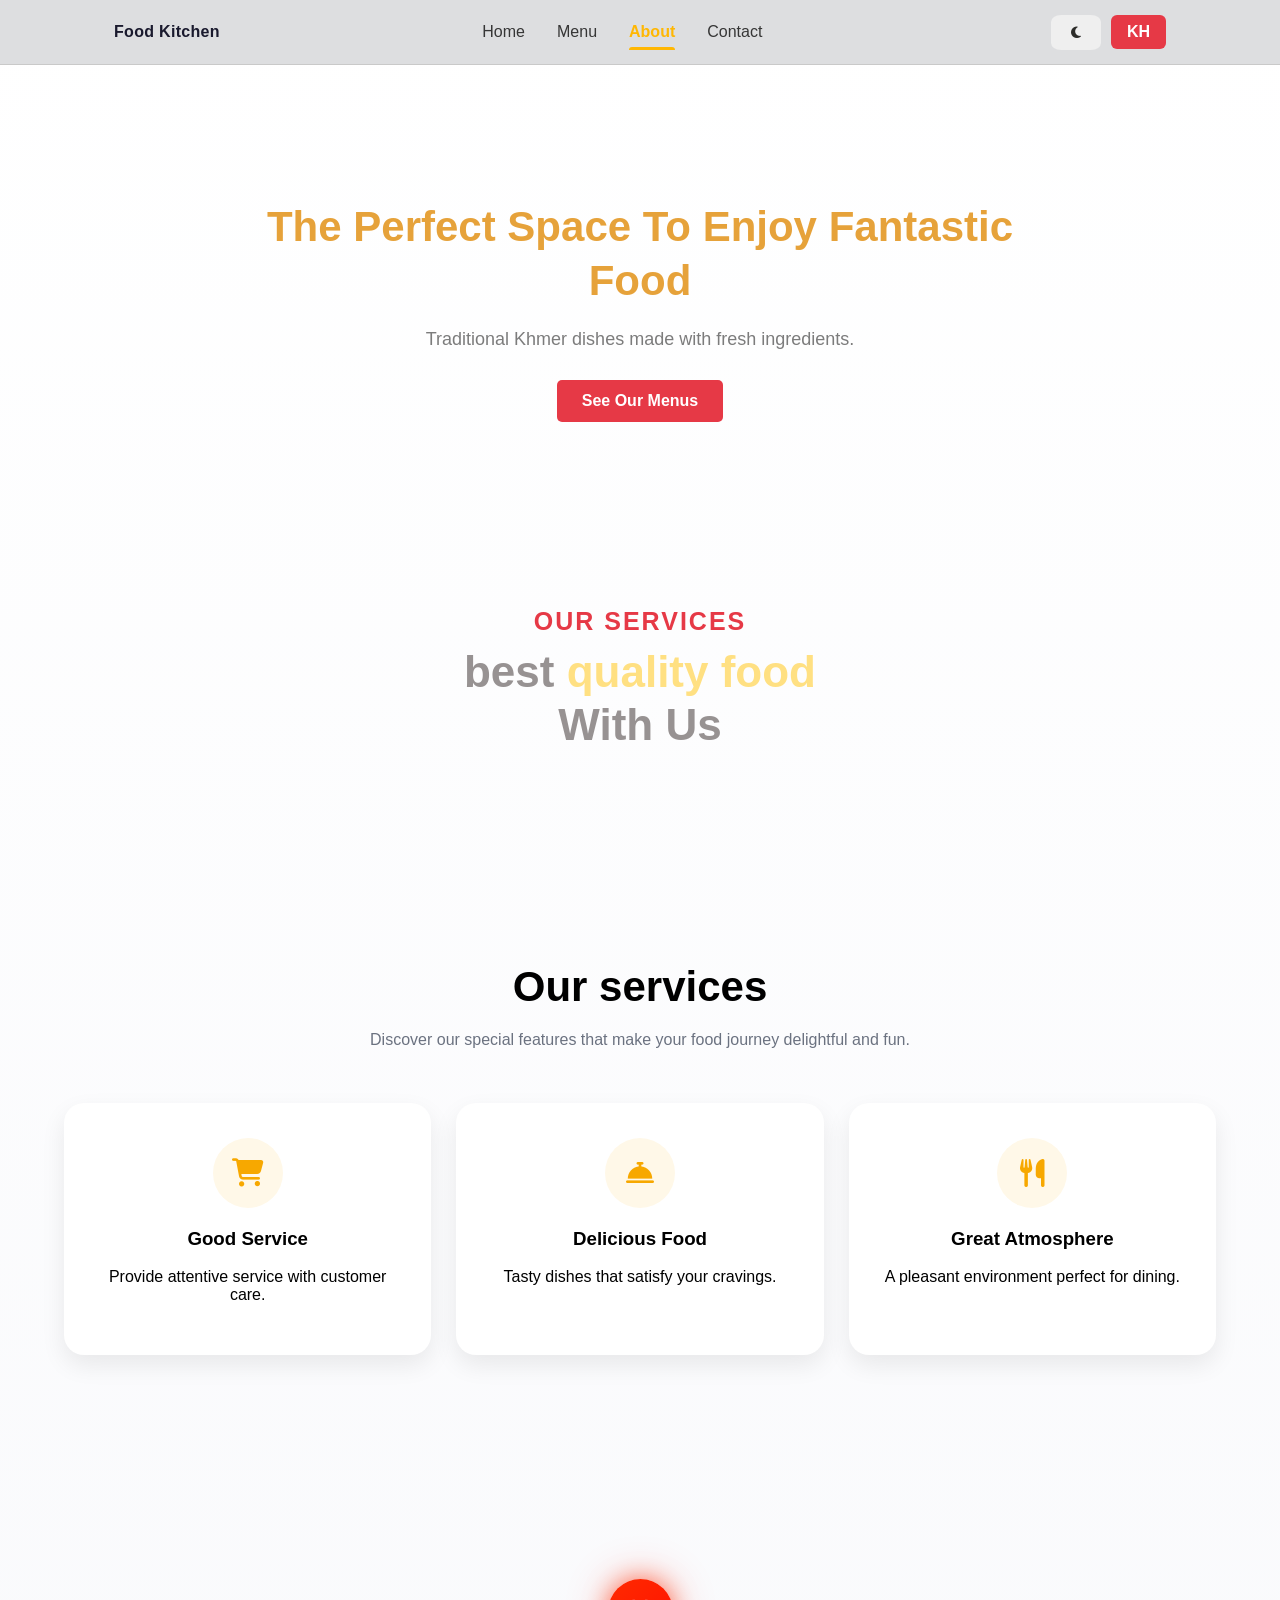
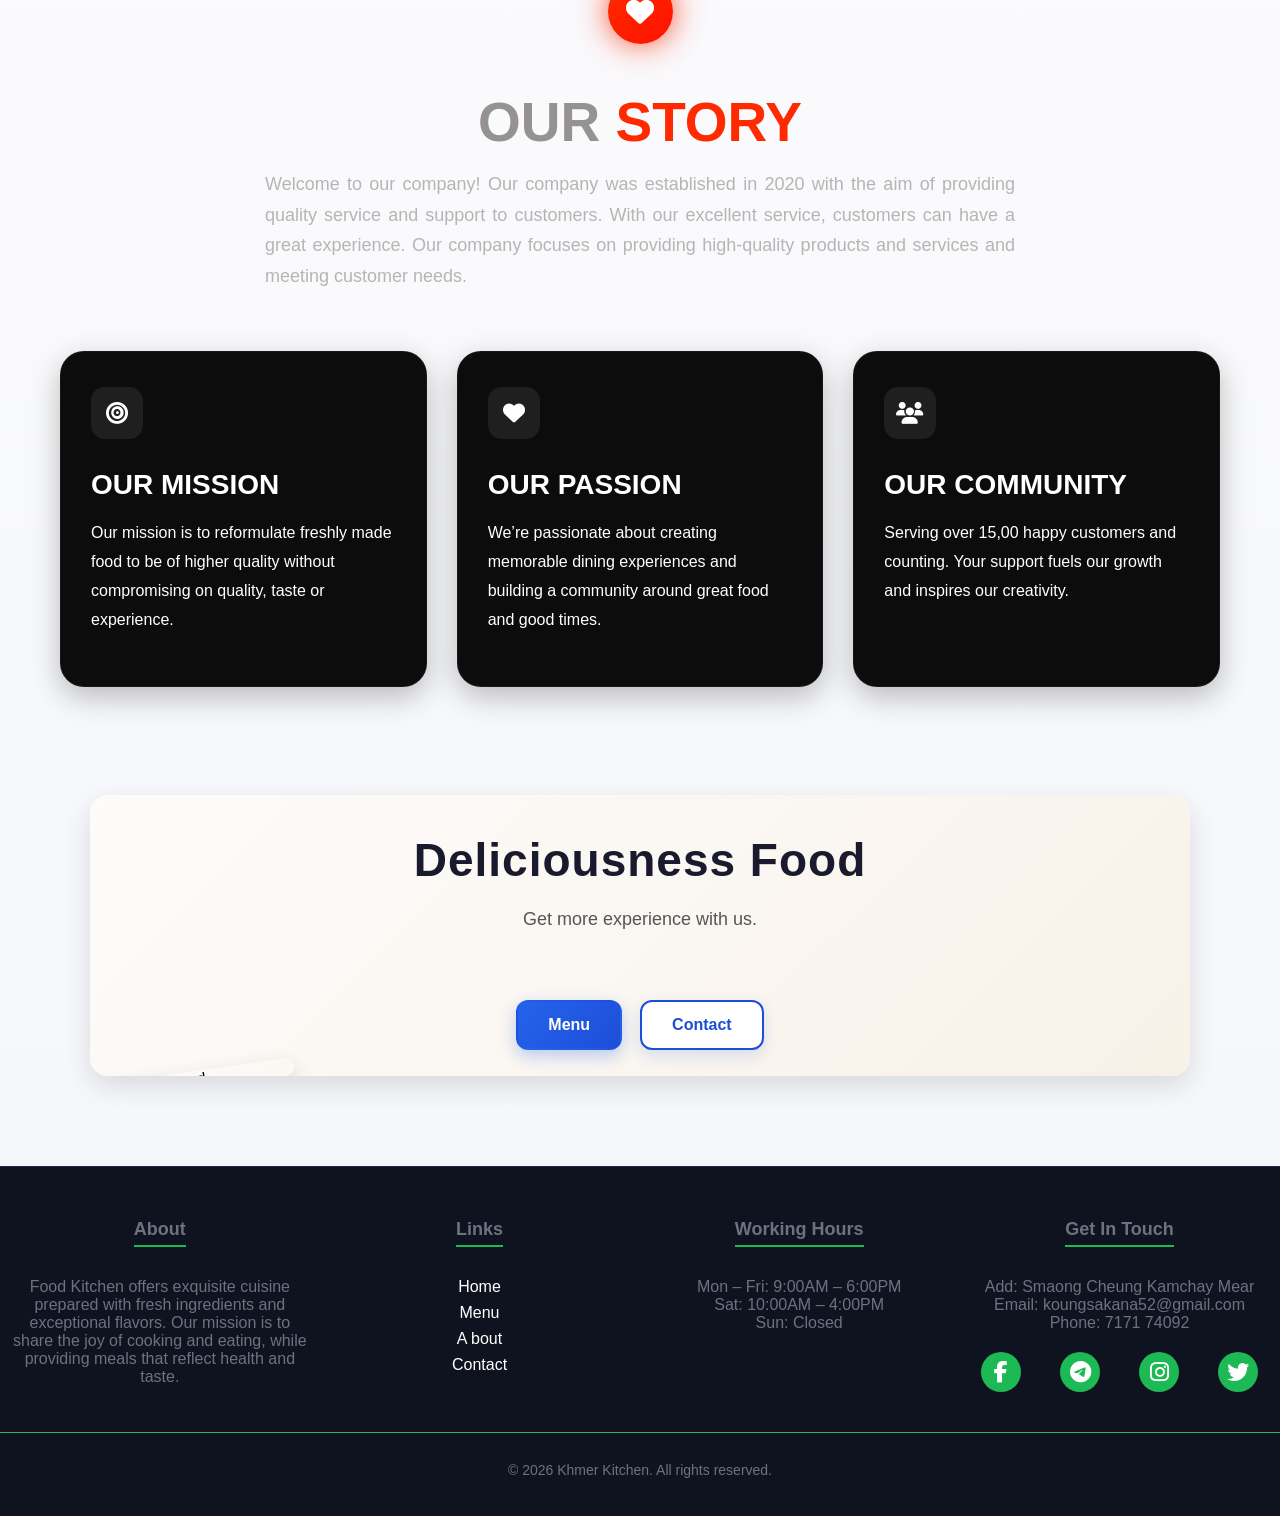
==== commit ddb19137: "update" ====
--- a/about.html
+++ b/about.html
@@ -25,7 +25,7 @@
   <!-- HEADER -->
   <header class="site-header">
     <div class="container nav">
-      <a href="#" class="logo" id="logo">Khmer Kitchen</a>
+      <a href="#" class="logo" >Food Kitchen</a>
       <nav class="nav-links" id="navLinks">
         <a href="index.html" id="navHome">Home</a>
         <a href="menu.html" id="navMenu">Menu</a>
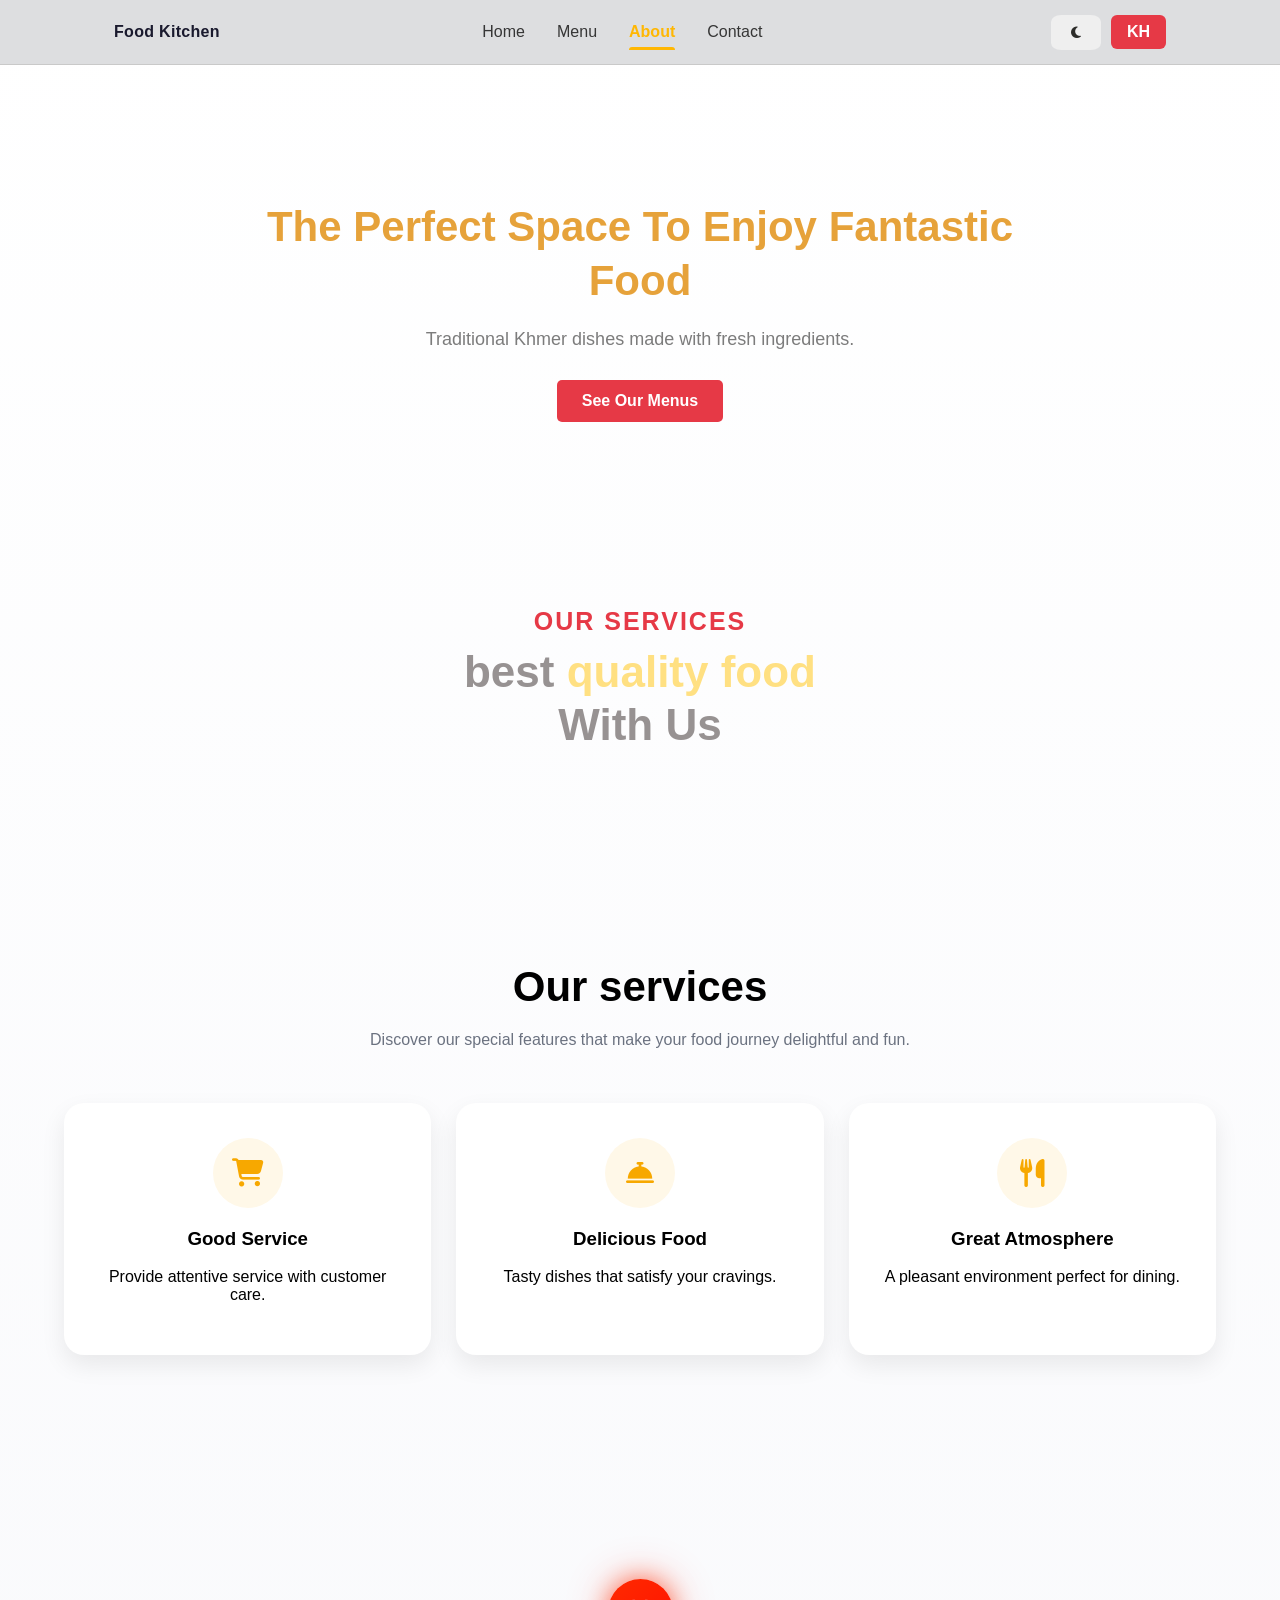
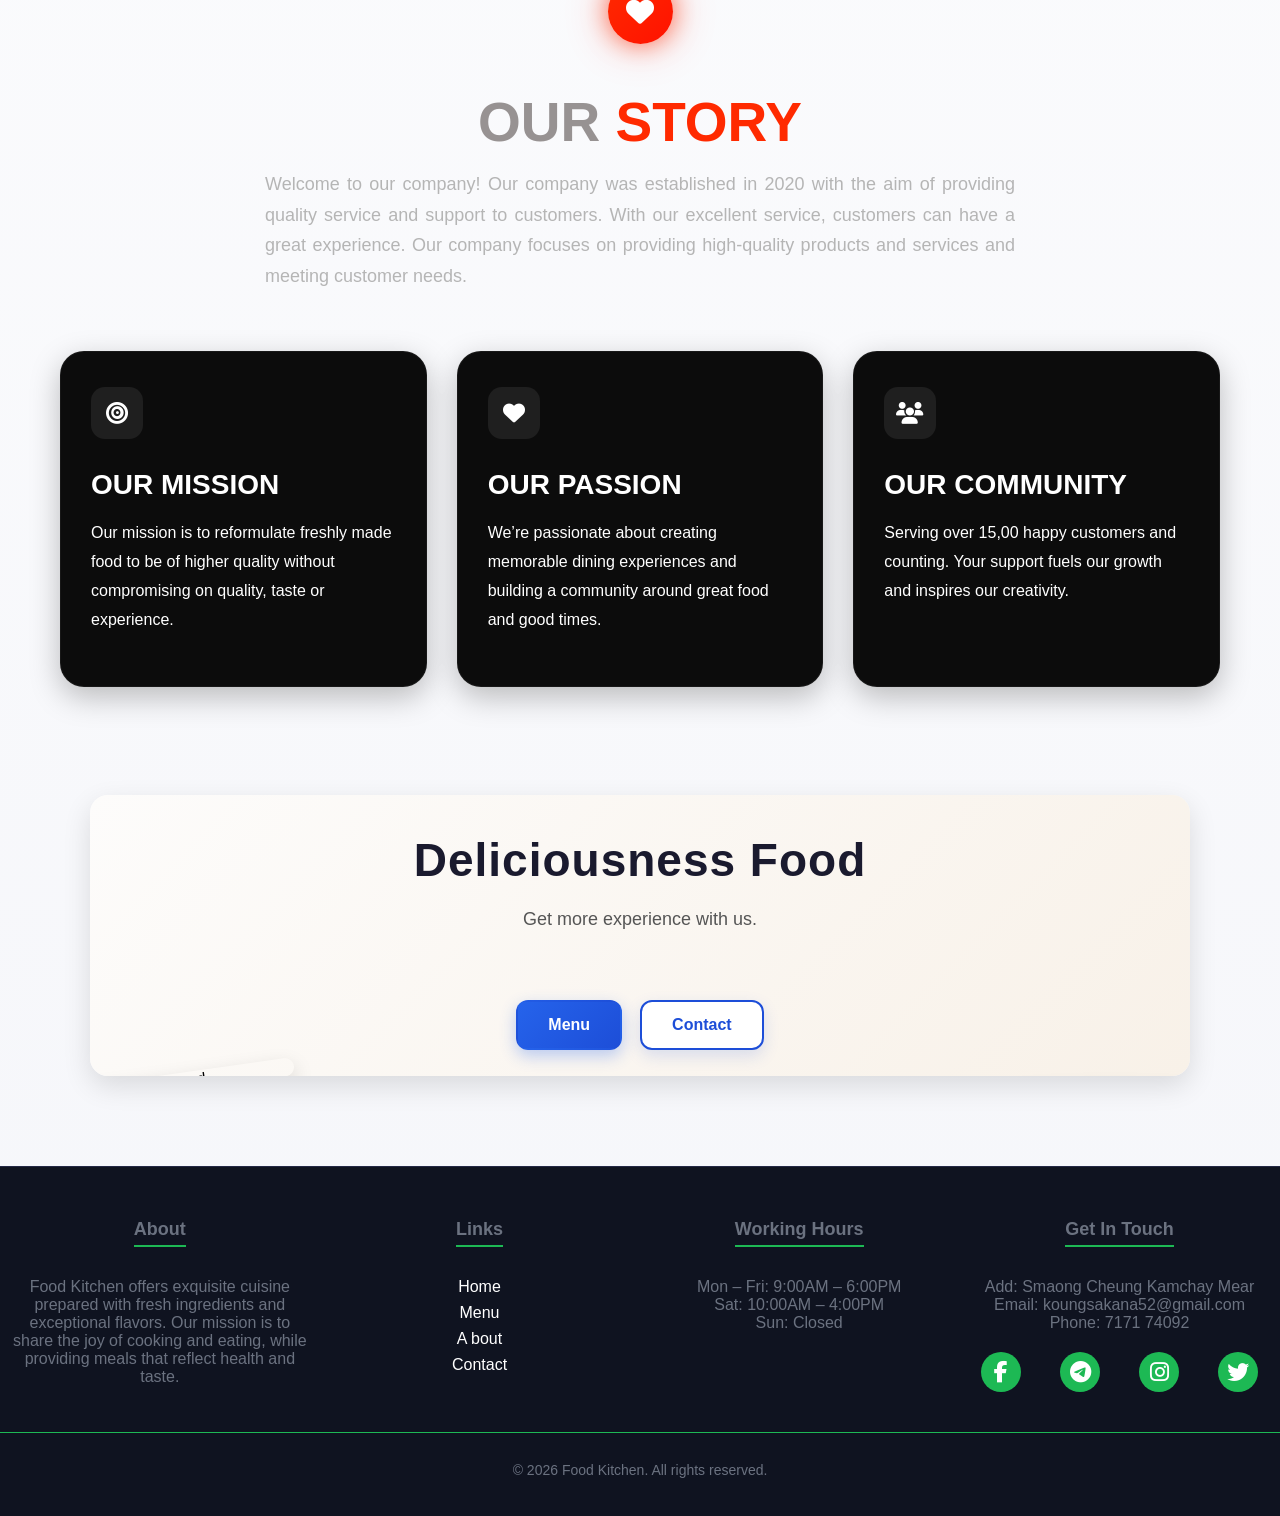
==== commit 2c9fa82a: "update" ====
--- a/about.html
+++ b/about.html
@@ -217,7 +217,7 @@
   </div>
 
   <div class="footer-bottom">
-    <p>&copy; <span id="year"></span> Khmer Kitchen. All rights reserved.</p>
+    <p>&copy; <span id="year"></span> Food Kitchen. All rights reserved.</p>
   </div>
 </footer>
 
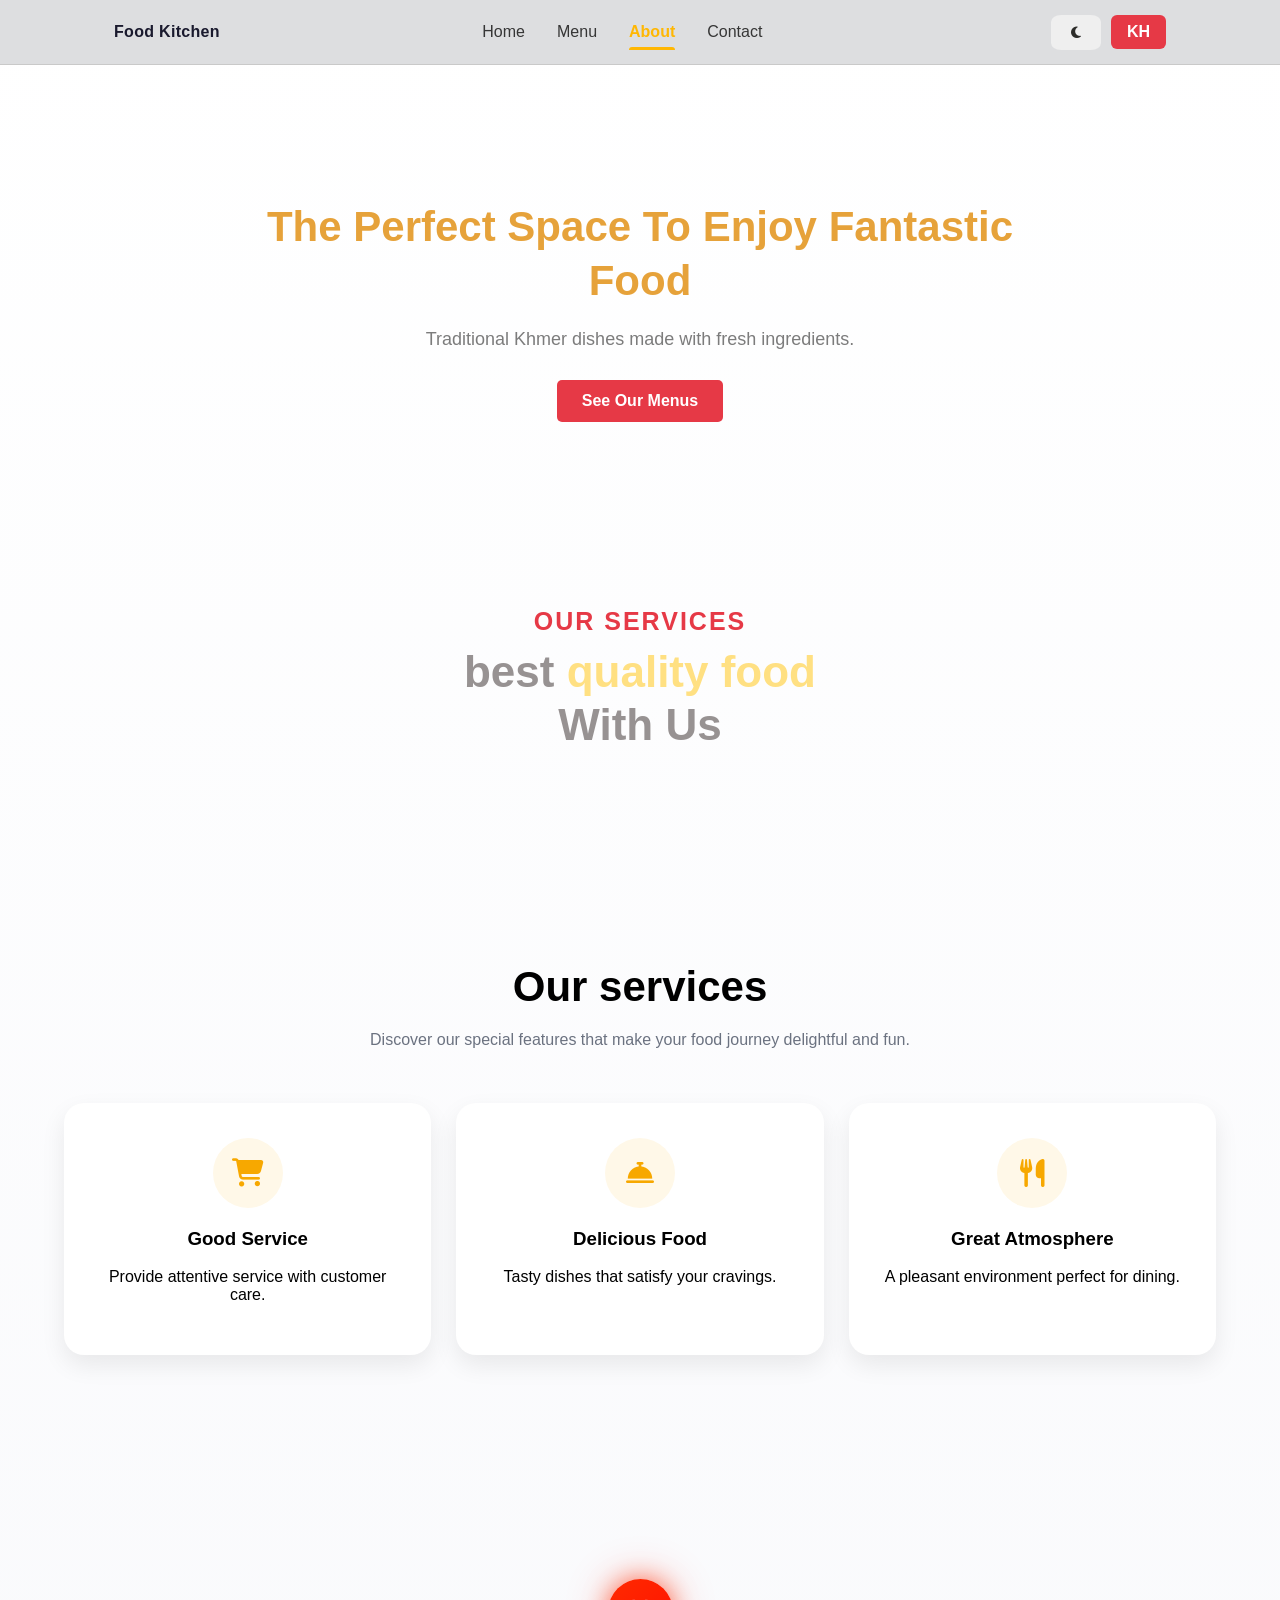
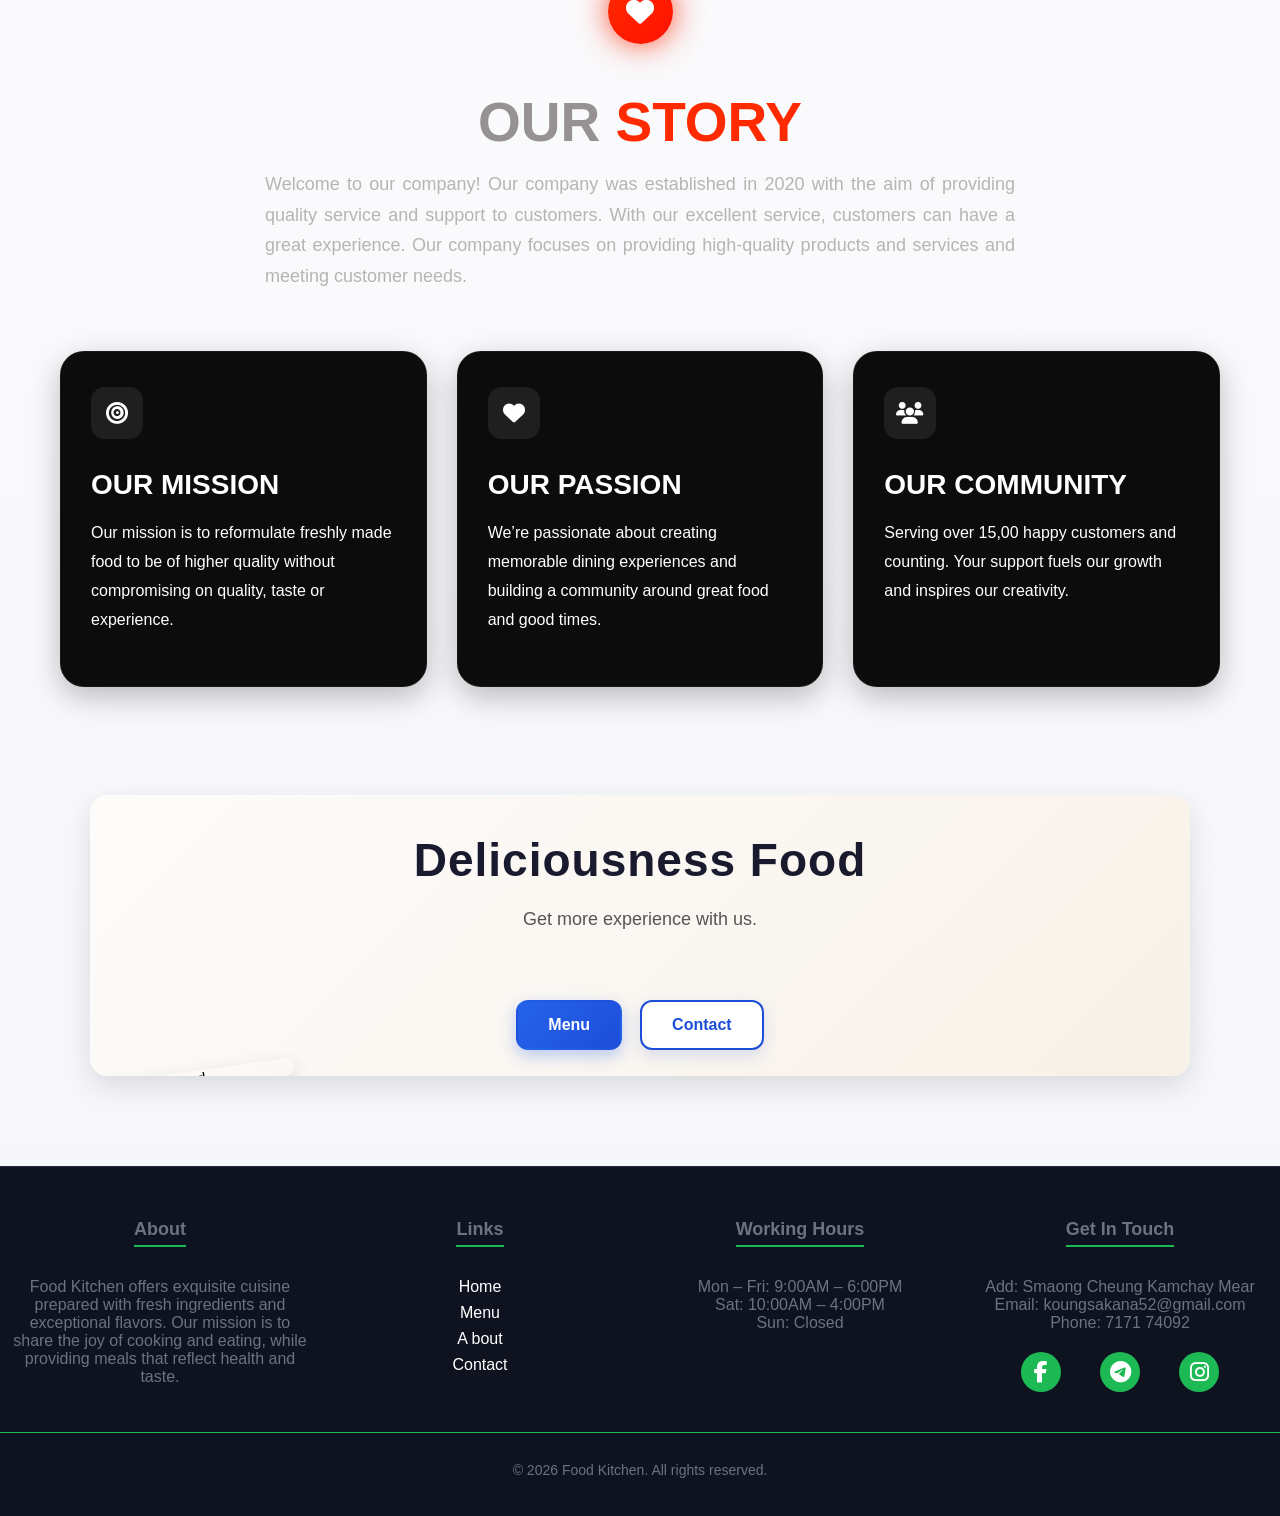
==== commit 12c4033f: "update" ====
--- a/about.html
+++ b/about.html
@@ -211,7 +211,6 @@
         <a href="#"><i class="fab fa-facebook-f"></i></a>
         <a href="#"><i class="fab fa-telegram-plane"></i></a>
         <a href="#"><i class="fab fa-instagram"></i></a>
-        <a href="#"><i class="fab fa-twitter"></i></a>
       </div>
     </div>
   </div>
